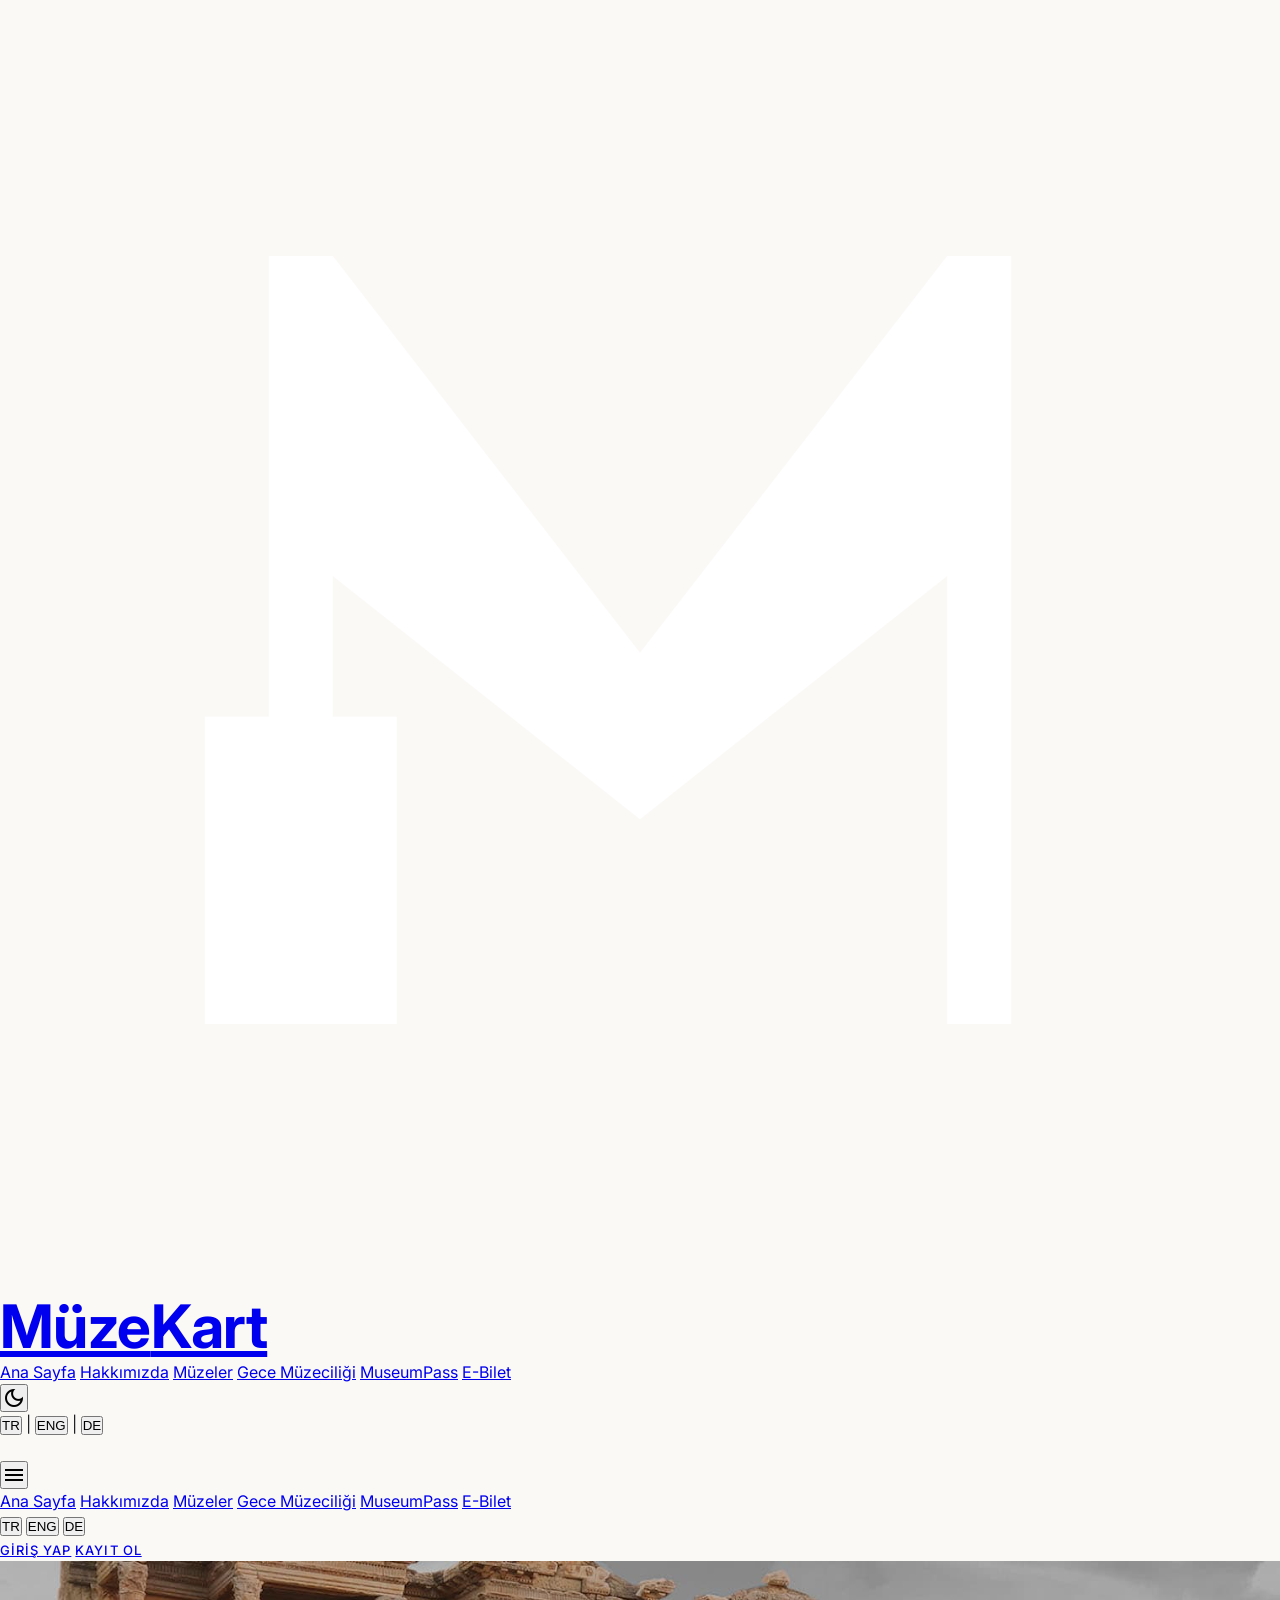
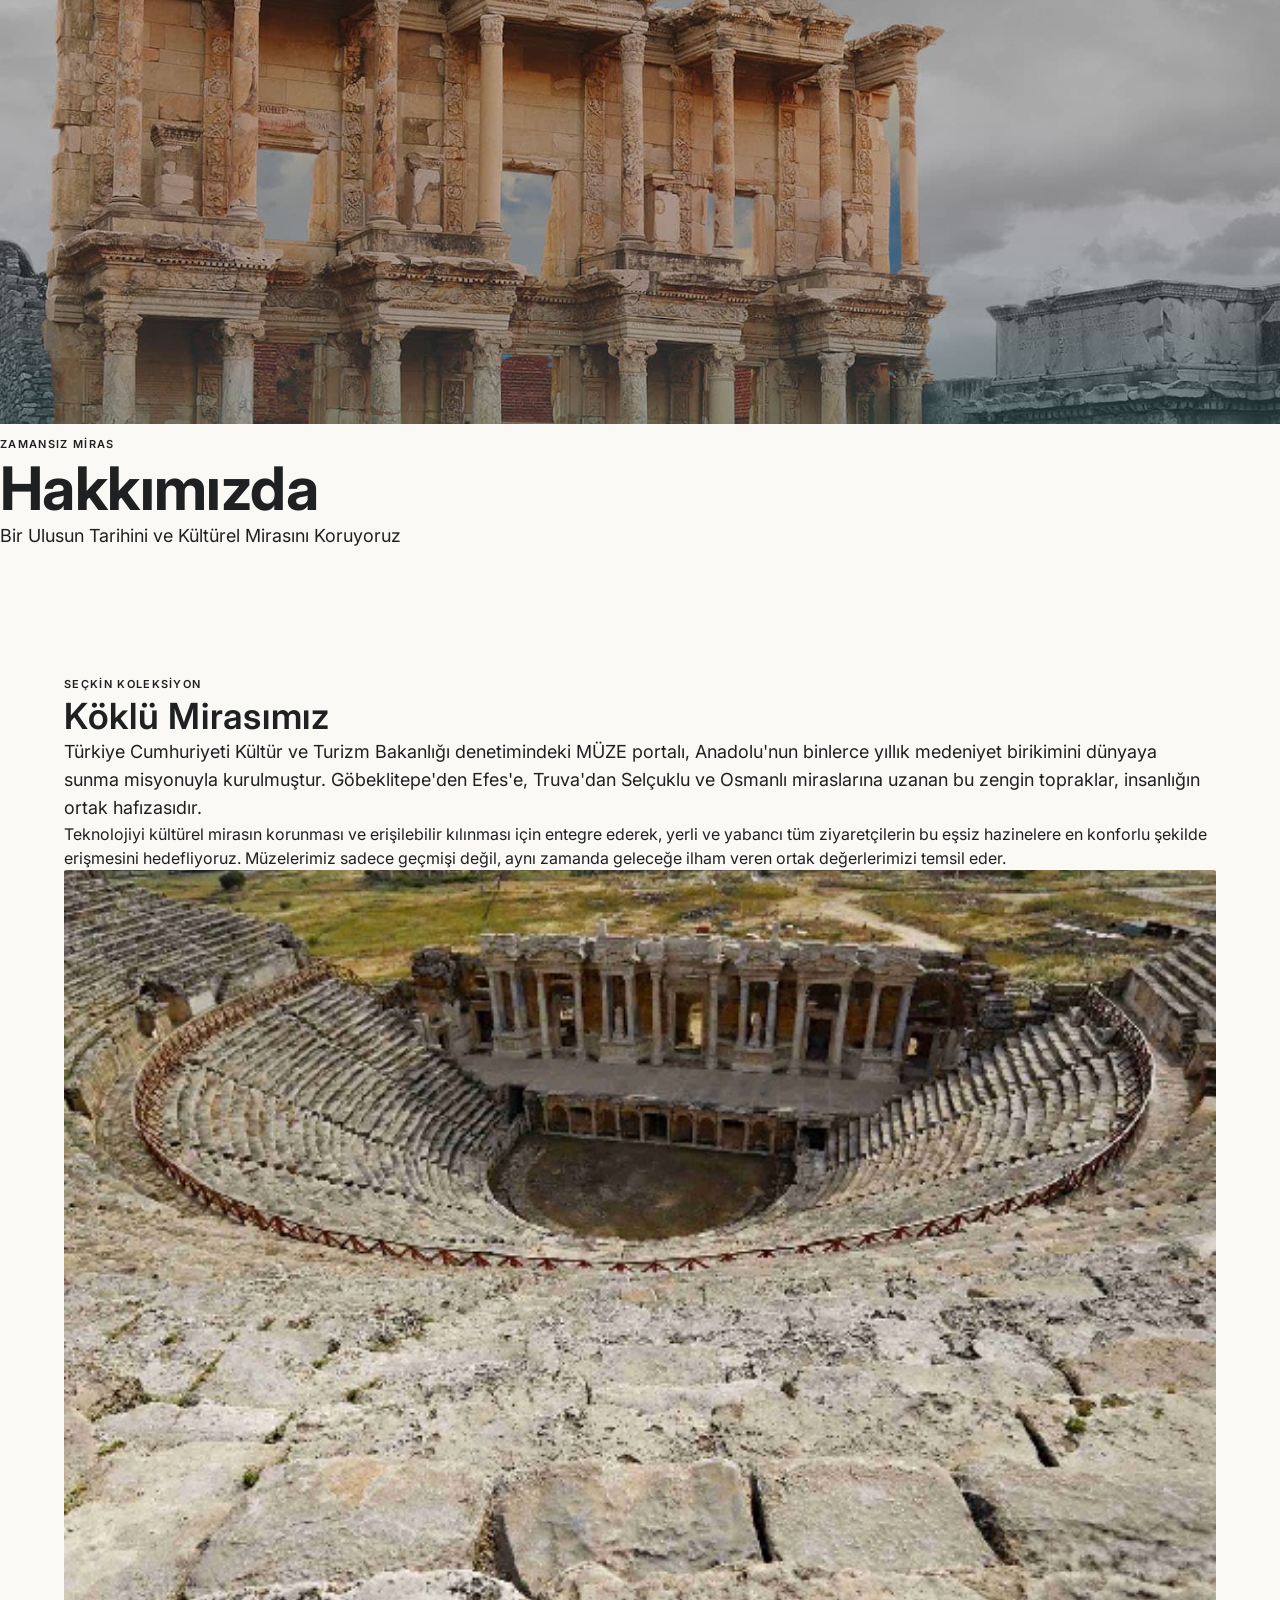
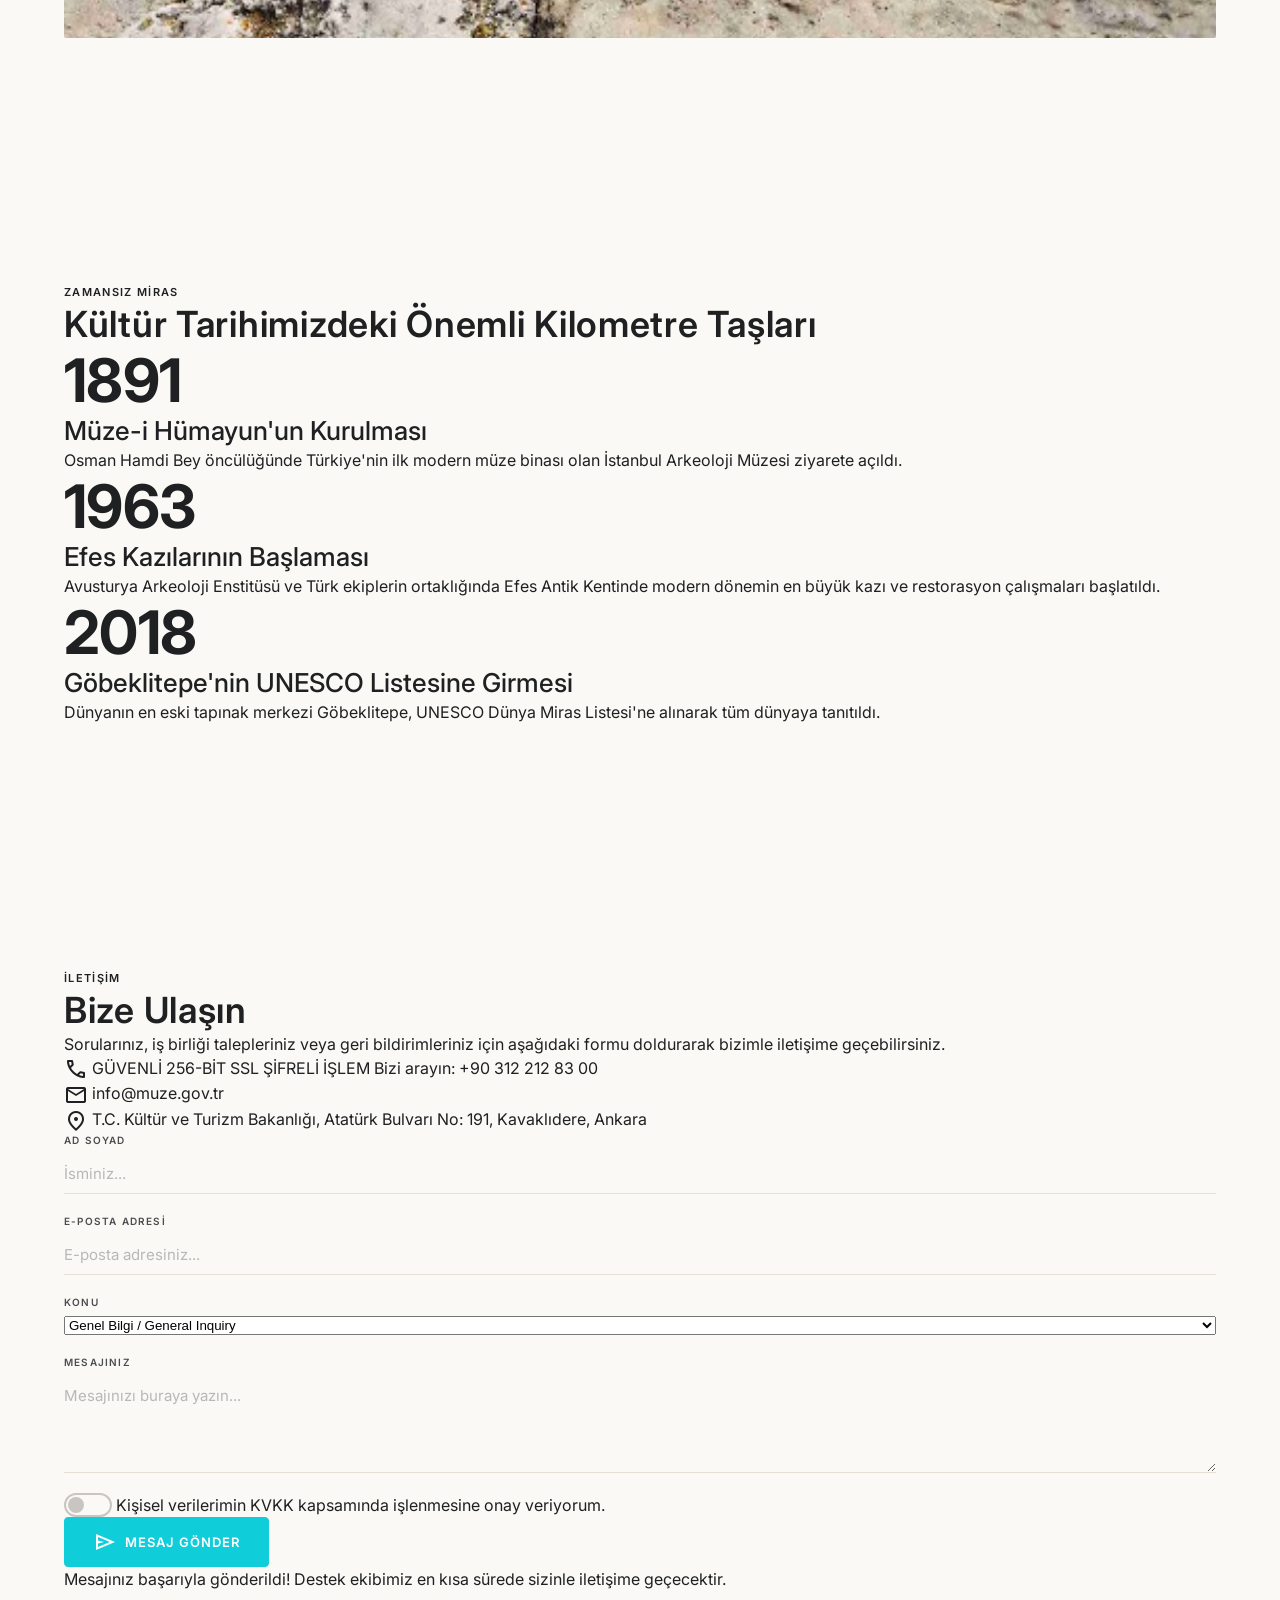
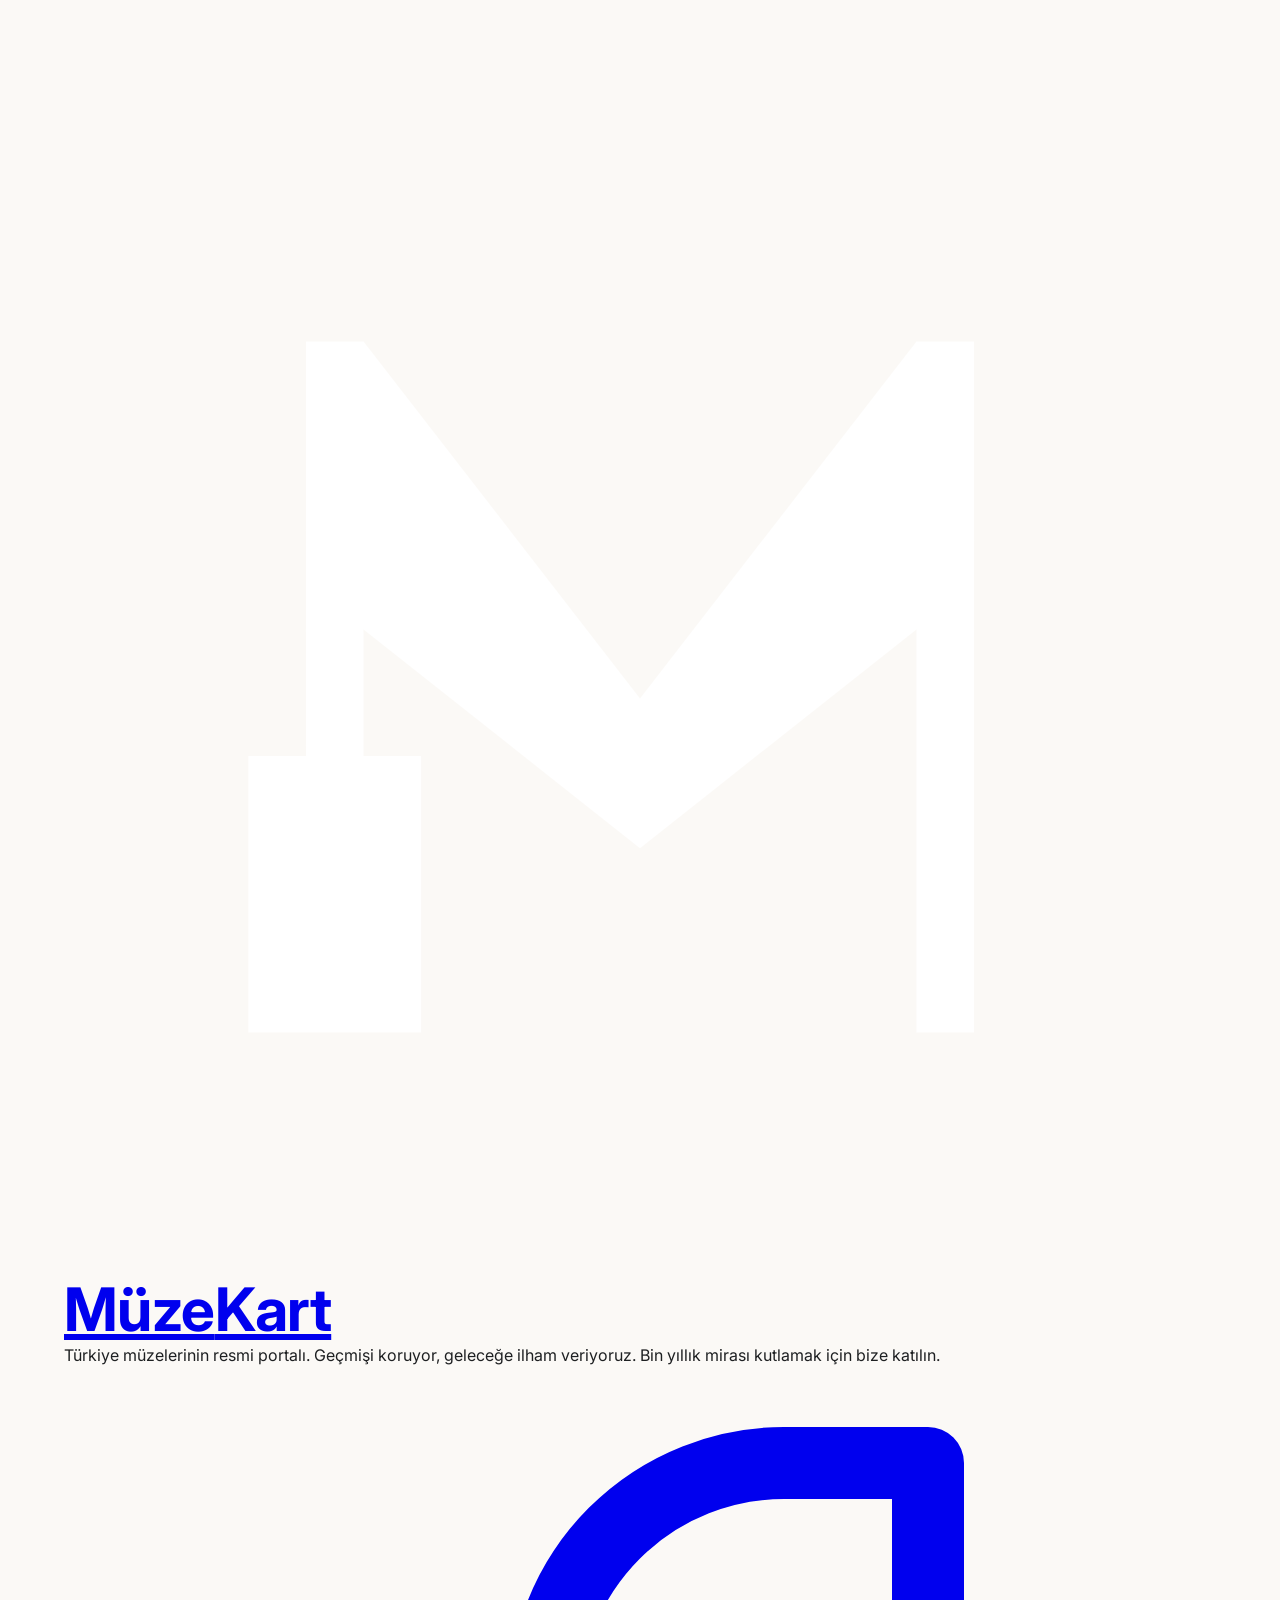
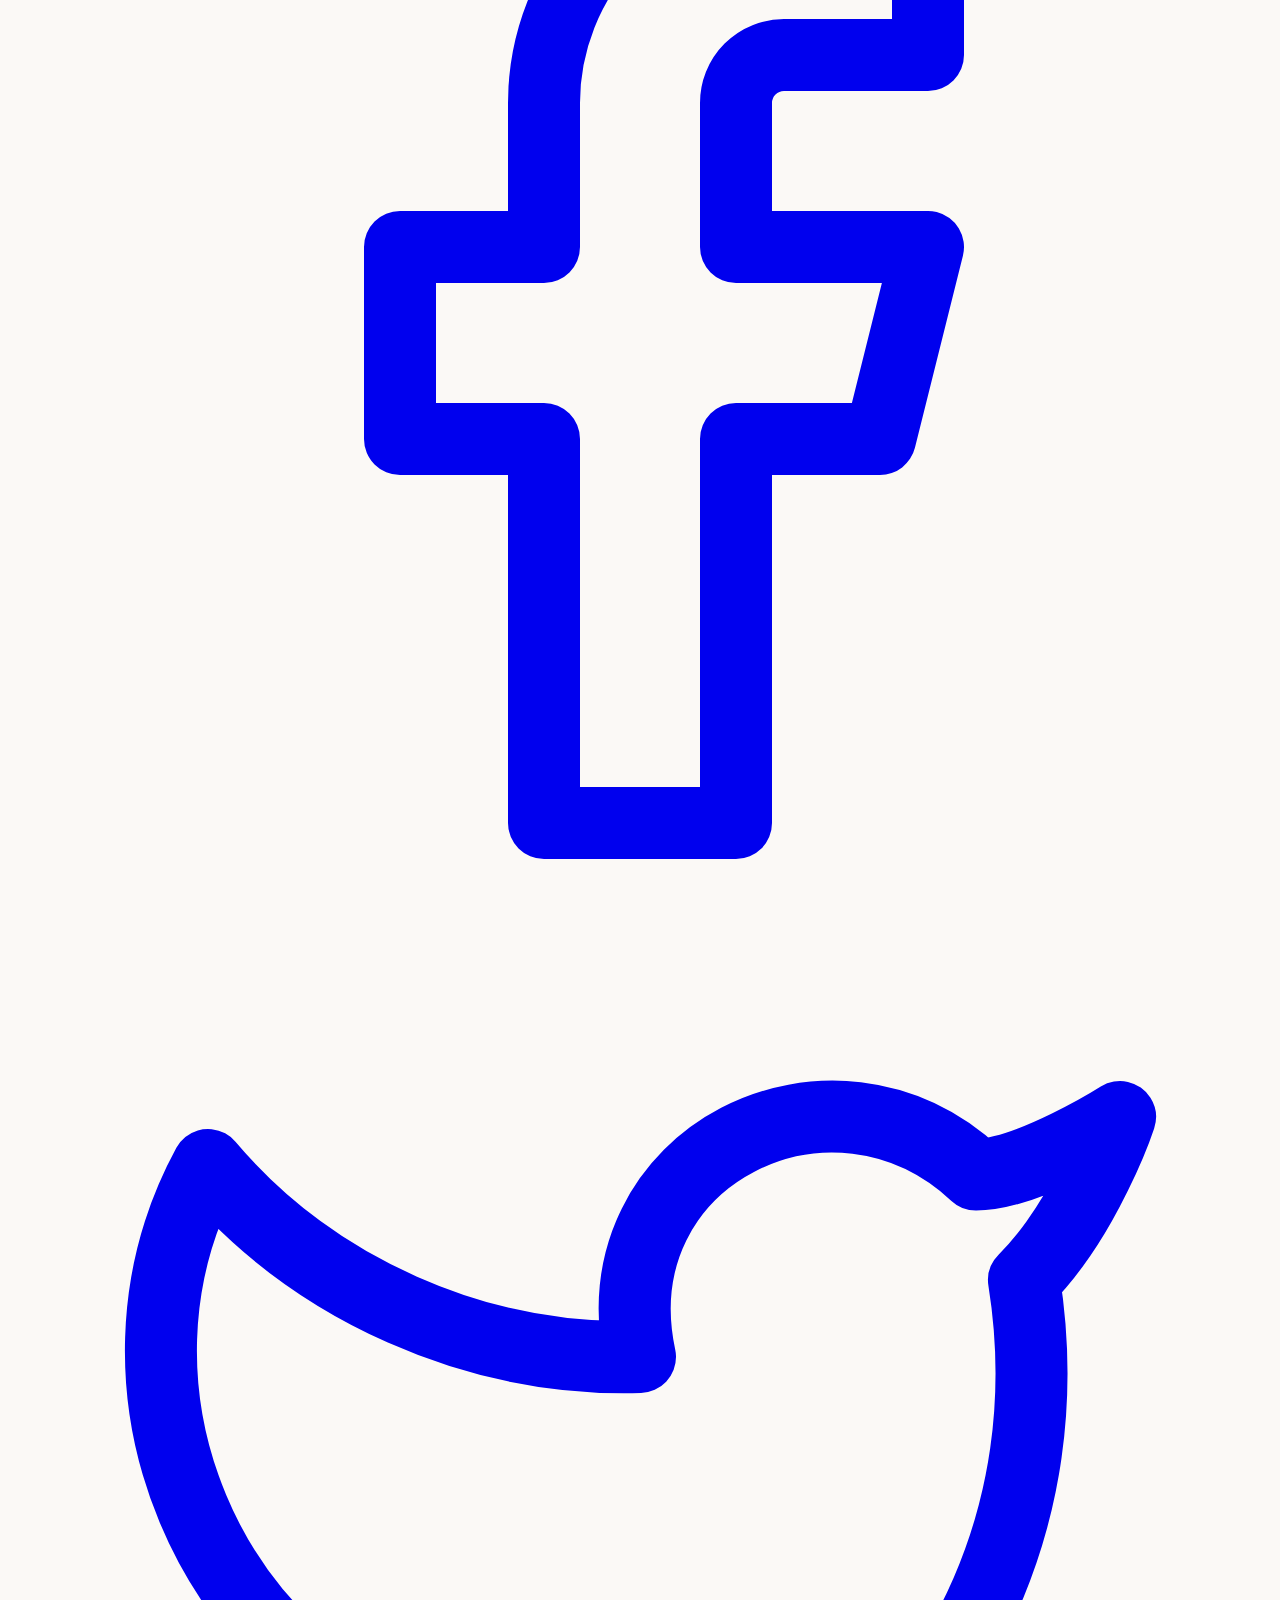
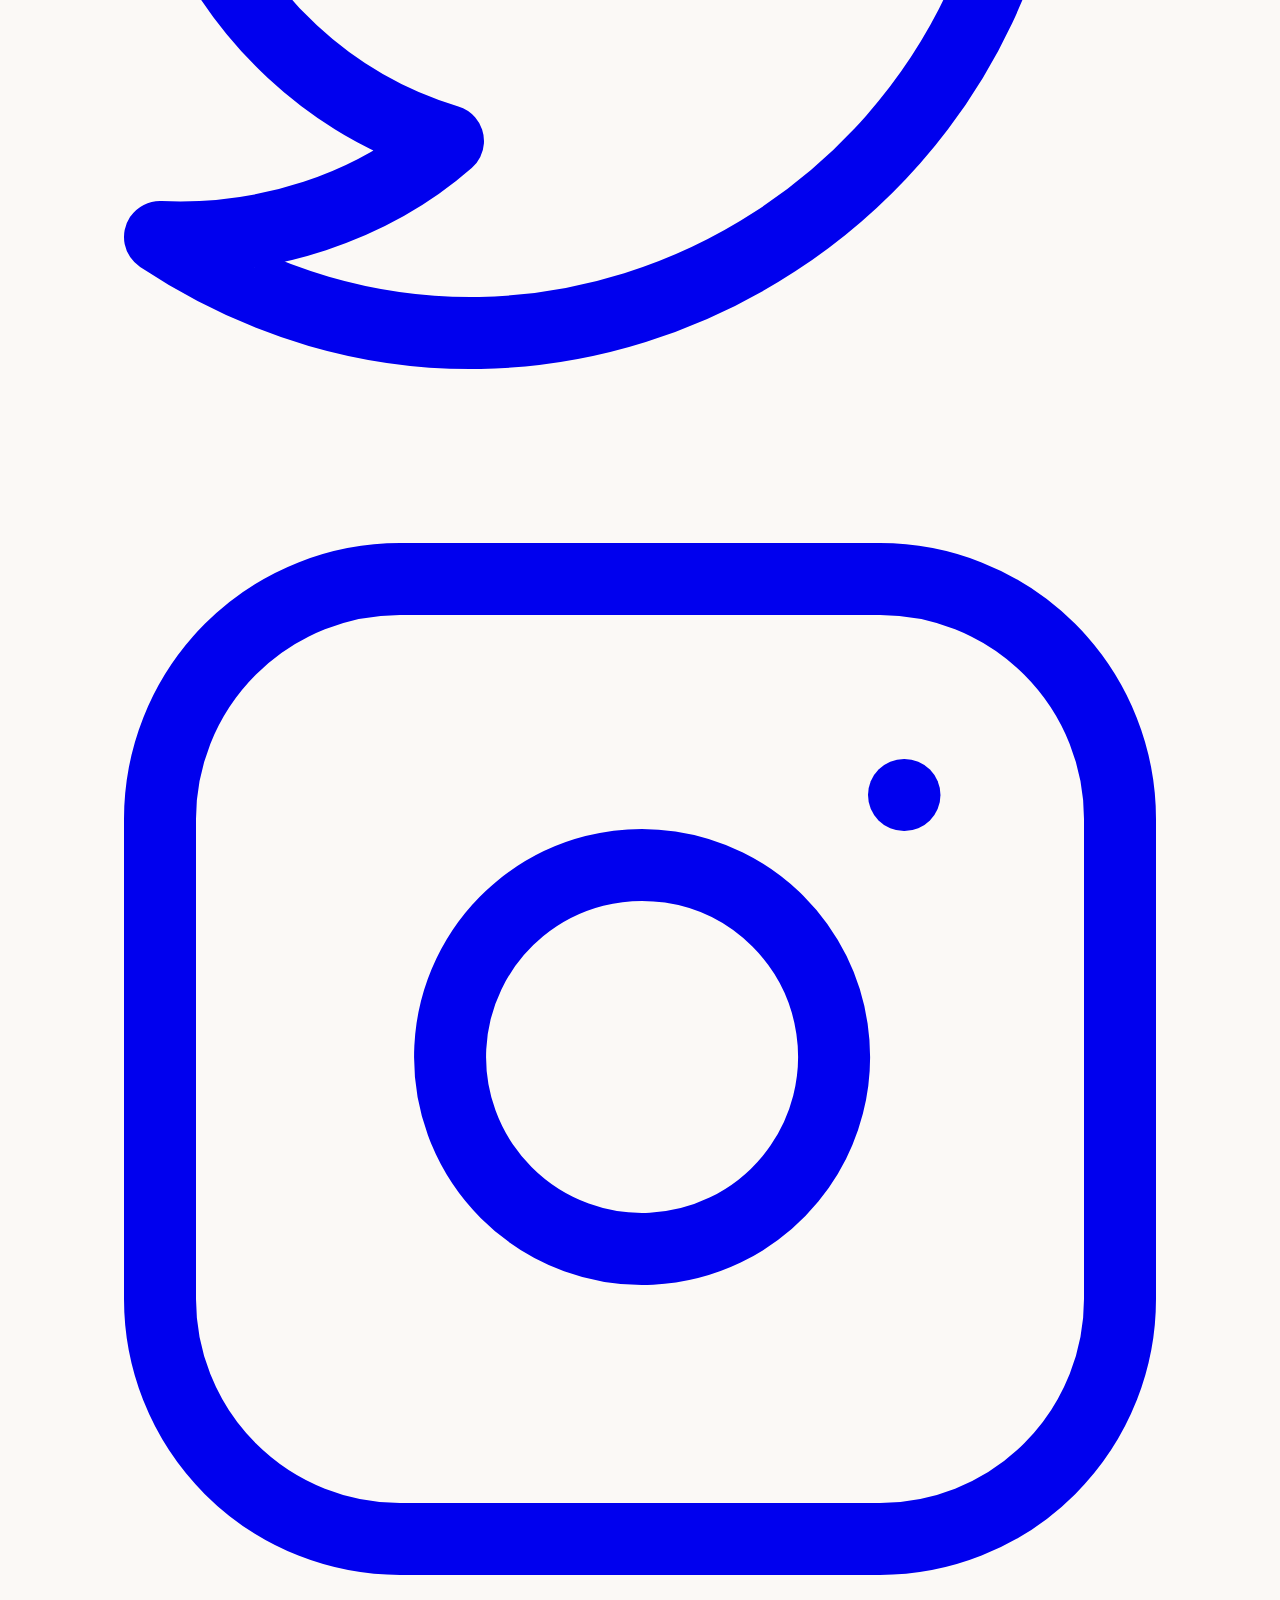
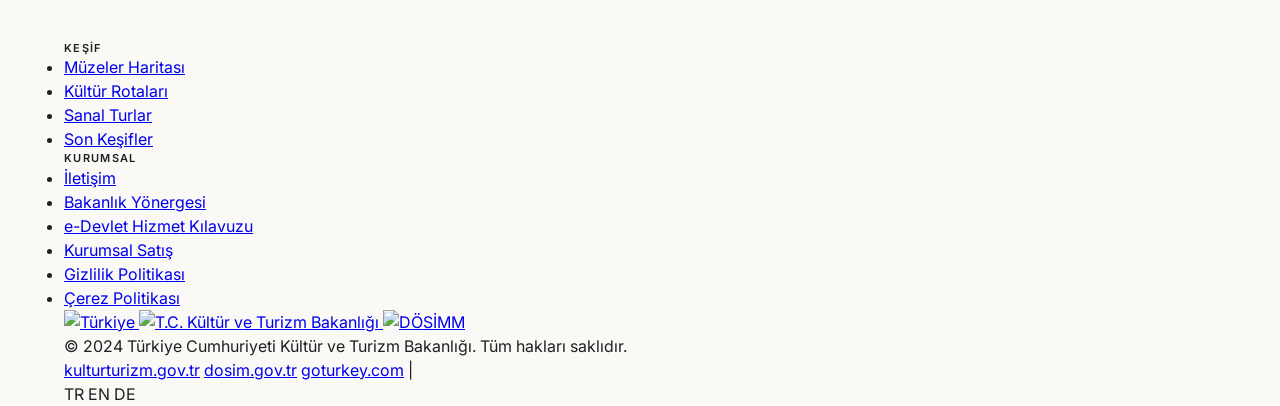
==== about.html @ 88e9988a "Add black logo as favicon to all pages" ====
<!DOCTYPE html>
<html class="scroll-smooth" lang="tr">
<head>
    <link rel="icon" type="image/png" href="assets/images/new_logo.png"/>
    <meta charset="utf-8"/>
    <meta content="width=device-width, initial-scale=1.0" name="viewport"/>
    <title>MUZE | Hakkımızda ve Köklü Tarihimiz</title>
    <script src="theme.js"></script>
    <script src="translations.js"></script>
    <script src="https://cdn.tailwindcss.com?plugins=forms,container-queries"></script>
    <link href="https://fonts.googleapis.com/css2?family=Cinzel:wght@400;500;600;700&family=Inter:wght@300;400;500;600;700&display=swap" rel="stylesheet"/>
    <link href="https://fonts.googleapis.com/css2?family=Material+Symbols+Outlined:wght,FILL@100..700,0..1&display=swap" rel="stylesheet"/>
    <link rel="stylesheet" href="index.css"/>
    <script id="tailwind-config">
      tailwind.config = {
        darkMode: "class",
        theme: {
          extend: {
            "colors": {
                "background": "var(--background-color)",
                "paper-white": "var(--paper-white)",
                "deep-charcoal": "var(--deep-charcoal)",
                "elegant-gold": "var(--elegant-gold)",
                "stone-gray": "var(--stone-gray)",
                "primary": "var(--primary-color)",
                "surface": "var(--background-color)"
            },
            "borderRadius": {
                "DEFAULT": "var(--radius-default)",
                "lg": "var(--radius-lg)",
                "xl": "var(--radius-xl)",
                "full": "9999px"
            },
            "spacing": {
                "margin-mobile": "24px",
                "section-gap": "var(--section-gap)",
                "container-max": "1280px",
                "base": "8px",
                "gutter": "32px",
                "margin-desktop": "var(--margin-desktop)",
                "desktop": "var(--margin-desktop)"
            },
            "fontFamily": {
                "headline-md": ["var(--font-headline)"],
                "headline-lg": ["var(--font-headline)"],
                "body-lg": ["var(--font-body)"],
                "label-caps": ["var(--font-body)"],
                "button": ["var(--font-body)"],
                "body-md": ["var(--font-body)"],
                "display-lg": ["var(--font-headline)"]
            }
          },
        },
      }
    </script>
    <style>
        .material-symbols-outlined {
            font-variation-settings: 'FILL' 0, 'wght' 400, 'GRAD' 0, 'opsz' 24;
            display: inline-block;
            vertical-align: middle;
        }
    </style>
</head>
<body class="bg-background text-on-background font-body-md selection:bg-elegant-gold selection:text-white transition-colors duration-300">

<!-- Header / Navigation -->
<header class="fixed top-0 w-full z-50 bg-paper-white dark:bg-deep-charcoal border-b border-stone-gray dark:border-on-surface-variant transition-all duration-300 h-20">
    <nav class="flex justify-between items-center h-full px-desktop max-w-container-max mx-auto gap-4">
        <div class="flex items-center gap-6 xl:gap-8 flex-shrink-0">
            <a class="font-display-lg text-xl md:text-2xl tracking-tighter flex items-center gap-2 whitespace-nowrap" href="index.html">
                <!-- SVG Logo: Black circle with white 'M' -->
                <svg class="w-8 h-8 flex-shrink-0" viewBox="0 0 100 100" fill="none" xmlns="http://www.w3.org/2000/svg">
                    <circle cx="50" cy="50" r="45" class="fill-black stroke-black dark:fill-none dark:stroke-white transition-all duration-300" stroke-width="6"/>
                    <path d="M16 80V56H21V20H26L50 51L74 20H79V80H74V45L50 64L26 45V56H31V80H16Z" fill="white"/>
                </svg>
                <span><span class="text-primary">Müze</span><span class="text-deep-charcoal dark:text-white">Kart</span></span>
            </a>
            <div class="hidden lg:flex gap-4 xl:gap-5 items-center">
                <a class="text-on-surface-variant dark:text-surface-variant hover:text-elegant-gold transition-colors font-body-md text-sm whitespace-nowrap" href="index.html" data-i18n="nav_home">Home</a>
                <a class="text-on-surface hover:text-elegant-gold transition-colors font-body-md text-sm font-semibold whitespace-nowrap" href="about.html" data-i18n="nav_about">About</a>
                <a class="text-on-surface-variant dark:text-surface-variant hover:text-elegant-gold transition-colors font-body-md text-sm whitespace-nowrap" href="museums.html" data-i18n="nav_museums">Museums</a>
                <a class="text-on-surface-variant dark:text-surface-variant hover:text-elegant-gold transition-colors font-body-md text-sm whitespace-nowrap" href="night-museum.html" data-i18n="nav_night">Night Museum</a>
                <a class="bg-primary text-white hover:bg-elegant-gold transition-colors font-body-md text-xs font-semibold px-3.5 py-1.5 rounded-full whitespace-nowrap ml-1" href="museumpass.html" data-i18n="nav_pass">MuseumPass</a>
                <a class="text-on-surface-variant dark:text-surface-variant hover:text-elegant-gold transition-colors font-body-md text-sm whitespace-nowrap" href="e-ticket.html" data-i18n="nav_ticket">E-Ticket</a>
            </div>
        </div>
        <div class="flex items-center gap-4 xl:gap-6 flex-shrink-0">
            <!-- Theme Toggle Button -->
            <button onclick="V2Theme.toggleMode()" class="text-on-surface-variant dark:text-surface-variant hover:text-elegant-gold p-2 transition-colors flex items-center justify-center" aria-label="Toggle Theme">
                <span class="material-symbols-outlined theme-toggle-icon text-xl">dark_mode</span>
            </button>

            <!-- Language Switcher -->
            <div class="flex items-center gap-2 border-r border-stone-gray dark:border-on-surface-variant pr-4">
                <button onclick="setLanguage('tr')" class="lang-btn text-xs font-semibold transition-colors hover:text-elegant-gold" data-lang="tr">TR</button>
                <span class="text-stone-gray/30 text-xs">|</span>
                <button onclick="setLanguage('en')" class="lang-btn text-xs font-semibold transition-colors hover:text-elegant-gold" data-lang="en">ENG</button>
                <span class="text-stone-gray/30 text-xs">|</span>
                <button onclick="setLanguage('de')" class="lang-btn text-xs font-semibold transition-colors hover:text-elegant-gold" data-lang="de">DE</button>
            </div>
            
            <div class="hidden lg:flex items-center gap-1.5 font-semibold ml-4 xl:ml-6">
                <div class="tooltip-container">
                    <a href="login.html" class="text-elegant-gold hover:text-primary transition-colors p-2 flex items-center justify-center rounded-full hover:bg-stone-gray/10 dark:hover:bg-white/10" aria-label="Login">
                        <!-- Simple Outline Key Icon -->
                        <svg class="w-6 h-6 flex-shrink-0" viewBox="0 0 24 24" fill="none" stroke="currentColor" stroke-width="1.5" stroke-linecap="round" stroke-linejoin="round">
                            <circle cx="12" cy="7" r="4" />
                            <line x1="12" y1="11" x2="12" y2="20" />
                            <path d="M12 15h3" />
                            <path d="M12 18h3" />
                        </svg>
                    </a>
                    <span class="tooltip-text" data-i18n="btn_login">Giriş Yap</span>
                </div>
                <div class="tooltip-container">
                    <a href="register.html" class="text-elegant-gold hover:text-primary transition-colors p-2 flex items-center justify-center rounded-full hover:bg-stone-gray/10 dark:hover:bg-white/10" aria-label="Register">
                        <!-- Simple Outline User + Plus Icon -->
                        <svg class="w-6 h-6 flex-shrink-0" viewBox="0 0 24 24" fill="none" stroke="currentColor" stroke-width="1.5" stroke-linecap="round" stroke-linejoin="round">
                            <circle cx="10" cy="8" r="4" />
                            <path d="M3 20c0-3.5 3-6 7-6s7 2.5 7 6" />
                            <line x1="19" y1="11" x2="19" y2="17" />
                            <line x1="16" y1="14" x2="22" y2="14" />
                        </svg>
                    </a>
                    <span class="tooltip-text" data-i18n="btn_register">Kayıt Ol</span>
                </div>
            </div>

            <!-- Hamburger Menu Button -->
            <button id="mobile-menu-btn" class="lg:hidden text-on-surface-variant dark:text-surface-variant hover:text-elegant-gold focus:outline-none transition-colors p-2">
                <span class="material-symbols-outlined text-[28px] !leading-none block">menu</span>
            </button>
        </div>
    </nav>

    <!-- Mobile Navigation Drawer -->
    <div id="mobile-menu" class="fixed inset-x-0 top-20 bg-paper-white dark:bg-deep-charcoal border-b border-stone-gray dark:border-on-surface-variant shadow-lg transform -translate-y-full opacity-0 pointer-events-none transition-all duration-300 z-40 flex flex-col p-6 gap-4">
        <a class="font-body-md text-body-md text-on-surface-variant py-2 border-b border-stone-gray/10" href="index.html" data-i18n="nav_home">Home</a>
        <a class="font-body-md text-body-md text-on-surface-variant py-2 border-b border-stone-gray/10" href="about.html" data-i18n="nav_about">About</a>
        <a class="font-body-md text-body-md text-on-surface-variant py-2 border-b border-stone-gray/10" href="museums.html" data-i18n="nav_museums">Museums</a>
        <a class="font-body-md text-body-md text-on-surface-variant py-2 border-b border-stone-gray/10" href="night-museum.html" data-i18n="nav_night">Night Museum</a>
        <a class="font-body-md text-body-md text-on-surface-variant py-2 border-b border-stone-gray/10" href="museumpass.html" data-i18n="nav_pass">MuseumPass</a>
        <a class="font-body-md text-body-md text-on-surface-variant py-2 border-b border-stone-gray/10" href="e-ticket.html" data-i18n="nav_ticket">E-Ticket</a>
        
        <!-- Mobile Language Switcher -->
        <div class="flex gap-4 py-2 border-b border-stone-gray/10">
            <button onclick="setLanguage('tr')" class="lang-btn text-sm font-semibold flex-1 text-center py-1 border border-stone-gray/30" data-lang="tr">TR</button>
            <button onclick="setLanguage('en')" class="lang-btn text-sm font-semibold flex-1 text-center py-1 border border-stone-gray/30" data-lang="en">ENG</button>
            <button onclick="setLanguage('de')" class="lang-btn text-sm font-semibold flex-1 text-center py-1 border border-stone-gray/30" data-lang="de">DE</button>
        </div>
        
        <div class="flex gap-4 mt-2">
            <a href="login.html" class="flex-1 text-center py-2.5 border border-stone-gray font-button text-button text-on-surface" data-i18n="btn_login">Login</a>
            <a href="register.html" class="flex-1 text-center bg-deep-charcoal text-white py-2.5 font-button text-button hover:bg-elegant-gold transition-all text-center" data-i18n="btn_register">Register</a>
        </div>
    </div>
</header>

<main class="pt-20">
    <!-- About Page Hero Banner -->
    <section class="relative h-[45vh] w-full overflow-hidden bg-deep-charcoal flex items-center justify-center">
        <img src="assets/images/cover_about_us.jpg" alt="About Us Cover" class="absolute inset-0 w-full h-full object-cover opacity-60">
        <div class="absolute inset-0 bg-gradient-to-t from-background via-background/40 to-transparent z-10"></div>
        <div class="relative z-20 text-center px-4 max-w-4xl mx-auto space-y-4">
            <span class="font-label-caps text-elegant-gold tracking-widest text-sm" data-i18n="hero_tagline">ZAMANSIZ MİRAS</span>
            <h1 class="font-display-lg text-4xl md:text-5xl text-white font-bold uppercase tracking-wider" data-i18n="about_title">Hakkımızda</h1>
            <p class="font-body-lg text-stone-gray text-base md:text-lg max-w-2xl mx-auto" data-i18n="about_subtitle">Bir Ulusun Tarihini ve Kültürel Mirasını Koruyoruz</p>
        </div>
    </section>

    <!-- Asymmetric Content Section -->
    <section class="section container">
        <div class="grid grid-cols-1 lg:grid-cols-12 gap-16 items-center">
            
            <!-- Left Side: Deep Rooted Legacy Details (7 Cols) -->
            <div class="lg:col-span-7 space-y-6">
                <span class="font-label-caps text-elegant-gold tracking-widest block" data-i18n="featured_tag">SEÇKİN KOLEKSİYON</span>
                <h2 class="font-headline-lg text-3xl md:text-4xl text-deep-charcoal dark:text-white font-bold" data-i18n="about_legacy_title">Köklü Mirasımız</h2>
                <div class="w-16 h-[2px] bg-elegant-gold my-4"></div>
                <p class="font-body-lg text-on-surface-variant dark:text-surface-variant leading-relaxed text-justify" data-i18n="about_legacy_text1">
                    Türkiye Cumhuriyeti Kültür ve Turizm Bakanlığı denetimindeki MÜZE portalı, Anadolu'nun binlerce yıllık medeniyet birikimini dünyaya sunma misyonuyla kurulmuştur. Göbeklitepe'den Efes'e, Truva'dan Selçuklu ve Osmanlı miraslarına uzanan bu zengin topraklar, insanlığın ortak hafızasıdır.
                </p>
                <p class="font-body-md text-on-surface-variant/80 dark:text-surface-variant/80 leading-relaxed text-justify" data-i18n="about_legacy_text2">
                    Teknolojiyi kültürel mirasın korunması ve erişilebilir kılınması için entegre ederek, yerli ve yabancı tüm ziyaretçilerin bu eşsiz hazinelere en konforlu şekilde erişmesini hedefliyoruz. Müzelerimiz sadece geçmişi değil, aynı zamanda geleceğe ilham veren ortak değerlerimizi temsil eder.
                </p>
            </div>

            <!-- Right Side: Editorial Image Block (5 Cols) -->
            <div class="lg:col-span-5 relative">
                <!-- Large Image Border Accent -->
                <div class="absolute -inset-4 border border-elegant-gold/20 rounded z-0"></div>
                <!-- Image Wrapper -->
                <div class="relative z-10 card-editorial-image aspect-[4/5] rounded shadow-lg overflow-hidden border border-stone-gray dark:border-on-surface-variant">
                    <img src="assets/images/museum_statue_bust.png" alt="Museum Sculpture Bust" class="w-full h-full object-cover hover:scale-105 transition-transform duration-700">
                </div>
            </div>
        </div>
    </section>

    <!-- Milestones Timeline Section -->
    <section class="section bg-stone-gray/10 dark:bg-stone-gray/5 border-y border-stone-gray dark:border-on-surface-variant">
        <div class="container">
            <div class="text-center mb-16">
                <span class="font-label-caps text-elegant-gold tracking-widest block mb-2" data-i18n="hero_tagline">KRONOLOJİ</span>
                <h2 class="font-headline-lg text-3xl md:text-4xl text-deep-charcoal dark:text-white" data-i18n="about_timeline_title">Kültür Tarihimizdeki Önemli Kilometre Taşları</h2>
                <div class="w-12 h-[2px] bg-elegant-gold mx-auto mt-4"></div>
            </div>

            <!-- Vertical Timeline Layout -->
            <div class="relative border-l-2 border-elegant-gold/30 max-w-4xl mx-auto pl-8 space-y-12">
                <!-- Timeline Item 1 -->
                <div class="relative group">
                    <!-- Dot -->
                    <div class="absolute -left-[41px] top-1.5 w-6 h-6 rounded-full bg-paper-white dark:bg-deep-charcoal border-2 border-elegant-gold flex items-center justify-center transition-all duration-300 group-hover:bg-elegant-gold z-10">
                        <div class="w-2 h-2 rounded-full bg-elegant-gold group-hover:bg-white transition-all"></div>
                    </div>
                    <!-- Card content -->
                    <div class="bg-paper-white dark:bg-deep-charcoal border border-stone-gray dark:border-on-surface-variant p-6 rounded shadow-sm hover:border-elegant-gold transition-all duration-300">
                        <span class="font-display-lg text-2xl text-primary dark:text-elegant-gold font-bold block mb-2" data-i18n="about_find_1_date">1891</span>
                        <h3 class="font-headline-md text-lg text-deep-charcoal dark:text-white mb-2" data-i18n="about_find_1_title">Müze-i Hümayun'un Kurulması</h3>
                        <p class="font-body-md text-sm text-on-surface-variant dark:text-surface-variant" data-i18n="about_find_1_desc">Osman Hamdi Bey öncülüğünde Türkiye'nin ilk modern müze binası olan İstanbul Arkeoloji Müzesi ziyarete açıldı.</p>
                    </div>
                </div>

                <!-- Timeline Item 2 -->
                <div class="relative group">
                    <!-- Dot -->
                    <div class="absolute -left-[41px] top-1.5 w-6 h-6 rounded-full bg-paper-white dark:bg-deep-charcoal border-2 border-elegant-gold flex items-center justify-center transition-all duration-300 group-hover:bg-elegant-gold z-10">
                        <div class="w-2 h-2 rounded-full bg-elegant-gold group-hover:bg-white transition-all"></div>
                    </div>
                    <!-- Card content -->
                    <div class="bg-paper-white dark:bg-deep-charcoal border border-stone-gray dark:border-on-surface-variant p-6 rounded shadow-sm hover:border-elegant-gold transition-all duration-300">
                        <span class="font-display-lg text-2xl text-primary dark:text-elegant-gold font-bold block mb-2" data-i18n="about_find_2_date">1963</span>
                        <h3 class="font-headline-md text-lg text-deep-charcoal dark:text-white mb-2" data-i18n="about_find_2_title">Efes Kazılarının Başlaması</h3>
                        <p class="font-body-md text-sm text-on-surface-variant dark:text-surface-variant" data-i18n="about_find_2_desc">Avusturya Arkeoloji Enstitüsü ve Türk ekiplerin ortaklığında Efes Antik Kentinde modern dönemin en büyük kazı ve restorasyon çalışmaları başlatıldı.</p>
                    </div>
                </div>

                <!-- Timeline Item 3 -->
                <div class="relative group">
                    <!-- Dot -->
                    <div class="absolute -left-[41px] top-1.5 w-6 h-6 rounded-full bg-paper-white dark:bg-deep-charcoal border-2 border-elegant-gold flex items-center justify-center transition-all duration-300 group-hover:bg-elegant-gold z-10">
                        <div class="w-2 h-2 rounded-full bg-elegant-gold group-hover:bg-white transition-all"></div>
                    </div>
                    <!-- Card content -->
                    <div class="bg-paper-white dark:bg-deep-charcoal border border-stone-gray dark:border-on-surface-variant p-6 rounded shadow-sm hover:border-elegant-gold transition-all duration-300">
                        <span class="font-display-lg text-2xl text-primary dark:text-elegant-gold font-bold block mb-2" data-i18n="about_find_3_date">2018</span>
                        <h3 class="font-headline-md text-lg text-deep-charcoal dark:text-white mb-2" data-i18n="about_find_3_title">Göbeklitepe'nin UNESCO Listesine Girmesi</h3>
                        <p class="font-body-md text-sm text-on-surface-variant dark:text-surface-variant" data-i18n="about_find_3_desc">Dünyanın en eski tapınak merkezi Göbeklitepe, UNESCO Dünya Miras Listesi'ne alınarak tüm dünyaya tanıtıldı.</p>
                    </div>
                </div>
            </div>
        </div>
    </section>

    <!-- Contact Form Section -->
    <section id="contact-section" class="section container">
        <div class="max-w-4xl mx-auto grid grid-cols-1 md:grid-cols-12 gap-12">
            
            <!-- Left Grid: Contact info (5 cols) -->
            <div class="md:col-span-5 space-y-6">
                <span class="font-label-caps text-elegant-gold tracking-widest block" data-i18n="footer_contact">İLETİŞİM</span>
                <h2 class="font-headline-lg text-2xl md:text-3xl text-deep-charcoal dark:text-white font-bold" data-i18n="about_contact_title">Bize Ulaşın</h2>
                <p class="font-body-md text-sm text-on-surface-variant dark:text-surface-variant leading-relaxed" data-i18n="about_contact_desc">Sorularınız, iş birliği talepleriniz veya geri bildirimleriniz için yandaki formu doldurarak bizimle iletişime geçebilirsiniz.</p>
                
                <div class="space-y-4 pt-4 text-sm font-body-md text-on-surface-variant dark:text-surface-variant">
                    <div class="flex items-center gap-3">
                        <span class="material-symbols-outlined text-elegant-gold">call</span>
                        <span data-i18n="ticket_secure_note" class="hidden"></span>
                        <span data-i18n="ticket_assistance_phone">Bizi arayın: +90 312 212 83 00</span>
                    </div>
                    <div class="flex items-center gap-3">
                        <span class="material-symbols-outlined text-elegant-gold">mail</span>
                        <span>info@muze.gov.tr</span>
                    </div>
                    <div class="flex items-start gap-3">
                        <span class="material-symbols-outlined text-elegant-gold mt-1">location_on</span>
                        <span>T.C. Kültür ve Turizm Bakanlığı, Atatürk Bulvarı No: 191, Kavaklıdere, Ankara</span>
                    </div>
                </div>
            </div>

            <!-- Right Grid: Contact form (7 cols) -->
            <div class="md:col-span-7 bg-paper-white dark:bg-deep-charcoal border border-stone-gray dark:border-on-surface-variant p-8 rounded shadow-sm">
                <form id="contact-form" onsubmit="handleContactSubmit(event)" class="space-y-6">
                    <div class="input-group">
                        <label class="input-label" data-i18n="ticket_label_name">AD SOYAD</label>
                        <input type="text" required class="form-control focus:ring-0 focus:border-elegant-gold text-sm" placeholder="İsminiz...">
                    </div>
                    
                    <div class="input-group">
                        <label class="input-label" data-i18n="ticket_label_email">E-POSTA ADRESİ</label>
                        <input type="email" required class="form-control focus:ring-0 focus:border-elegant-gold text-sm" placeholder="E-posta adresiniz...">
                    </div>

                    <div class="input-group">
                        <label class="input-label" data-i18n="contact_label_subject">KONU</label>
                        <select required class="bg-transparent border-0 border-b border-stone-gray dark:border-on-surface-variant focus:ring-0 focus:border-elegant-gold text-sm py-2 pl-0 text-on-background w-full">
                            <option value="general">Genel Bilgi / General Inquiry</option>
                            <option value="ticket">E-Bilet / E-Ticket Support</option>
                            <option value="pass">MuseumPass Support</option>
                            <option value="cooperation">İş Birliği / Cooperation</option>
                        </select>
                    </div>

                    <div class="input-group">
                        <label class="input-label" data-i18n="about_label_message">MESAJINIZ</label>
                        <textarea required rows="4" class="form-control focus:ring-0 focus:border-elegant-gold text-sm resize-none" placeholder="Mesajınızı buraya yazın..." data-i18n-placeholder="about_placeholder_message"></textarea>
                    </div>

                    <div class="flex items-center gap-3">
                        <label class="custom-switch">
                            <input type="checkbox" required>
                            <span class="switch-slider">
                                <span class="check-icon material-symbols-outlined text-[10px]">check</span>
                            </span>
                        </label>
                        <span class="text-xs text-on-surface-variant dark:text-surface-variant" data-i18n="contact_label_gdpr">Kişisel verilerimin KVKK kapsamında işlenmesine onay veriyorum.</span>
                    </div>

                    <button type="submit" class="btn btn-primary bg-primary text-white w-full py-3 hover:bg-elegant-gold flex items-center justify-center gap-2">
                        <span class="material-symbols-outlined text-lg">send</span>
                        <span data-i18n="btn_send_message">Mesaj Gönder</span>
                    </button>
                    
                    <p id="contact-success" class="text-sm text-primary dark:text-elegant-gold hidden font-semibold text-center mt-4" data-i18n="about_contact_success">Mesajınız başarıyla gönderildi! Destek ekibimiz en kısa sürede sizinle iletişime geçecektir.</p>
                </form>
            </div>
        </div>
    </section>
</main>

<!-- Footer -->
<footer class="bg-deep-charcoal dark:bg-black border-t border-stone-gray/10 text-white pt-20 pb-12">
    <div class="container space-y-12">
        <div class="grid grid-cols-1 md:grid-cols-3 gap-12 items-start">
            
            <!-- Column 1: Brand Info & Social Media -->
            <div class="space-y-6">
                <a class="font-display-lg text-3xl tracking-tighter flex items-center gap-2" href="index.html">
                    <svg class="w-8 h-8 flex-shrink-0" viewBox="0 0 100 100" fill="none" xmlns="http://www.w3.org/2000/svg">
                        <circle cx="50" cy="50" r="45" class="fill-black stroke-black dark:fill-none dark:stroke-white transition-all duration-300" stroke-width="6"/>
                        <path d="M16 80V56H21V20H26L50 51L74 20H79V80H74V45L50 64L26 45V56H31V80H16Z" fill="white"/>
                    </svg>
                    <span><span class="text-primary">Müze</span><span class="text-white">Kart</span></span>
                </a>
                <p class="font-body-md text-stone-gray max-w-sm text-sm" data-i18n="footer_desc">Türkiye müzelerinin resmi portalı. Geçmişi koruyor, geleceğe ilham veriyoruz. Bin yıllık mirası kutlamak için bize katılın.</p>
                
                <!-- Social Media (3 Icons) -->
                <div class="flex gap-4">
                    <a href="https://www.facebook.com/Muzekart/" target="_blank" rel="noreferrer noopener" class="text-stone-gray hover:text-elegant-gold transition-colors p-2 border border-stone-gray/20 hover:border-elegant-gold/50 rounded-full flex items-center justify-center" aria-label="Facebook">
                        <svg class="w-5 h-5" viewBox="0 0 24 24" fill="none" stroke="currentColor" stroke-width="1.5" stroke-linecap="round" stroke-linejoin="round"><path d="M18 2h-3a5 5 0 0 0-5 5v3H7v4h3v8h4v-8h3l1-4h-4V7a1 1 0 0 1 1-1h3z"/></svg>
                    </a>
                    <a href="https://twitter.com/Muzekart/" target="_blank" rel="noreferrer noopener" class="text-stone-gray hover:text-elegant-gold transition-colors p-2 border border-stone-gray/20 hover:border-elegant-gold/50 rounded-full flex items-center justify-center" aria-label="Twitter">
                        <svg class="w-5 h-5" viewBox="0 0 24 24" fill="none" stroke="currentColor" stroke-width="1.5" stroke-linecap="round" stroke-linejoin="round"><path d="M22 4s-.7 2.1-2 3.4c1.6 10-9.4 17.3-18 11.6 2.2.1 4.4-.6 6-2C3 15.5.5 9.6 3 5c2.2 2.6 5.6 4.1 9 4-.9-4.2 4-6.6 7-3.8 1.1 0 3-1.2 3-1.2z"/></svg>
                    </a>
                    <a href="https://www.instagram.com/Muzekart/" target="_blank" rel="noreferrer noopener" class="text-stone-gray hover:text-elegant-gold transition-colors p-2 border border-stone-gray/20 hover:border-elegant-gold/50 rounded-full flex items-center justify-center" aria-label="Instagram">
                        <svg class="w-5 h-5" viewBox="0 0 24 24" fill="none" stroke="currentColor" stroke-width="1.5" stroke-linecap="round" stroke-linejoin="round"><rect x="2" y="2" width="20" height="20" rx="5" ry="5"/><path d="M16 11.37A4 4 0 1 1 12.63 8 4 4 0 0 1 16 11.37z"/><line x1="17.5" y1="6.5" x2="17.51" y2="6.5"/></svg>
                    </a>
                </div>
            </div>
            
            <!-- Column 2: Discovery -->
            <div>
                <h5 class="text-elegant-gold font-label-caps text-label-caps uppercase mb-8" data-i18n="footer_col_discovery">Discovery</h5>
                <ul class="space-y-4 font-body-md text-stone-gray text-sm">
                    <li><a class="hover:text-white transition-colors" href="museums.html" data-i18n="footer_map">Map of Museums</a></li>
                    <li><a class="hover:text-white transition-colors" href="museums.html" data-i18n="footer_routes">Cultural Routes</a></li>
                    <li><a class="hover:text-white transition-colors" href="night-museum.html" data-i18n="footer_tours">Virtual Tours</a></li>
                    <li><a class="hover:text-white transition-colors" href="about.html" data-i18n="footer_finds">Latest Finds</a></li>
                </ul>
            </div>
            
            <!-- Column 3: Corporate Links from Muze.gov.tr -->
            <div>
                <h5 class="text-elegant-gold font-label-caps text-label-caps uppercase mb-8" data-i18n="footer_col_corporate">Corporate</h5>
                <ul class="space-y-4 font-body-md text-stone-gray text-sm">
                    <li><a class="hover:text-white transition-colors" href="about.html#contact-section" data-i18n="footer_contact">İletişim</a></li>
                    <li><a class="hover:text-white transition-colors" href="https://muze.gov.tr/document/bakanlik_yonergesi_tr.pdf" target="_blank" rel="noreferrer noopener" data-i18n="footer_directive">Bakanlık Yönergesi</a></li>
                    <li>
                        <a class="hover:text-white transition-colors flex items-center gap-1.5" href="https://muze.gov.tr/document/e-devlet_bilgilendirme.pdf" target="_blank" rel="noreferrer noopener">
                            <span data-i18n="footer_edevlet">e-Devlet Hizmet Kılavuzu</span>
                        </a>
                    </li>
                    <li><a class="hover:text-white transition-colors" href="https://acente.muze.gov.tr" target="_blank" rel="noreferrer noopener" data-i18n="footer_b2b">Kurumsal Satış</a></li>
                    <li><a class="hover:text-white transition-colors" href="https://muze.gov.tr/kisisel-verilerin-islenmesi" target="_blank" rel="noreferrer noopener" data-i18n="footer_privacy">Ki̇şi̇sel Veri̇leri̇n İşlenmesi̇</a></li>
                    <li><a class="hover:text-white transition-colors" href="https://muze.gov.tr/cerezpolitikasi" target="_blank" rel="noreferrer noopener" data-i18n="footer_cookies">Çerez Poli̇ti̇kası</a></li>
                </ul>
            </div>

        </div>
        
        <!-- Institutional Partners Row -->
        <div class="flex justify-center sm:justify-start items-center opacity-65 hover:opacity-100 transition-opacity duration-300">
            <div class="flex flex-wrap gap-8 items-center justify-center">
                <a href="https://goturkey.com/" target="_blank" rel="noreferrer noopener" class="transform hover:scale-105 transition-transform duration-300">
                    <img src="https://muze.gov.tr/img/turkiye-logo.png" alt="Türkiye" class="h-8 object-contain brightness-0 invert">
                </a>
                <a href="http://www.kultur.gov.tr/" target="_blank" rel="noreferrer noopener" class="transform hover:scale-105 transition-transform duration-300">
                    <img src="https://muze.gov.tr/img/bakanlik-logo.png" alt="T.C. Kültür ve Turizm Bakanlığı" class="h-12 object-contain brightness-0 invert">
                </a>
                <a href="http://www.dosimm.gov.tr/" target="_blank" rel="noreferrer noopener" class="transform hover:scale-105 transition-transform duration-300">
                    <img src="https://muze.gov.tr/img/dosimm-logo.png" alt="DÖSİMM" class="h-6 object-contain brightness-0 invert">
                </a>
            </div>
        </div>

        <!-- Bottom Row: Copyright & Official Domain Links -->
        <div class="flex flex-col lg:flex-row justify-between items-center gap-6">
            <p class="text-stone-gray/50 font-body-md text-xs text-center lg:text-left" data-i18n="footer_copyright">© 2024 Republic of Türkiye Ministry of Culture and Tourism. All rights reserved.</p>
            <div class="flex flex-wrap items-center justify-center gap-6 text-xs text-stone-gray/40">
                <a href="http://www.kulturturizm.gov.tr" target="_blank" rel="noreferrer noopener" class="hover:text-elegant-gold transition-colors">kulturturizm.gov.tr</a>
                <a href="http://www.dosim.gov.tr" target="_blank" rel="noreferrer noopener" class="hover:text-elegant-gold transition-colors">dosim.gov.tr</a>
                <a href="https://www.goturkey.com" target="_blank" rel="noreferrer noopener" class="hover:text-elegant-gold transition-colors">goturkey.com</a>
                <span class="text-stone-gray/20 hidden sm:inline">|</span>
                <div class="flex gap-4">
                    <span onclick="setLanguage('tr')" class="text-stone-gray/60 cursor-pointer hover:text-white transition-colors">TR</span>
                    <span onclick="setLanguage('en')" class="text-stone-gray/60 cursor-pointer hover:text-white transition-colors">EN</span>
                    <span onclick="setLanguage('de')" class="text-stone-gray/60 cursor-pointer hover:text-white transition-colors">DE</span>
                </div>
            </div>
        </div>
    </div>
</footer>

<script>
    // Header Scroll Effect
    const header = document.querySelector('header');
    window.addEventListener('scroll', () => {
        if (window.scrollY > 50) {
            header.classList.add('shadow-md', 'h-16');
            header.classList.remove('h-20');
        } else {
            header.classList.remove('shadow-md', 'h-16');
            header.classList.add('h-20');
        }
    });

    // Mobile Menu Toggle
    const mobileMenuBtn = document.getElementById('mobile-menu-btn');
    const mobileMenu = document.getElementById('mobile-menu');

    if (mobileMenuBtn && mobileMenu) {
        mobileMenuBtn.addEventListener('click', () => {
            const isHidden = mobileMenu.classList.contains('pointer-events-none');
            if (isHidden) {
                mobileMenu.classList.remove('-translate-y-full', 'opacity-0', 'pointer-events-none');
                mobileMenuBtn.querySelector('span').textContent = 'close';
            } else {
                mobileMenu.classList.add('-translate-y-full', 'opacity-0', 'pointer-events-none');
                mobileMenuBtn.querySelector('span').textContent = 'menu';
            }
        });
    }

    // Contact Form Submission Handler
    function handleContactSubmit(e) {
        e.preventDefault();
        const successEl = document.getElementById('contact-success');
        successEl.classList.remove('hidden');
        e.target.reset();
        setTimeout(() => {
            successEl.classList.add('hidden');
        }, 5000);
    }

    // Sync theme toggle icon
    function updateThemeIcon() {
        const isDark = document.documentElement.classList.contains('dark');
        document.querySelectorAll('.theme-toggle-icon').forEach(icon => {
            icon.textContent = isDark ? 'light_mode' : 'dark_mode';
        });
    }

    document.addEventListener('DOMContentLoaded', () => {
        updateThemeIcon();
        const originalToggle = window.V2Theme.toggleMode;
        window.V2Theme.toggleMode = function() {
            originalToggle();
            updateThemeIcon();
        }
    });
</script>
</body>
</html>
---- index.css ----
/* 
 * V2 Design System - Müzekart Web Portal
 * Theme: Modern Heritage (Classic Editorial & Premium Minimalist)
 */

:root {
  /* Colors - Light Theme (Default: Kum Beji Background) */
  --surface: #FBF9F6;                 /* Kum Beji */
  --surface-dim: #E6DFD5;             /* Warm Stone Gray */
  --surface-bright: #FBF9F6;
  --surface-container-lowest: #FFFFFF; /* Temiz Beyaz */
  --surface-container-low: #F7F4EF;
  --surface-container: #F0EAE1;
  --surface-container-high: #E8E0D5;
  --surface-container-highest: #DFD6C9;
  --on-surface: #1E2022;              /* Derin Kömür */
  --on-surface-variant: #4A4D50;
  --inverse-surface: #FBF9F6;
  --inverse-on-surface: #1E2022;
  --outline: #8A8D90;
  --outline-variant: #C9C6C1;
  --surface-tint: #9C3D2D;

  /* Brand core colors */
  --primary-color: #9C3D2D;           /* Anatolian Terracotta Red */
  --on-primary: #FFFFFF;
  --primary-container: #F7EAE8;
  --on-primary-container: #5C1D13;

  --elegant-gold: #00adc6;            /* Heritage Accent Blue (Onaylanan Mavi) */
  --on-secondary: #FFFFFF;
  --secondary-container: #FAF2E8;
  --on-secondary-container: #755B37;

  --tertiary: #00A4C3;                /* Heritage Accent Blue */
  --on-tertiary: #FFFFFF;
  
  --error: #BA1A1A;
  --on-error: #FFFFFF;
  --error-container: #FFDAD6;
  --on-error-container: #93000A;

  /* Specific Design Palette Tokens */
  --deep-charcoal: #1E2022;
  --stone-gray: #E6DFD5;
  --paper-white: #FFFFFF;
  --heritage-blue: #00A4C3;
  --background-color: #FBF9F6;

  /* Compatibility bindings */
  --primary: var(--primary-color);
  --secondary: var(--elegant-gold);
  --background: var(--background-color);
  --on-background: var(--on-surface);

  /* Typography Families */
  --font-headline: 'Cinzel', Georgia, serif;
  --font-body: 'Inter', system-ui, -apple-system, sans-serif;

  /* Spacing */
  --spacing-base: 8px;
  --container-max: 1280px;
  --gutter: 32px;
  --margin-desktop: 64px;
  --margin-mobile: 24px;
  --section-gap: 120px;

  /* Border Radii */
  --radius-sm: 0.125rem;     /* 2px */
  --radius-default: 0.25rem; /* 4px */
  --radius-md: 0.375rem;      /* 6px */
  --radius-lg: 0.5rem;       /* 8px */
  --radius-xl: 0.75rem;      /* 12px */
  --radius-full: 9999px;

  /* Transition timings */
  --transition-smooth: all 0.3s cubic-bezier(0.4, 0, 0.2, 1);
  --transition-premium: all 0.5s cubic-bezier(0.165, 0.84, 0.44, 1);
}

/* Dark Theme Variables Mapping */
.dark {
  --surface: #1E2022;                 /* Derin Kömür */
  --surface-dim: #151718;
  --surface-bright: #2C2F32;
  --surface-container-lowest: #0F1011;
  --surface-container-low: #232628;
  --surface-container: #292C2E;
  --surface-container-high: #303336;
  --surface-container-highest: #3C3F43;
  --on-surface: #FBF9F6;
  --on-surface-variant: #C9C6C1;
  --inverse-surface: #FBF9F6;
  --inverse-on-surface: #1E2022;
  --outline: #8A8D90;
  --outline-variant: #4A4D50;

  --stone-gray: #292C2E;
  --paper-white: #232628;
  --background-color: #1E2022;
  --background: #1E2022;
  --on-background: #FBF9F6;
}

/* Reset & Base Styles */
* {
  box-sizing: border-box;
  margin: 0;
  padding: 0;
}

html {
  font-size: 16px;
  scroll-behavior: smooth;
}

body {
  font-family: var(--font-body);
  background-color: var(--background);
  color: var(--on-background);
  line-height: 1.5;
  -webkit-font-smoothing: antialiased;
  -moz-osx-font-smoothing: grayscale;
  transition: background-color 0.3s, color 0.3s;
}

/* Typography Scales */
.font-display-lg {
  font-family: var(--font-headline);
  font-size: 40px; /* Base size for mobile */
  font-weight: 700;
  line-height: 1.15;
  letter-spacing: -0.01em;
}

.font-headline-lg {
  font-family: var(--font-headline);
  font-size: 32px; /* Base size for mobile */
  font-weight: 600;
  line-height: 1.25;
  letter-spacing: 0.02em;
}

.font-headline-md {
  font-family: var(--font-headline);
  font-size: 22px;
  font-weight: 500;
  line-height: 1.3;
}

.font-body-lg {
  font-family: var(--font-body);
  font-size: 18px;
  font-weight: 400;
  line-height: 1.55;
}

.font-body-md {
  font-family: var(--font-body);
  font-size: 16px;
  font-weight: 400;
  line-height: 1.5;
}

.font-label-caps {
  font-family: var(--font-body);
  font-size: 11px;
  font-weight: 600;
  line-height: 1.33;
  letter-spacing: 0.12em;
  text-transform: uppercase;
}

.font-button {
  font-family: var(--font-body);
  font-size: 13px;
  font-weight: 500;
  line-height: 1.43;
  letter-spacing: 0.08em;
  text-transform: uppercase;
}

/* Media Queries for Typography Scale Up (Desktop) */
@media (min-width: 768px) {
  .font-display-lg {
    font-size: 60px;
    line-height: 68px;
  }
  .font-headline-lg {
    font-size: 36px;
    line-height: 44px;
  }
  .font-headline-md {
    font-size: 26px;
    line-height: 34px;
  }
}

/* Layout & Containers */
.container {
  width: 100%;
  max-width: var(--container-max);
  margin-left: auto;
  margin-right: auto;
  padding-left: var(--margin-mobile);
  padding-right: var(--margin-mobile);
}

@media (min-width: 768px) {
  .container {
    padding-left: var(--margin-desktop);
    padding-right: var(--margin-desktop);
  }
}

.section {
  padding-top: calc(var(--section-gap) / 2);
  padding-bottom: calc(var(--section-gap) / 2);
}

@media (min-width: 768px) {
  .section {
    padding-top: var(--section-gap);
    padding-bottom: var(--section-gap);
  }
}

/* Buttons */
.btn {
  display: inline-flex;
  align-items: center;
  justify-content: center;
  font-family: var(--font-body);
  font-size: 13px;
  font-weight: 600;
  letter-spacing: 0.08em;
  text-transform: uppercase;
  padding: 12px 28px;
  border-radius: var(--radius-default);
  cursor: pointer;
  transition: var(--transition-smooth);
  text-decoration: none;
  border: 1px solid transparent;
  outline: none;
  gap: 8px;
}

/* Terracotta Red Base -> Gold Hover */
.btn-primary {
  background-color: var(--primary-color);
  color: #FFFFFF;
  border-color: var(--primary-color);
}

.btn-primary:hover {
  background-color: var(--elegant-gold);
  border-color: var(--elegant-gold);
  color: #FFFFFF;
}

/* Transparent Base -> Gold Border & Text -> Gold Fill on Hover */
.btn-secondary {
  background-color: transparent;
  color: var(--elegant-gold);
  border-color: var(--elegant-gold);
}

.btn-secondary:hover {
  background-color: var(--elegant-gold);
  color: #FFFFFF;
}

/* Thin border, transparent base -> charcoal outline */
.btn-outline {
  background-color: transparent;
  color: var(--on-background);
  border-color: var(--outline-variant);
}

.btn-outline:hover {
  border-color: var(--on-background);
  background-color: var(--surface-container-low);
}

.btn-ghost {
  background-color: transparent;
  color: var(--on-background);
  padding-left: 8px;
  padding-right: 8px;
}

.btn-ghost:hover {
  text-decoration: underline;
  color: var(--primary-color);
}

/* Cards & Containers with Elevation/Depth rules */
.card {
  background-color: var(--surface-container-lowest);
  border: 1px solid var(--stone-gray);
  border-radius: var(--radius-default);
  overflow: hidden;
  display: flex;
  flex-direction: column;
  transition: var(--transition-premium);
}

.card-hover-effect:hover {
  transform: translateY(-8px);
  box-shadow: 0 12px 28px rgba(156, 61, 45, 0.06); /* Soft Terracotta shadow */
  border-color: var(--elegant-gold);
}

.dark .card-hover-effect:hover {
  box-shadow: 0 12px 28px rgba(0, 0, 0, 0.35);
}

/* Variant 1: Editorial Luxury (Minimalist, structured, asymmetrical link) */
.card-editorial {
  background-color: var(--surface-container-lowest);
  border: 1px solid var(--stone-gray);
  border-radius: var(--radius-sm);
  padding: 18px;
  display: flex;
  flex-direction: column;
  gap: 16px;
  transition: var(--transition-premium);
}
.card-editorial:hover {
  border-color: var(--elegant-gold);
  transform: translateY(-6px);
}
.card-editorial-image {
  aspect-ratio: 3/2;
  overflow: hidden;
  border-radius: var(--radius-sm);
  background-color: var(--surface-container);
}
.card-editorial-image img {
  width: 100%;
  height: 100%;
  object-fit: cover;
  transition: var(--transition-premium);
}
.card-editorial:hover .card-editorial-image img {
  transform: scale(1.04);
}
.card-editorial-link {
  display: inline-flex;
  align-items: center;
  gap: 8px;
  font-family: var(--font-body);
  font-size: 12px;
  font-weight: 600;
  color: var(--elegant-gold);
  text-decoration: none;
  text-transform: uppercase;
  margin-top: auto;
  align-self: flex-start;
  transition: var(--transition-smooth);
}
.card-editorial:hover .card-editorial-link {
  color: var(--primary-color);
}

/* Variant 2: Glassmorphic Overlay (Interactive cover photo with expand-on-hover drawer) */
.card-overlay-glass {
  position: relative;
  height: 380px;
  border-radius: var(--radius-lg);
  overflow: hidden;
  display: flex;
  flex-direction: column;
  justify-content: flex-end;
  border: 1px solid var(--stone-gray);
  transition: var(--transition-premium);
}
.card-overlay-glass-img {
  position: absolute;
  top: 0;
  left: 0;
  width: 100%;
  height: 100%;
  object-fit: cover;
  transition: var(--transition-premium);
  z-index: 1;
}
.card-overlay-glass:hover .card-overlay-glass-img {
  transform: scale(1.08);
}
.card-overlay-glass-drawer {
  position: relative;
  z-index: 2;
  background: rgba(251, 249, 246, 0.82); /* Kum Beji overlay */
  backdrop-filter: blur(20px);
  -webkit-backdrop-filter: blur(20px);
  border-top: 1px solid rgba(255, 255, 255, 0.25);
  padding: 24px;
  margin: 12px;
  border-radius: var(--radius-md);
  max-height: 120px;
  transition: var(--transition-premium);
  overflow: hidden;
  display: flex;
  flex-direction: column;
  gap: 12px;
}
.dark .card-overlay-glass-drawer {
  background: rgba(30, 32, 34, 0.82); /* Kömür overlay */
  border-top: 1px solid rgba(255, 255, 255, 0.05);
}
.card-overlay-glass:hover .card-overlay-glass-drawer {
  max-height: 280px;
  background: rgba(251, 249, 246, 0.92);
}
.dark .card-overlay-glass:hover .card-overlay-glass-drawer {
  background: rgba(30, 32, 34, 0.95);
}
.card-overlay-glass-hidden {
  opacity: 0;
  transform: translateY(10px);
  transition: var(--transition-smooth);
  margin-top: 4px;
}
.card-overlay-glass:hover .card-overlay-glass-hidden {
  opacity: 1;
  transform: translateY(0);
}

/* Variant 3: Horizontal Catalogue (Landscape view for lists/directories) */
.card-horizontal {
  display: grid;
  grid-template-columns: 1fr;
  border: 1px solid var(--stone-gray);
  background-color: var(--surface-container-lowest);
  border-radius: var(--radius-md);
  overflow: hidden;
  transition: var(--transition-premium);
}
@media (min-width: 640px) {
  .card-horizontal {
    grid-template-columns: 240px 1fr;
  }
}
.card-horizontal:hover {
  border-color: var(--elegant-gold);
  box-shadow: 0 10px 24px rgba(156, 61, 45, 0.03);
}
.card-horizontal-img {
  width: 100%;
  height: 200px;
  object-fit: cover;
  transition: var(--transition-premium);
}
@media (min-width: 640px) {
  .card-horizontal-img {
    height: 100%;
  }
}
.card-horizontal:hover .card-horizontal-img {
  transform: scale(1.03);
}
.card-horizontal-content {
  padding: 24px;
  display: flex;
  flex-direction: column;
  justify-content: center;
  gap: 12px;
}

/* Variant 4: Holographic Membership Pass (Tactile render with chip and gold sheens) */
.card-holographic-pass {
  position: relative;
  width: 100%;
  max-width: 380px;
  height: 220px;
  border-radius: var(--radius-xl);
  background: linear-gradient(135deg, #1E2022 0%, #35383B 50%, #151617 100%);
  border: 1px solid rgba(197, 168, 128, 0.35); /* Elegant gold transparent border */
  padding: 24px;
  color: #FFFFFF;
  overflow: hidden;
  box-shadow: 0 15px 35px rgba(0, 0, 0, 0.28);
  display: flex;
  flex-direction: column;
  justify-content: space-between;
  transition: var(--transition-premium);
}
.card-holographic-pass:hover {
  transform: translateY(-8px) rotate(1deg);
  box-shadow: 0 20px 40px rgba(197, 168, 128, 0.18);
  border-color: var(--elegant-gold);
}
/* Foil sheen effect overlay */
.card-holographic-pass::after {
  content: '';
  position: absolute;
  top: -150%;
  left: -150%;
  width: 300%;
  height: 300%;
  background: linear-gradient(
    45deg,
    transparent 45%,
    rgba(255, 255, 255, 0.1) 48%,
    rgba(197, 168, 128, 0.25) 50%,
    rgba(255, 255, 255, 0.1) 52%,
    transparent 55%
  );
  transform: rotate(-10deg);
  transition: all 0.6s ease;
  z-index: 1;
}
.card-holographic-pass:hover::after {
  top: 100%;
  left: 100%;
}
.card-holographic-pass-header {
  display: flex;
  justify-content: space-between;
  align-items: flex-start;
  z-index: 2;
}
.card-holographic-pass-chip {
  width: 36px;
  height: 26px;
  background: linear-gradient(135deg, #FFD700 0%, var(--elegant-gold) 100%);
  border-radius: 4px;
  position: relative;
  overflow: hidden;
}
.card-holographic-pass-chip::before {
  content: '';
  position: absolute;
  top: 0;
  left: 50%;
  width: 1px;
  height: 100%;
  background-color: rgba(0,0,0,0.15);
}
.card-holographic-pass-chip::after {
  content: '';
  position: absolute;
  left: 0;
  top: 50%;
  width: 100%;
  height: 1px;
  background-color: rgba(0,0,0,0.15);
}
.card-holographic-pass-body {
  z-index: 2;
}
.card-holographic-pass-serial {
  font-family: monospace;
  font-size: 16px;
  letter-spacing: 0.15em;
  color: #E6DFD5;
  text-shadow: 1px 1px 2px rgba(0,0,0,0.8);
  margin-bottom: 8px;
}
.card-holographic-pass-footer {
  display: flex;
  justify-content: space-between;
  align-items: flex-end;
  z-index: 2;
}

/* Chips / Tags */
.chip {
  display: inline-flex;
  align-items: center;
  padding: 4px 12px;
  border-radius: var(--radius-full);
  background-color: var(--surface-container);
  color: var(--on-surface-variant);
  font-size: 11px;
  font-weight: 600;
  letter-spacing: 0.05em;
  text-transform: uppercase;
}

/* Input Fields */
.input-group {
  margin-bottom: 20px;
  display: flex;
  flex-direction: column;
  gap: 6px;
}

.input-label {
  font-family: var(--font-body);
  font-size: 10px;
  font-weight: 600;
  letter-spacing: 0.12em;
  text-transform: uppercase;
  color: var(--on-surface-variant);
}

.form-control {
  width: 100%;
  padding: 10px 0;
  background-color: transparent;
  border: none;
  border-bottom: 1px solid var(--stone-gray);
  color: var(--on-background);
  font-family: var(--font-body);
  font-size: 15px;
  outline: none;
  transition: var(--transition-smooth);
}

.form-control:focus {
  border-bottom-color: var(--elegant-gold);
}

.form-control::placeholder {
  color: var(--outline);
  opacity: 0.6;
}

/* Glassmorphism utility for elegant nav/overlays */
.glassmorphism {
  background-color: rgba(251, 249, 246, 0.85); /* Kum Beji overlay */
  backdrop-filter: blur(16px);
  -webkit-backdrop-filter: blur(16px);
  border-bottom: 1px solid var(--stone-gray);
}

.dark .glassmorphism {
  background-color: rgba(30, 32, 34, 0.85); /* Kömür overlay */
  border-bottom: 1px solid rgba(255, 255, 255, 0.05);
}

/* Premium Animations */
@keyframes fadeIn {
  from { opacity: 0; }
  to { opacity: 1; }
}

@keyframes slideUp {
  from {
    opacity: 0;
    transform: translateY(20px);
  }
  to {
    opacity: 1;
    transform: translateY(0);
  }
}

.animate-fade-in {
  animation: fadeIn 0.8s cubic-bezier(0.165, 0.84, 0.44, 1) forwards;
}

.animate-slide-up {
  animation: slideUp 0.8s cubic-bezier(0.165, 0.84, 0.44, 1) forwards;
}

/* Delay Utilities for staggered entrance */
.delay-100 { animation-delay: 100ms; }
.delay-200 { animation-delay: 200ms; }
.delay-300 { animation-delay: 300ms; }

/* Custom Switch component */
.custom-switch {
  position: relative;
  display: inline-block;
  width: 48px;
  height: 24px;
}

.custom-switch input {
  opacity: 0;
  width: 0;
  height: 0;
}

.switch-slider {
  position: absolute;
  cursor: pointer;
  top: 0; left: 0; right: 0; bottom: 0;
  background-color: transparent;
  border: 2px solid var(--outline-variant);
  border-radius: 24px;
  transition: var(--transition-smooth);
}

.switch-slider::before {
  content: '';
  position: absolute;
  height: 16px;
  width: 16px;
  left: 2px;
  bottom: 2px;
  background-color: var(--outline-variant);
  border-radius: 50%;
  transition: var(--transition-smooth);
}

/* Check icon shown inside the switch when checked */
.switch-slider .check-icon {
  position: absolute;
  left: 4px;
  top: 3px;
  font-size: 13px;
  font-weight: bold;
  color: var(--elegant-gold);
  opacity: 0;
  transition: var(--transition-smooth);
  pointer-events: none;
}

/* Checked state transitions */
.custom-switch input:checked + .switch-slider {
  border-color: var(--elegant-gold);
}

.custom-switch input:checked + .switch-slider::before {
  transform: translateX(24px);
  background-color: var(--elegant-gold);
}

.custom-switch input:checked + .switch-slider .check-icon {
  opacity: 1;
}

/* Tooltip styling for language buttons */
.tooltip-container {
  position: relative;
  display: inline-block;
}

.tooltip-text {
  visibility: hidden;
  opacity: 0;
  position: absolute;
  bottom: -32px;
  left: 50%;
  transform: translateX(-50%);
  background-color: var(--deep-charcoal);
  color: #FFFFFF;
  text-align: center;
  padding: 3px 8px;
  border-radius: var(--radius-sm);
  font-family: var(--font-body);
  font-size: 10px;
  font-weight: 600;
  letter-spacing: 0.05em;
  white-space: nowrap;
  box-shadow: 0 2px 8px rgba(0, 0, 0, 0.15);
  border: 1px solid var(--stone-gray);
  transition: opacity 0.2s ease, transform 0.2s ease;
  pointer-events: none;
  z-index: 100;
}

.dark .tooltip-text {
  background-color: #FFFFFF;
  color: var(--deep-charcoal);
  border-color: var(--outline-variant);
}

.tooltip-container:hover .tooltip-text {
  visibility: visible;
  opacity: 1;
  transform: translateX(-50%) translateY(2px);
}

/* Hero Overlay Gradients for clean readability without boxed cards */
.hero-gradient-overlay {
  background: linear-gradient(to right, var(--background-color) 0%, var(--background-color) 35%, rgba(251, 249, 246, 0.7) 55%, transparent 100%);
}
.dark .hero-gradient-overlay {
  background: linear-gradient(to right, var(--background-color) 0%, var(--background-color) 35%, rgba(30, 32, 34, 0.7) 55%, transparent 100%);
}
.hero-right-overlay {
  background: linear-gradient(to left, rgba(0, 0, 0, 0.6) 0%, rgba(0, 0, 0, 0.3) 40%, transparent 100%);
}

/* 3D Floating and Rotating Cards */
.animated-3d-card {
  transform-style: preserve-3d;
  animation: floatAndRotate 6s ease-in-out infinite;
  transition: box-shadow 0.3s ease, border-color 0.3s ease, transform 0.3s ease;
}

.animated-3d-card-delayed {
  transform-style: preserve-3d;
  animation: floatAndRotate 6s ease-in-out infinite;
  animation-delay: -3s;
  transition: box-shadow 0.3s ease, border-color 0.3s ease, transform 0.3s ease;
}

@keyframes floatAndRotate {
  0% { transform: translateY(0px) rotateY(-4deg) rotateX(4deg); }
  50% { transform: translateY(-8px) rotateY(4deg) rotateX(-4deg); }
  100% { transform: translateY(0px) rotateY(-4deg) rotateX(4deg); }
}

/* Custom interactive shadows for premium glow */
.hover\:shadow-cyan-glow:hover {
  box-shadow: 0 20px 40px rgba(0, 173, 198, 0.25);
  border-color: var(--elegant-gold) !important;
  transform: translateY(-4px) scale(1.02);
}

.hover\:shadow-gold-glow:hover {
  box-shadow: 0 20px 40px rgba(0, 173, 198, 0.25);
  border-color: var(--elegant-gold) !important;
  transform: translateY(-4px) scale(1.02);
}

/* --- CUSTOM THEME OVERRIDES --- */
:root {
  --primary-color: #10cdda;
  --elegant-gold: #FF9377;
  --tertiary: #00539C;
  --font-headline: 'Inter';
  --font-body: 'Inter';
  --surface: #FBF9F6;
  --background-color: #FBF9F6;
  --surface-dim: #E6DFD5;
  --stone-gray: #E6DFD5;
  --surface-container-lowest: #FFFFFF;
  --paper-white: #FFFFFF;
  --surface-container-low: #ffffff;
  --surface-container: #f1efec;
  --surface-container-high: #e7e5e2;
  --surface-container-highest: #dcdad7;
  --on-surface: #1E2022;
  --background: #FBF9F6;
  --on-background: #1E2022;
}

.dark {
  --surface: #1E2022;
  --background-color: #1E2022;
  --background: #1E2022;
  --surface-dim: #151718;
  --stone-gray: #151718;
  --surface-container-lowest: #0F1011;
  --paper-white: #0F1011;
  --surface-container-low: #323436;
  --surface-container: #47494b;
  --surface-container-high: #5b5d5f;
  --surface-container-highest: #707274;
  --on-surface: #FBF9F6;
  --on-background: #FBF9F6;
}
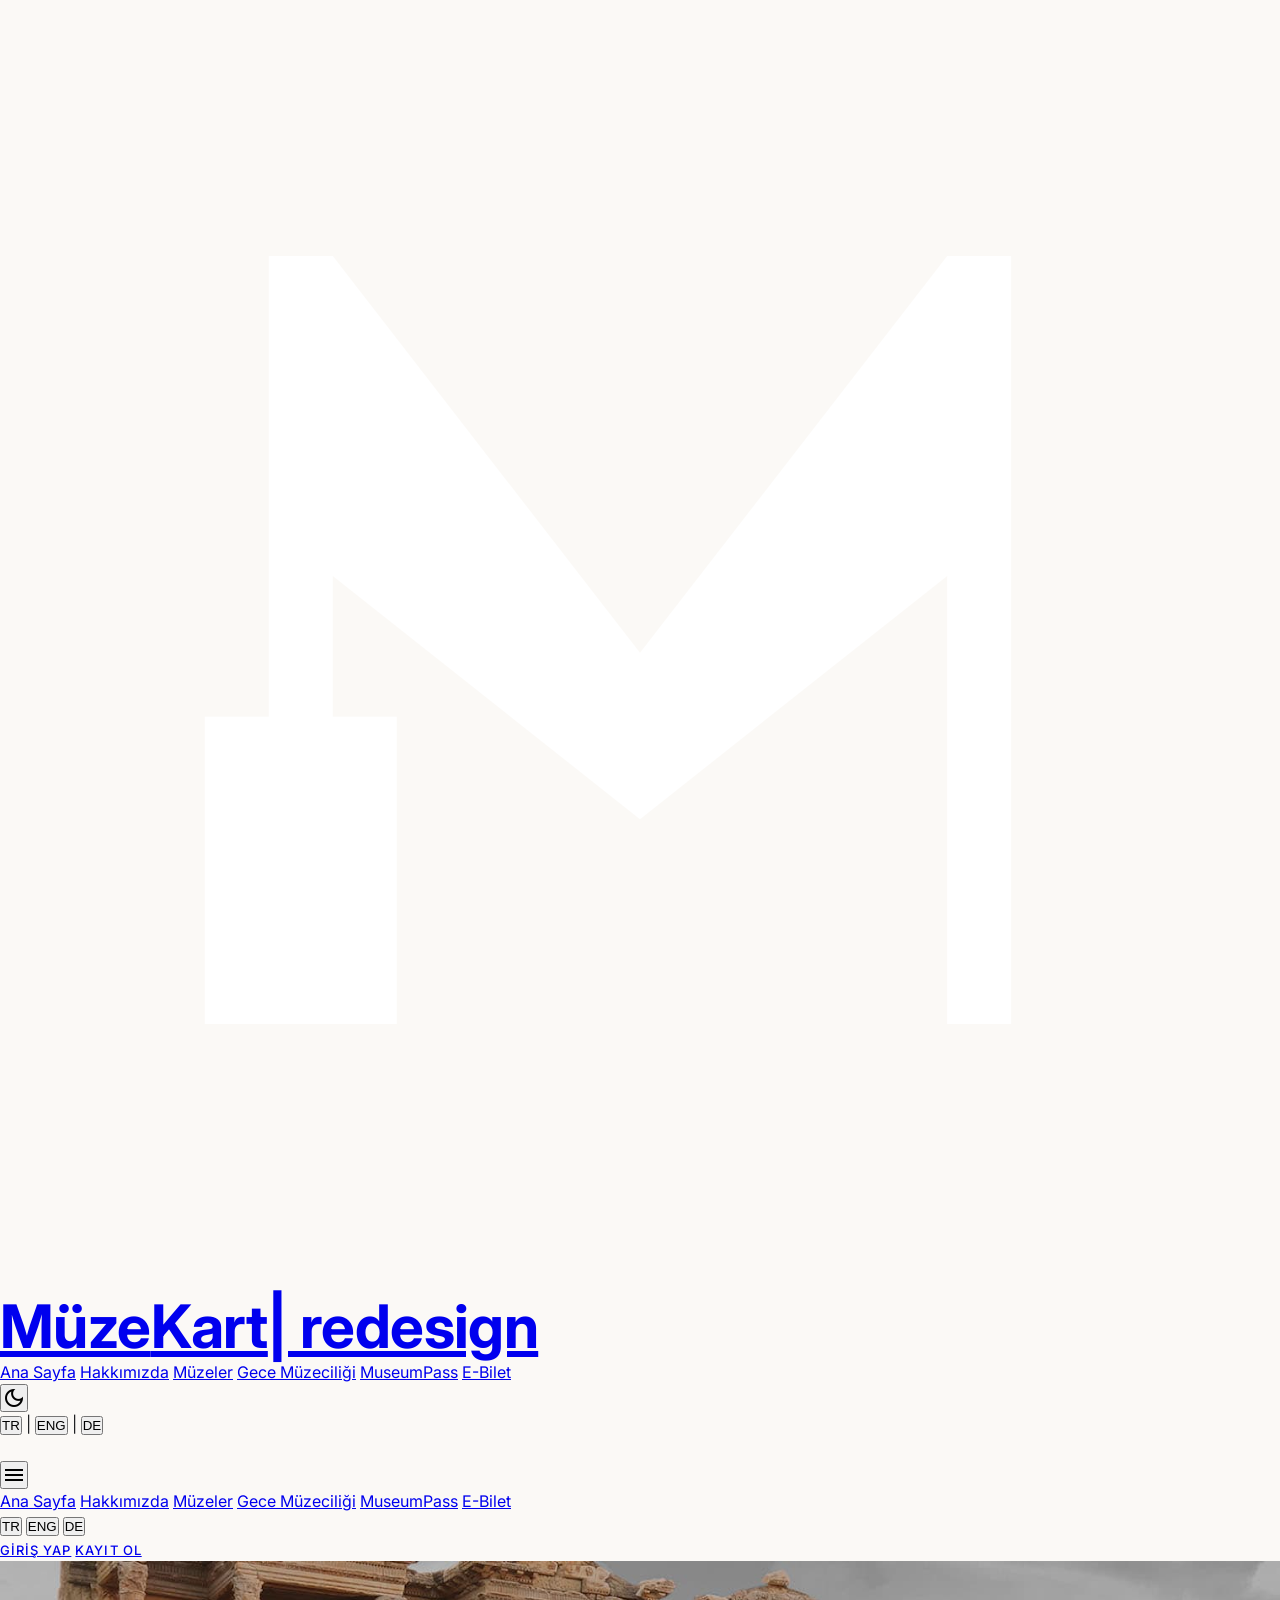
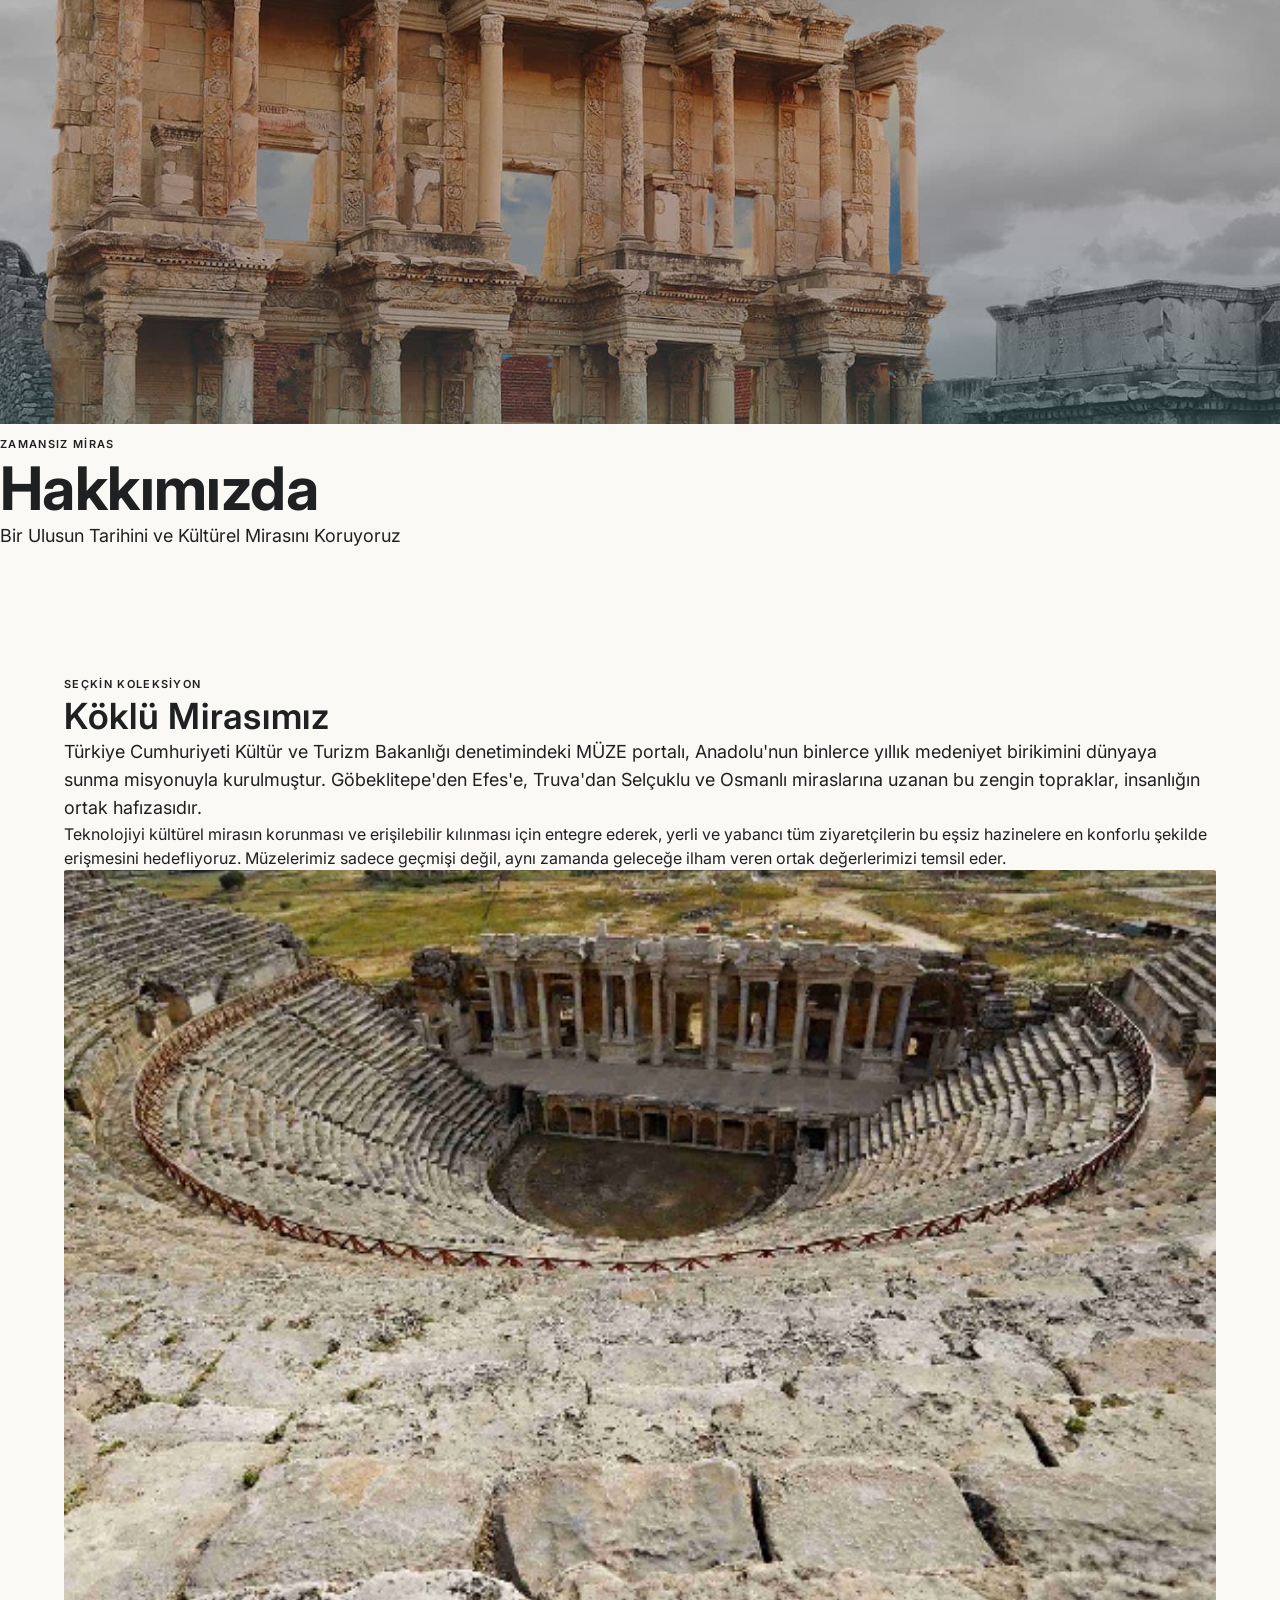
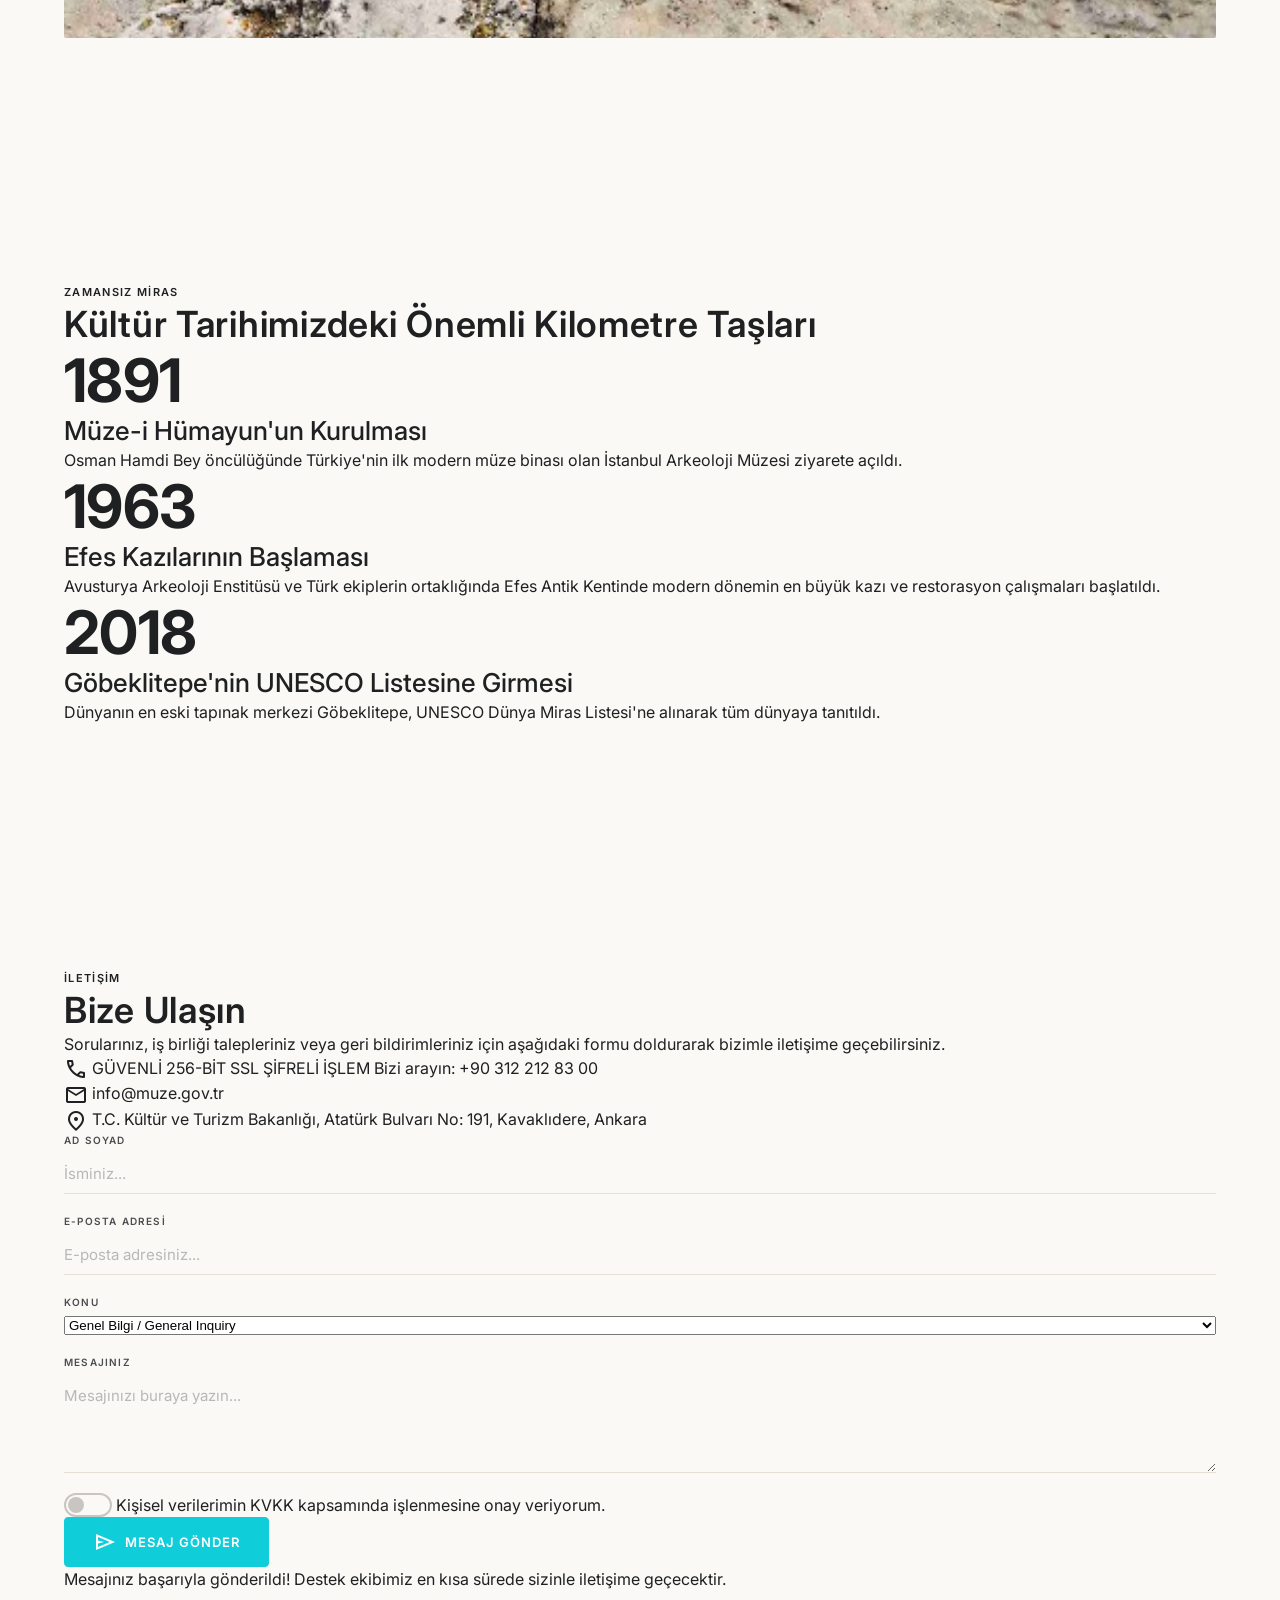
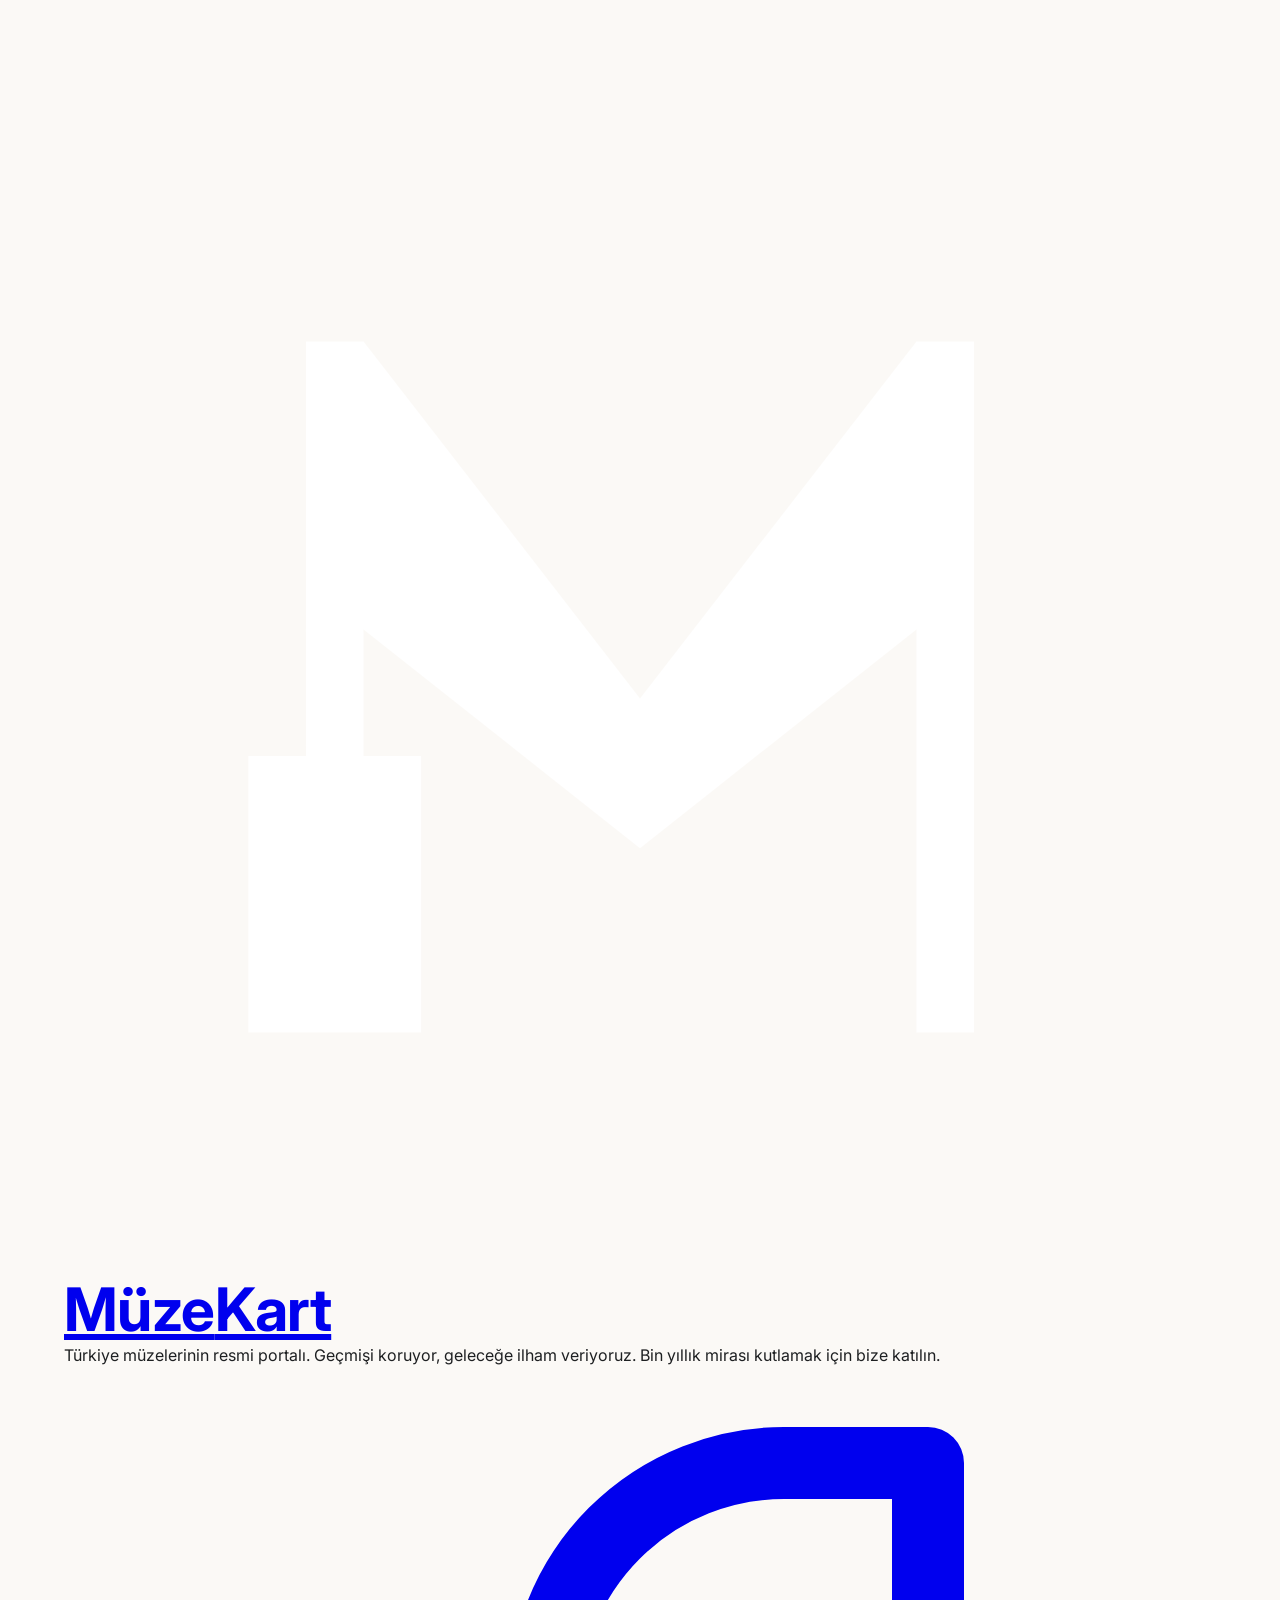
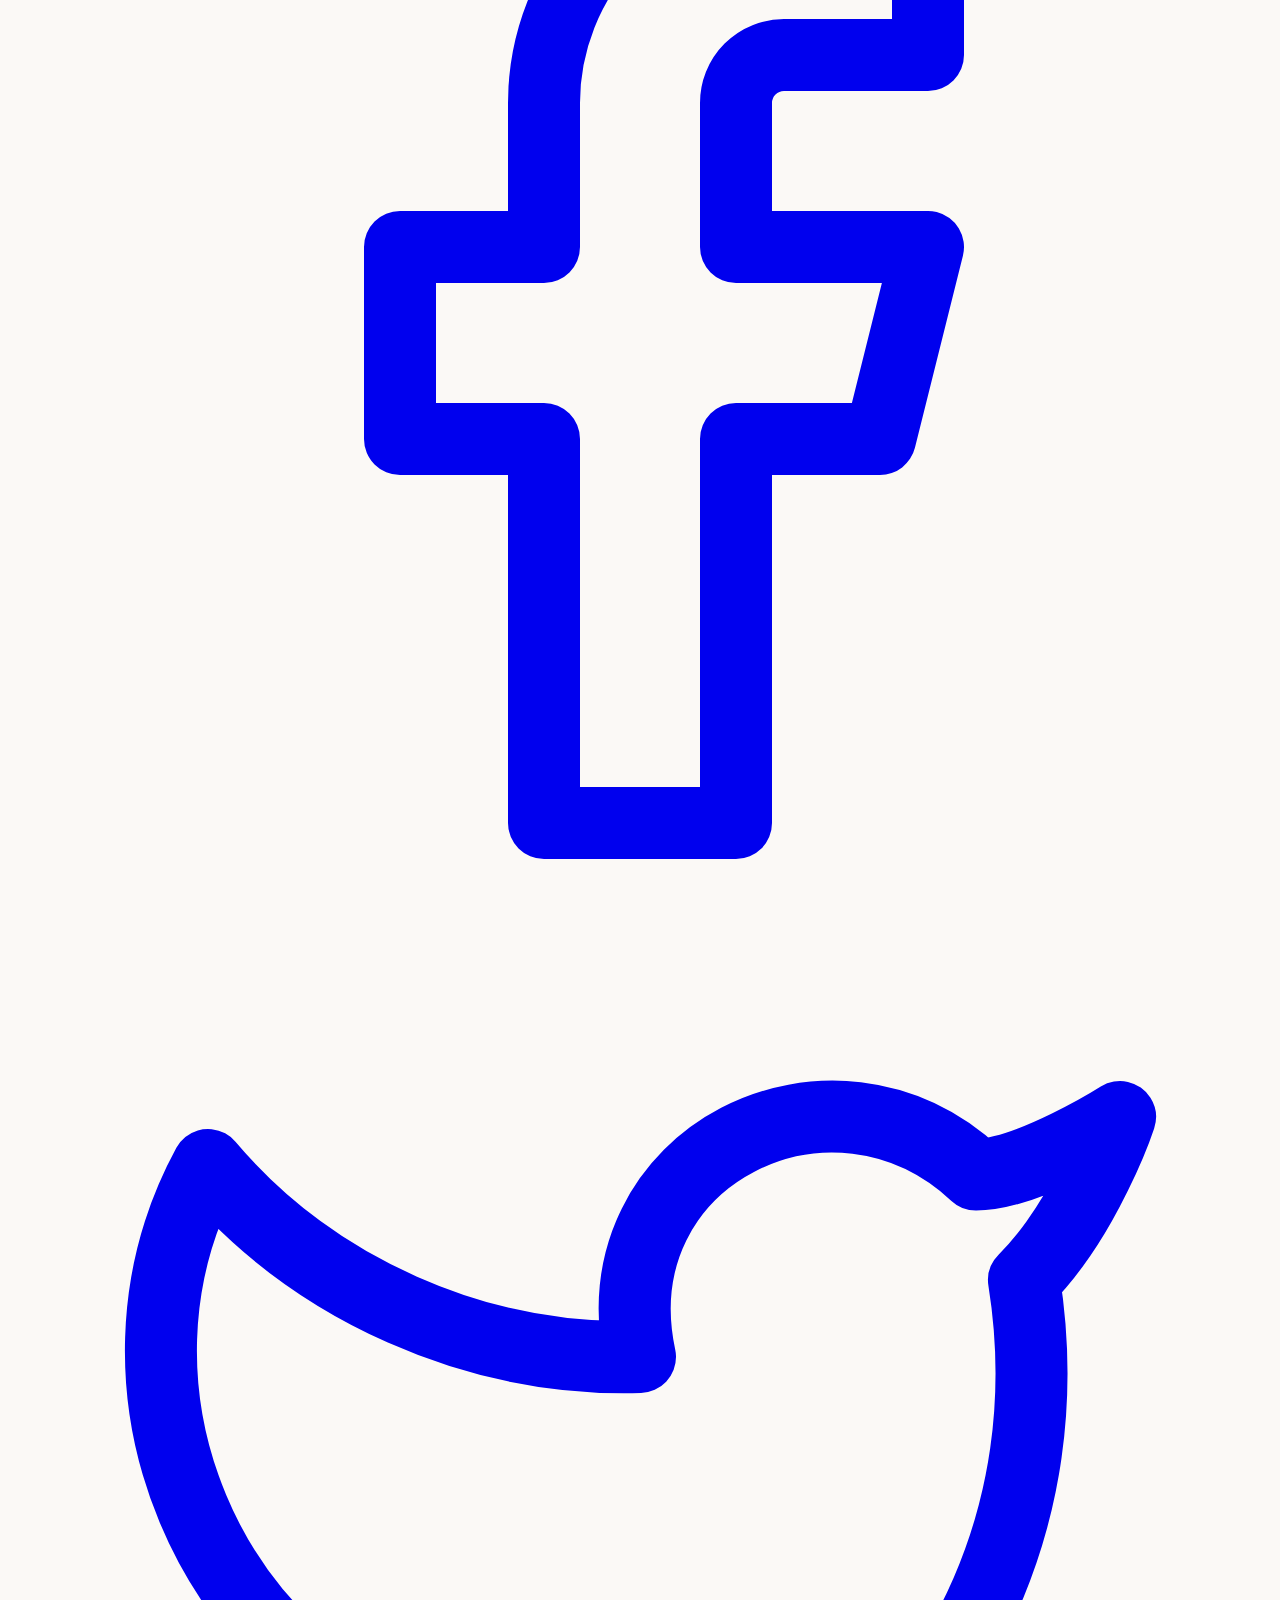
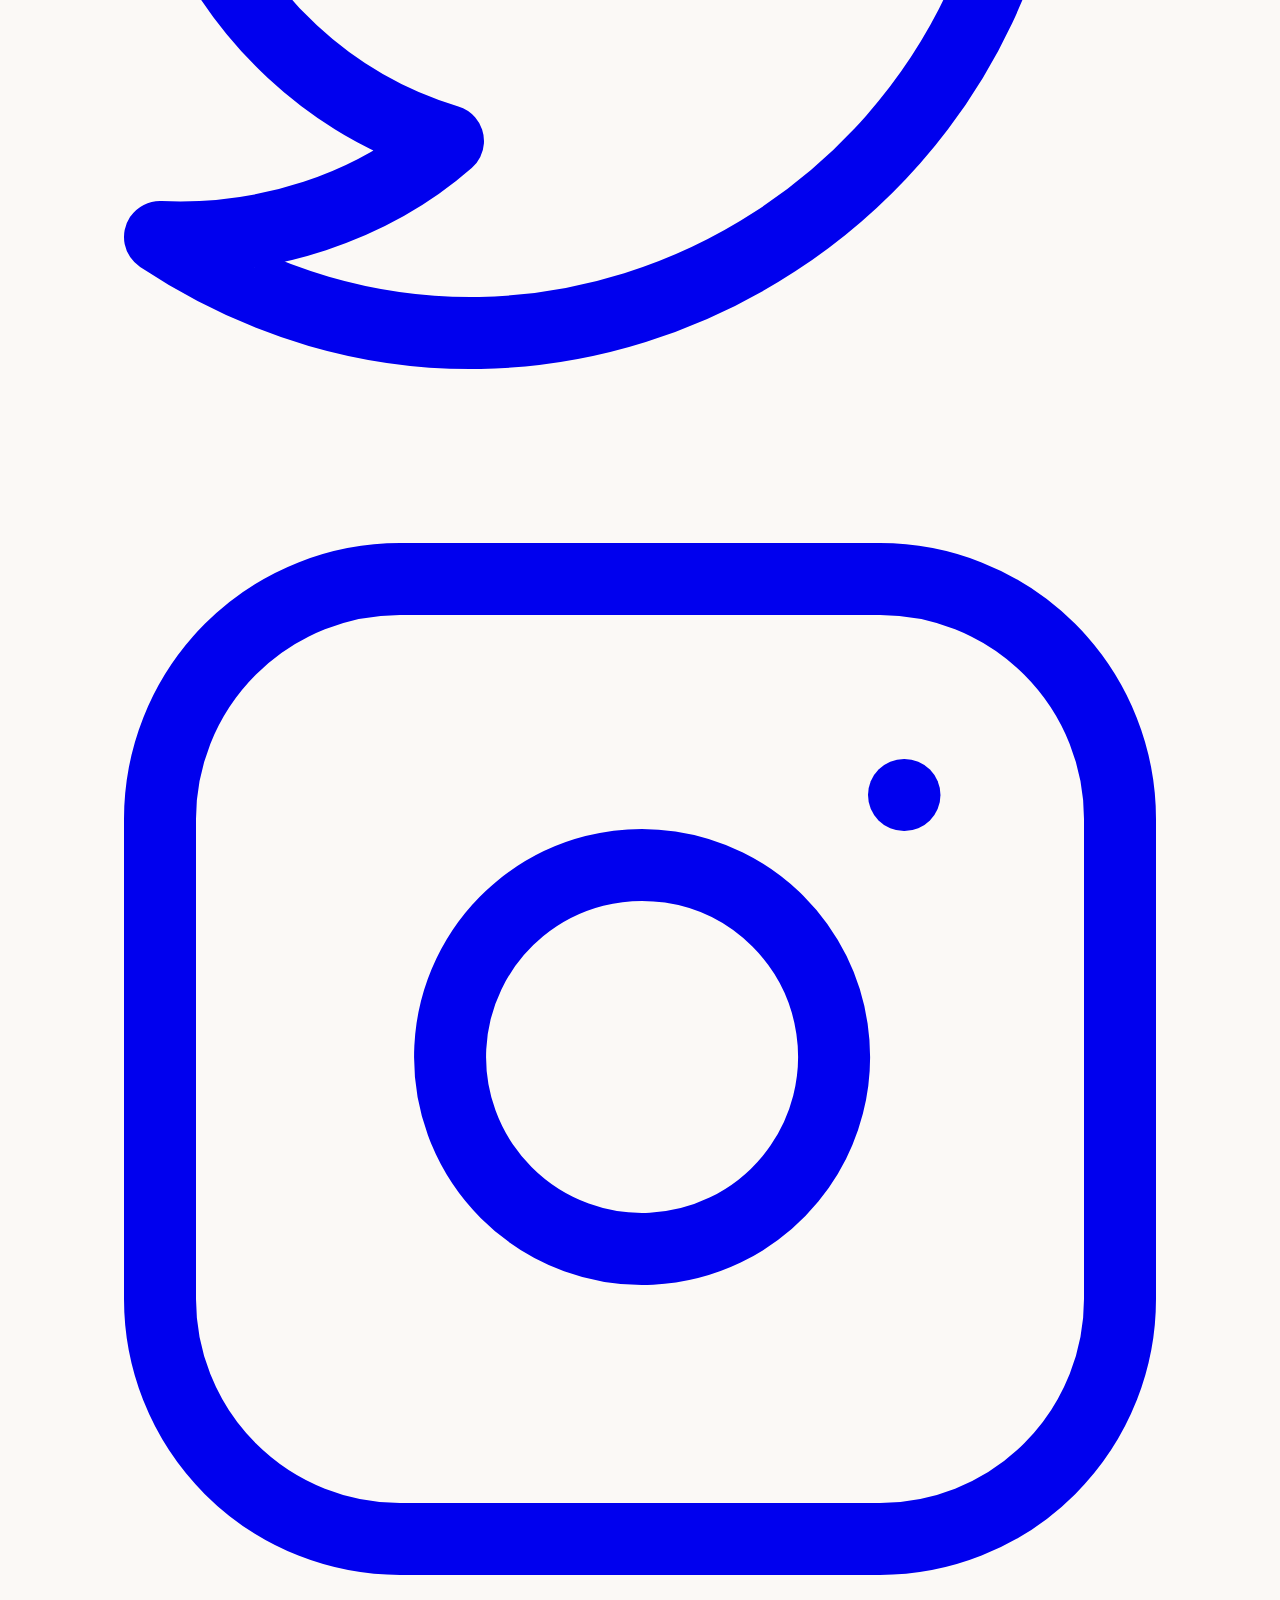
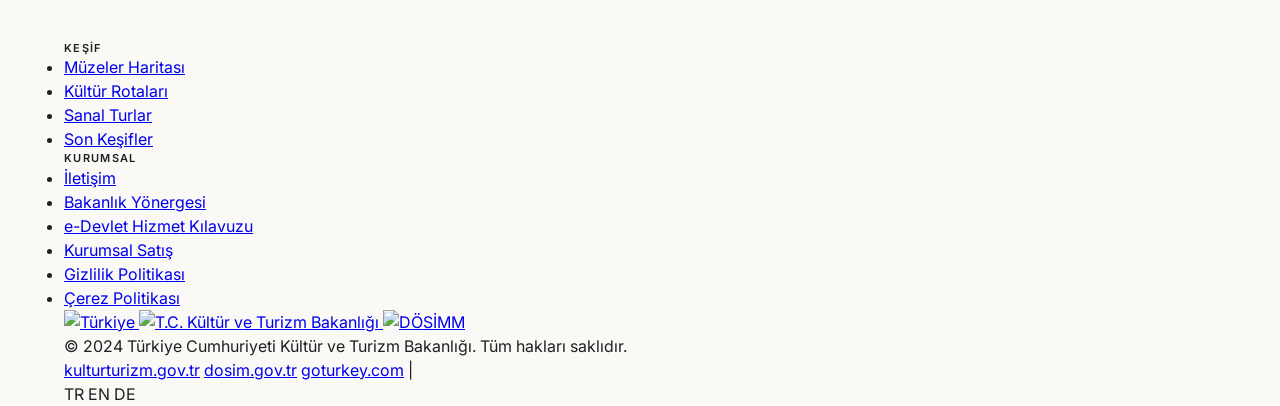
==== commit 82f75876: "Change header logo name to MüzeKart | redesign" ====
--- a/about.html
+++ b/about.html
@@ -73,7 +73,7 @@
                     <circle cx="50" cy="50" r="45" class="fill-black stroke-black dark:fill-none dark:stroke-white transition-all duration-300" stroke-width="6"/>
                     <path d="M16 80V56H21V20H26L50 51L74 20H79V80H74V45L50 64L26 45V56H31V80H16Z" fill="white"/>
                 </svg>
-                <span><span class="text-primary">Müze</span><span class="text-deep-charcoal dark:text-white">Kart</span></span>
+                <span><span class="text-primary">Müze</span><span class="text-deep-charcoal dark:text-white">Kart</span><span class="text-xs md:text-sm text-stone-gray dark:text-stone-gray/60 font-light tracking-normal ml-1.5">| redesign</span></span>
             </a>
             <div class="hidden lg:flex gap-4 xl:gap-5 items-center">
                 <a class="text-on-surface-variant dark:text-surface-variant hover:text-elegant-gold transition-colors font-body-md text-sm whitespace-nowrap" href="index.html" data-i18n="nav_home">Home</a>
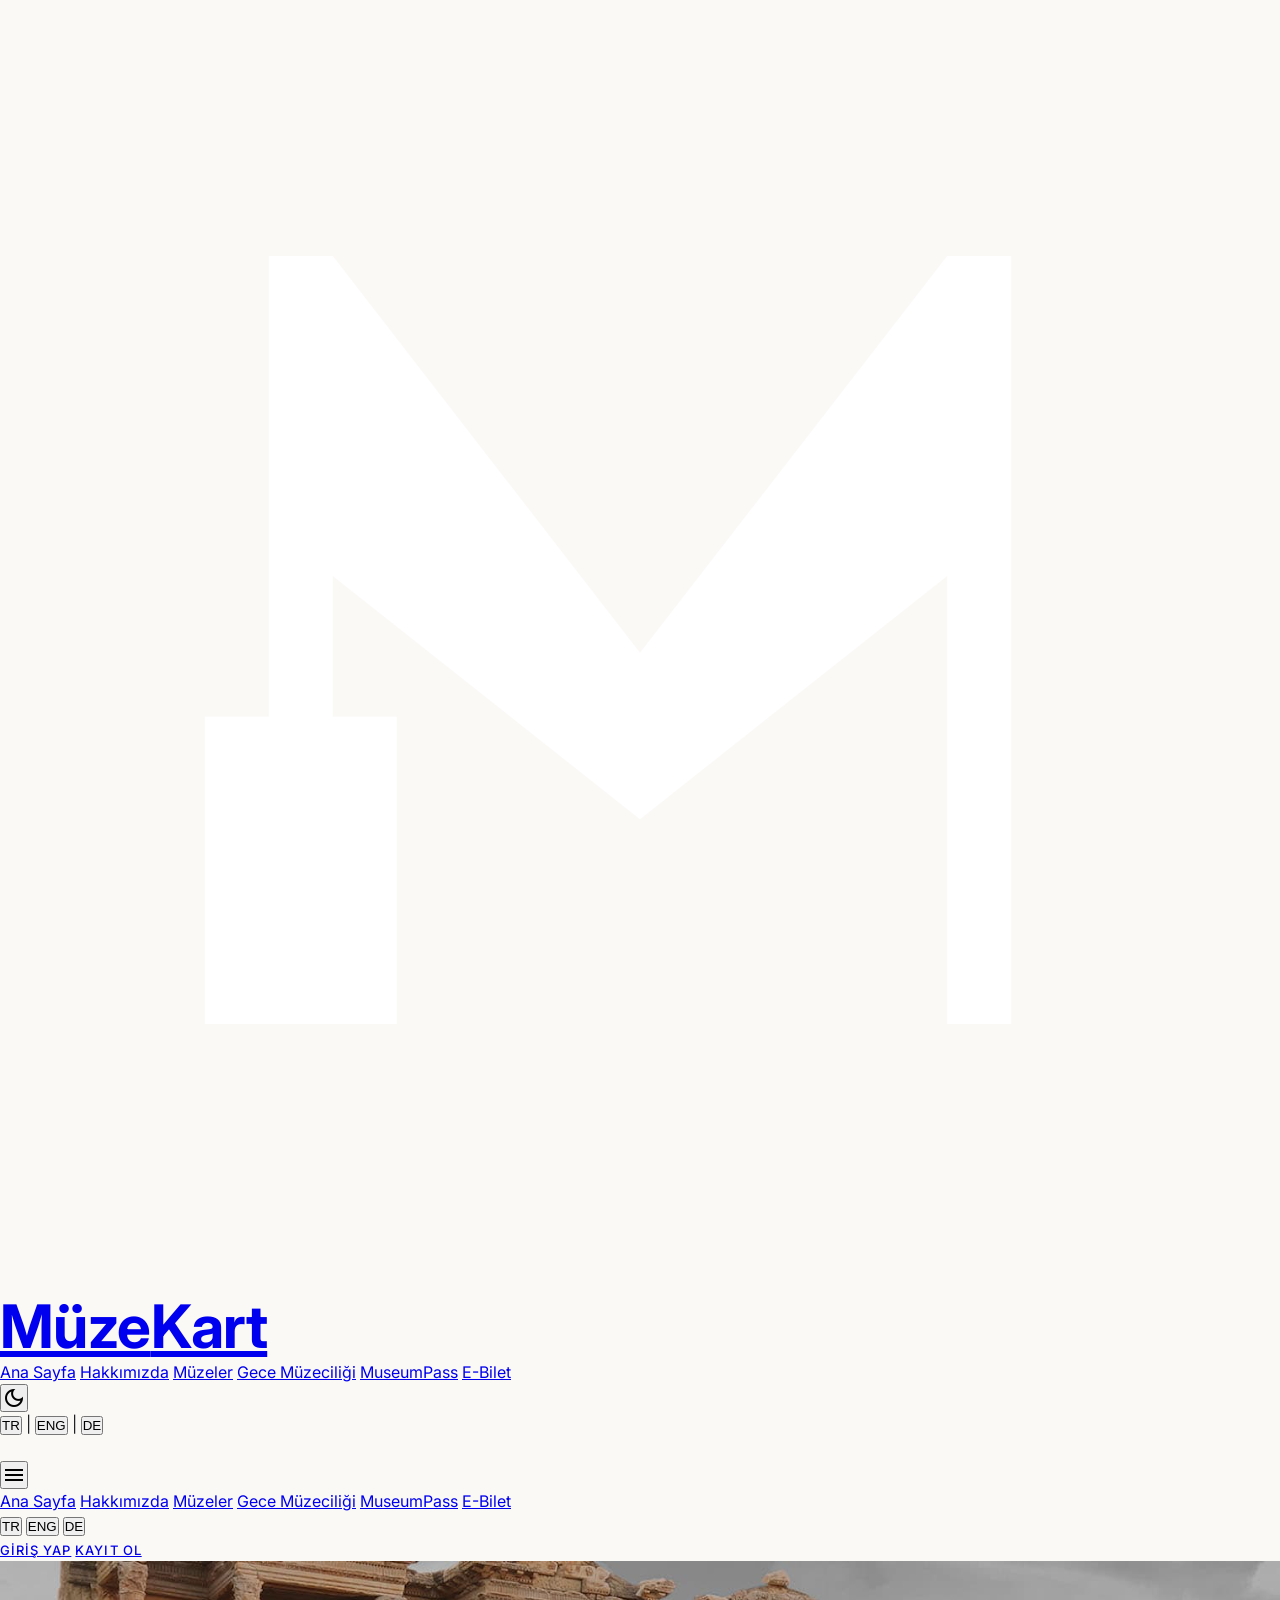
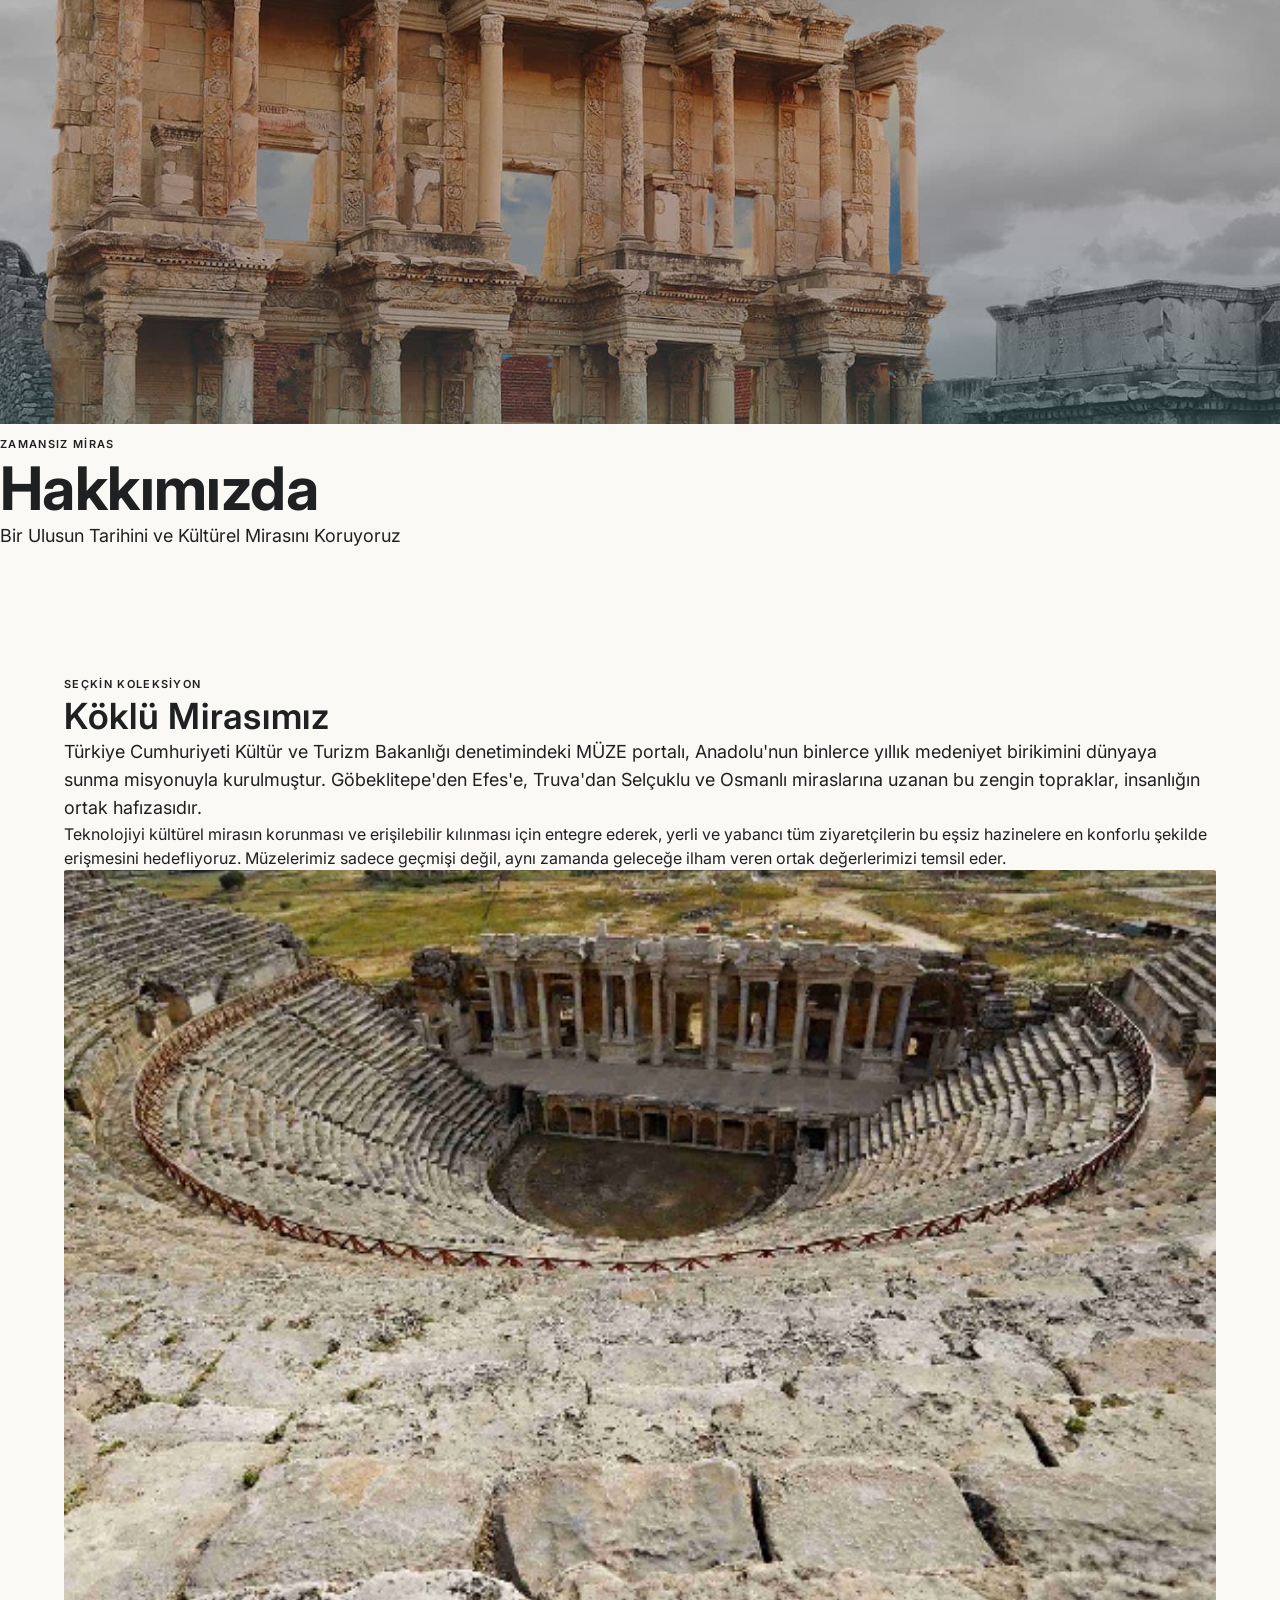
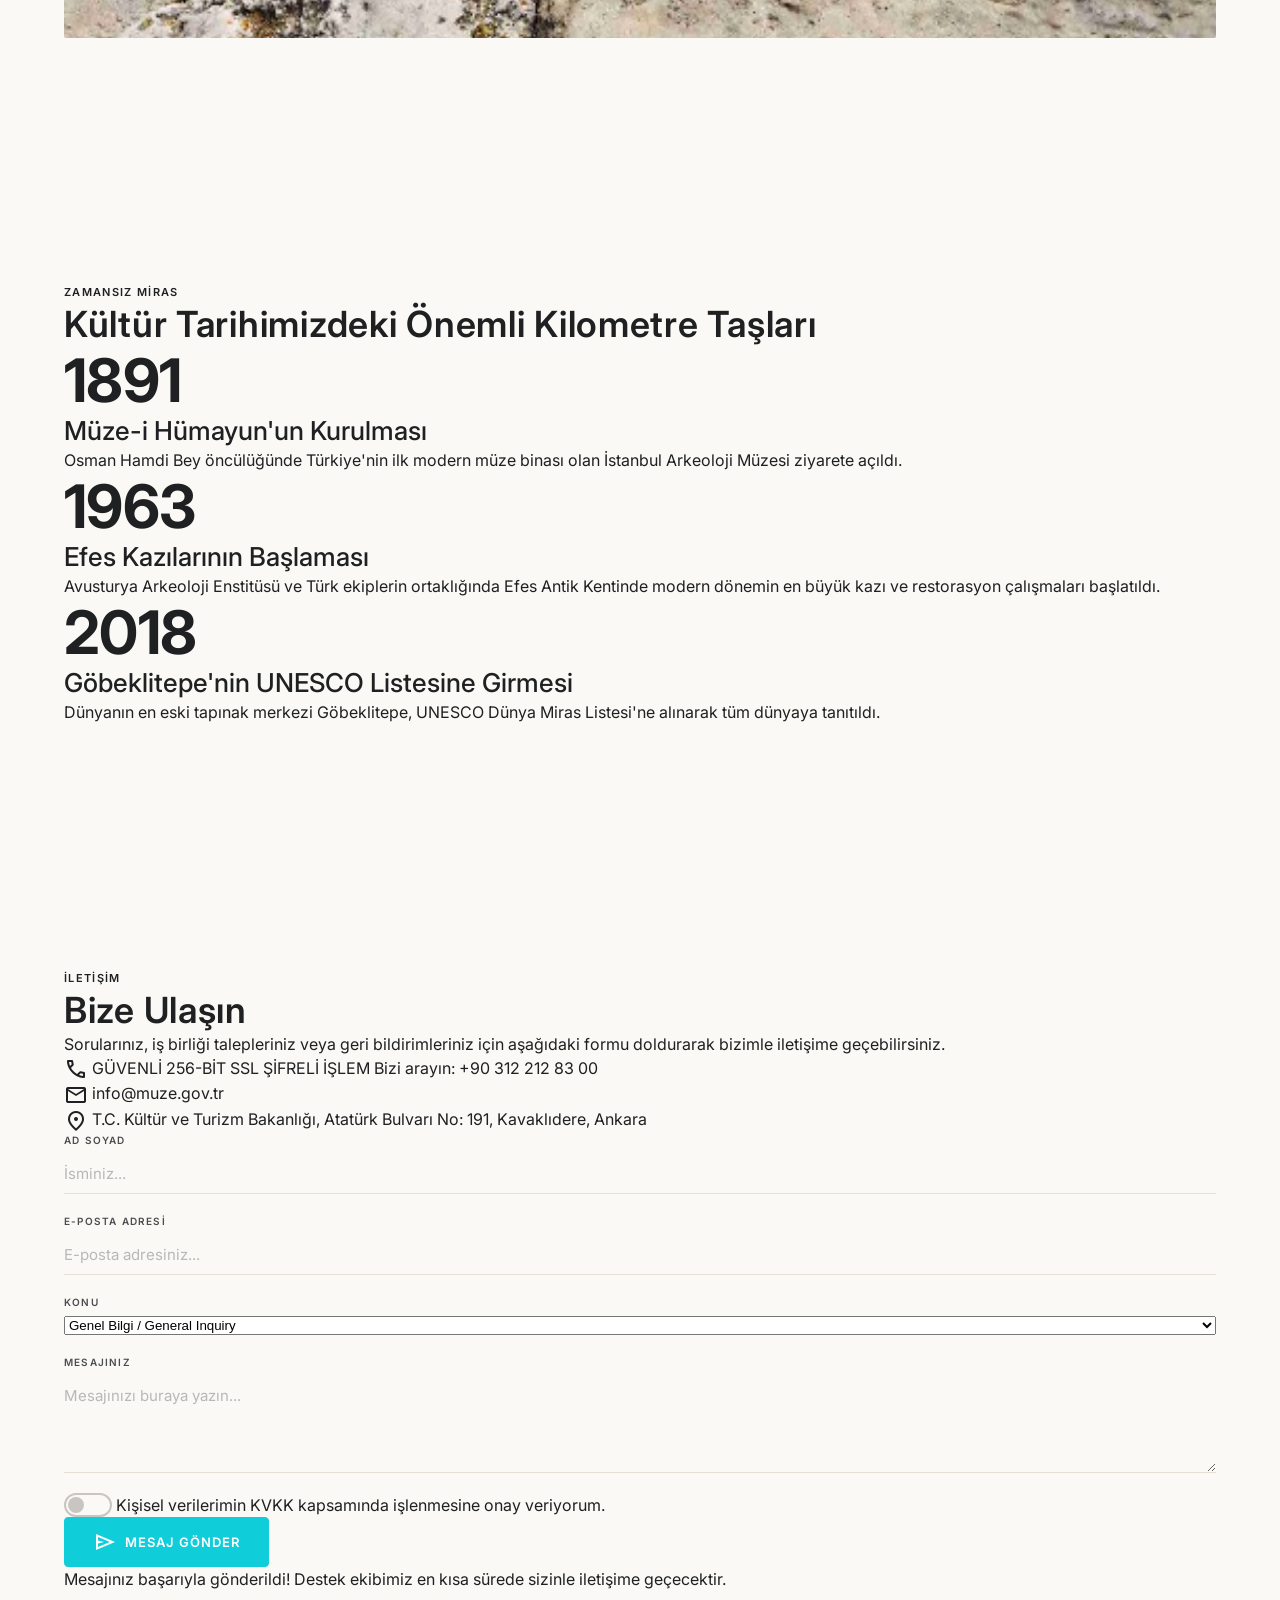
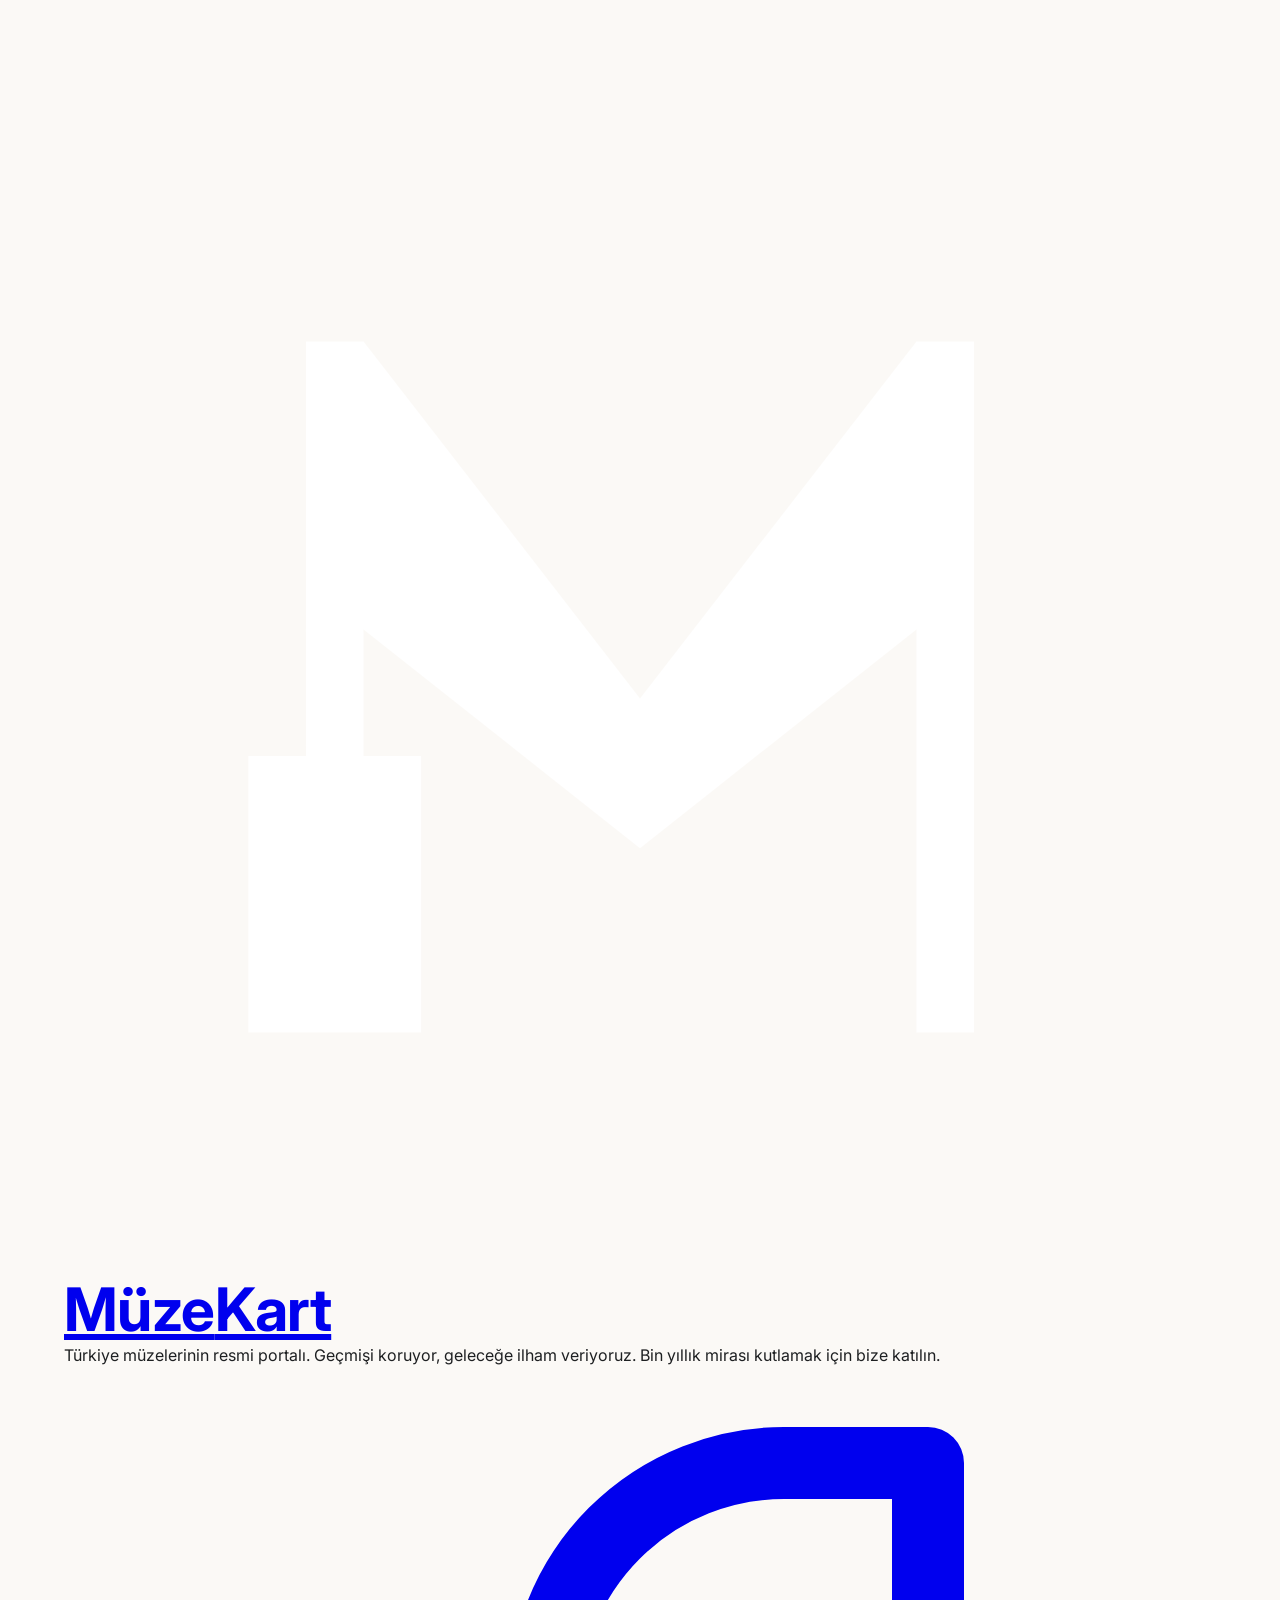
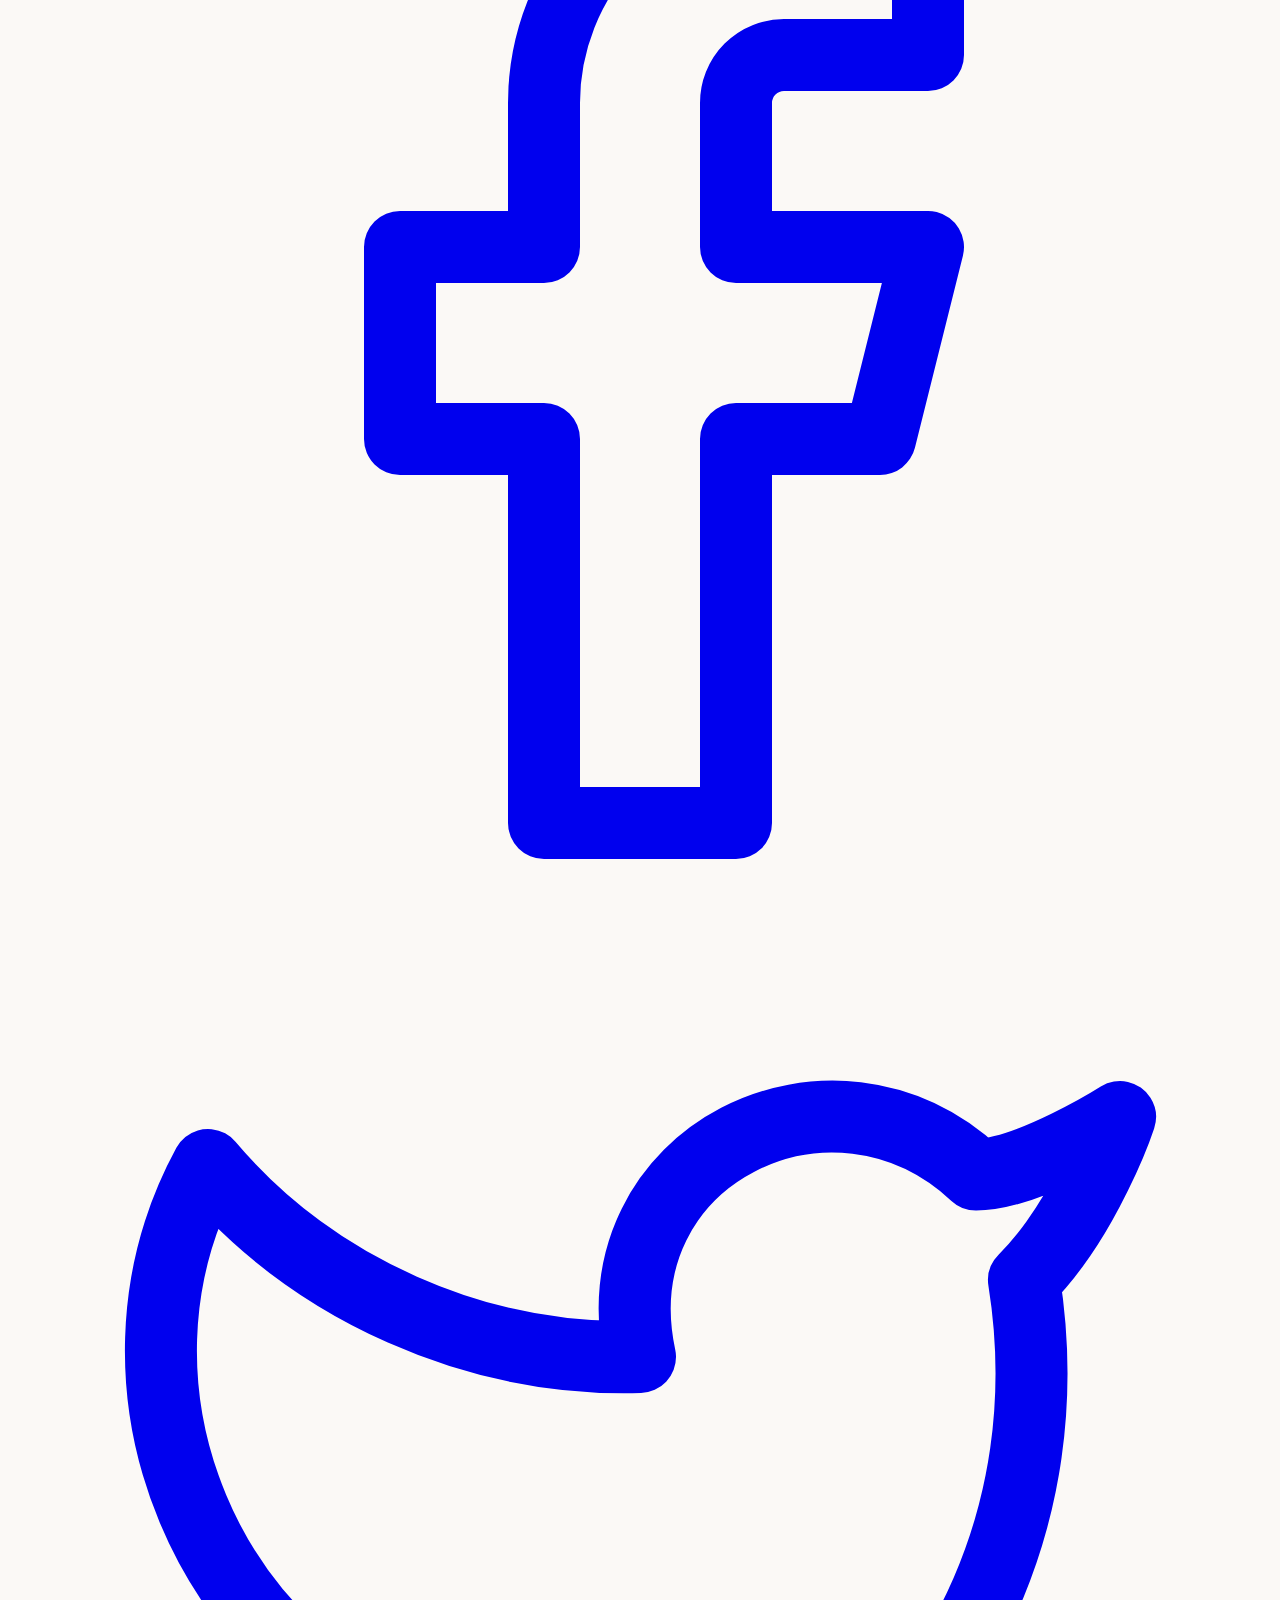
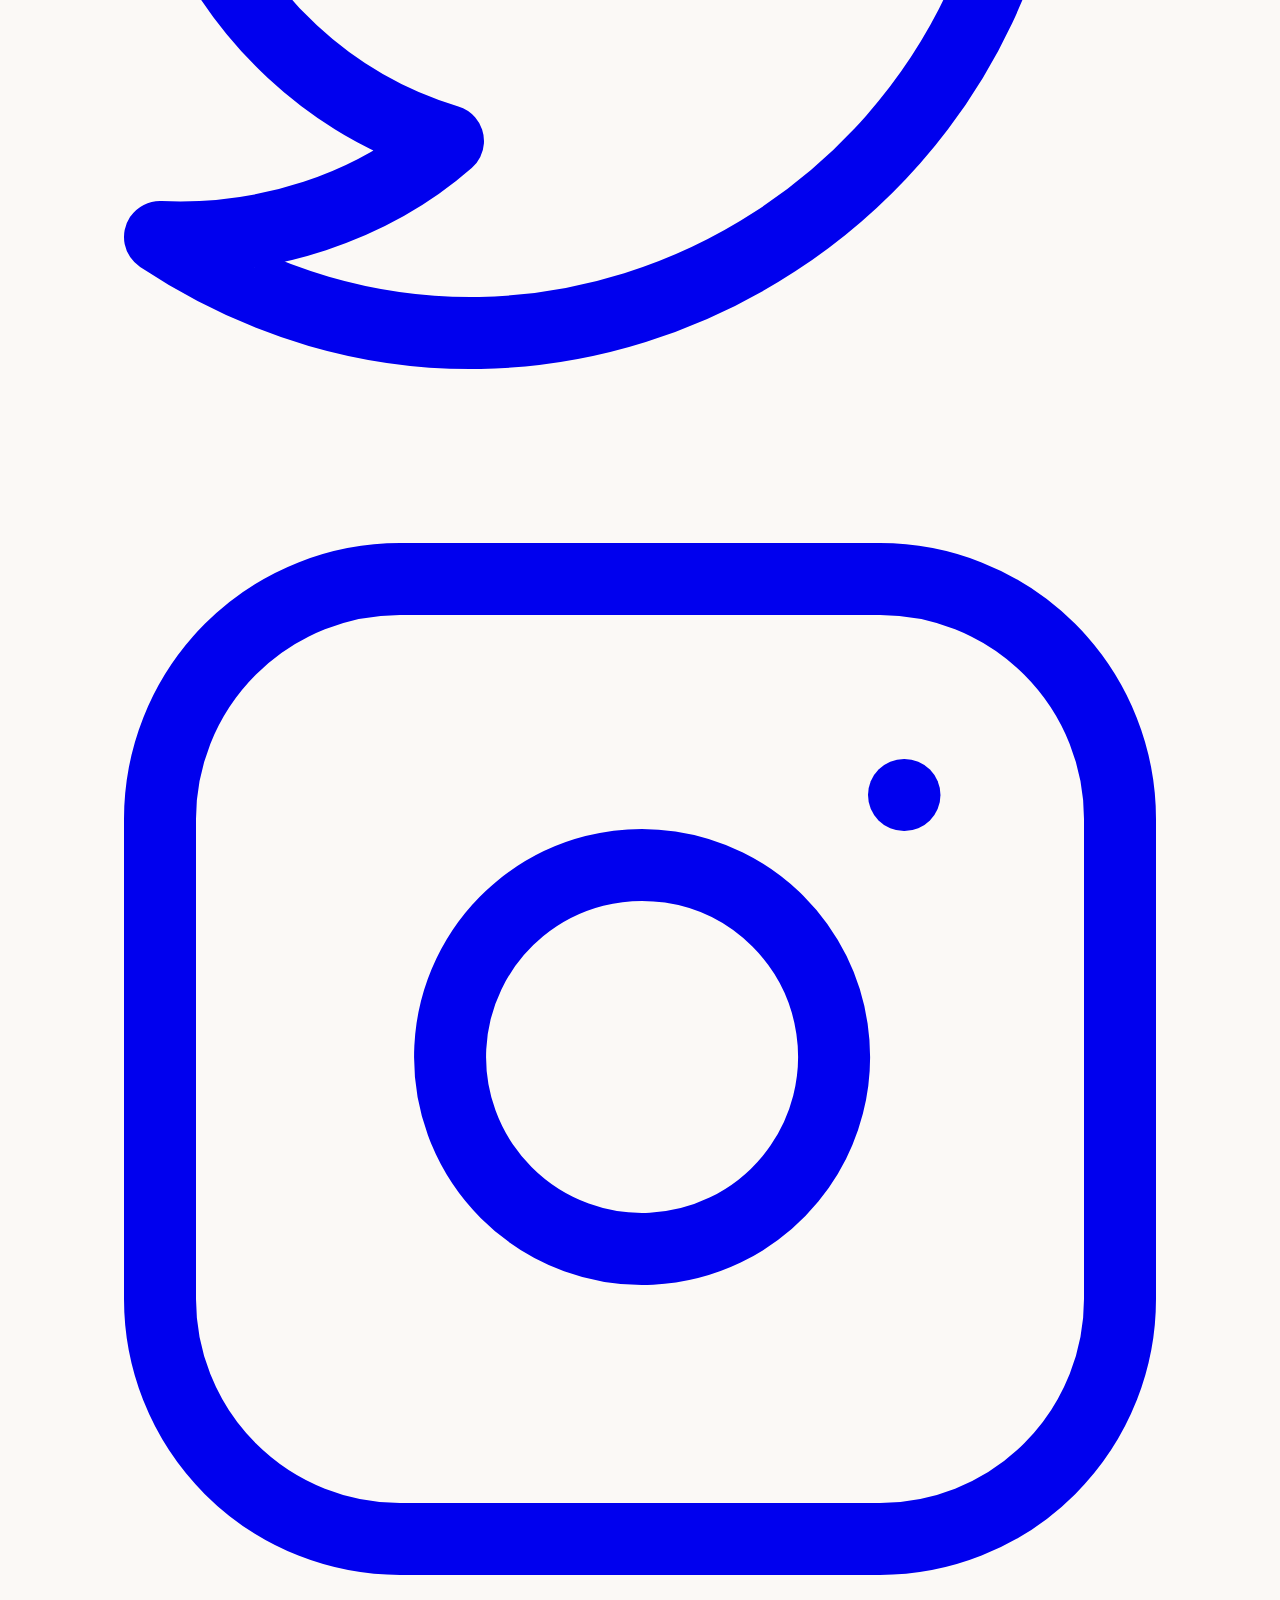
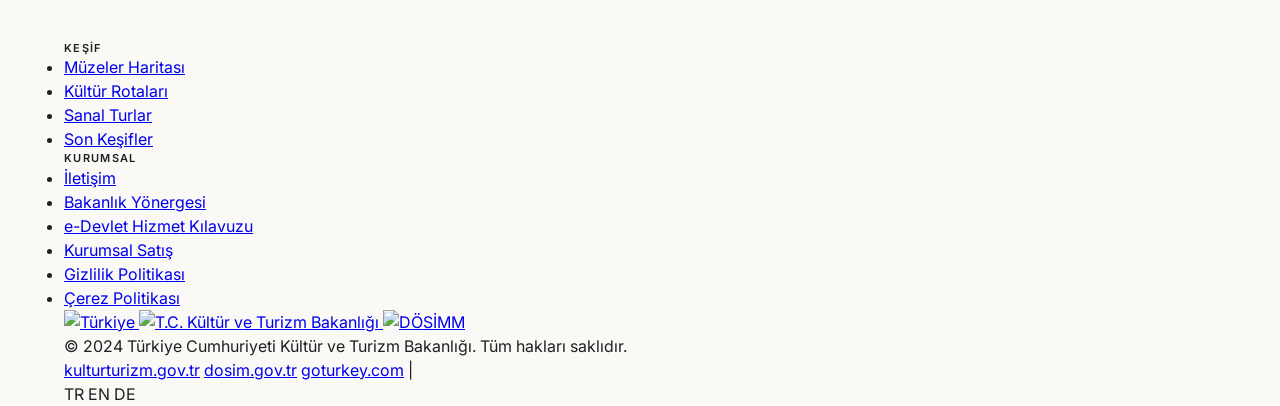
==== commit cafbe9f4: "Update browser tab titles to MüzeKart | redesign and revert header text changes" ====
--- a/about.html
+++ b/about.html
@@ -4,7 +4,7 @@
     <link rel="icon" type="image/png" href="assets/images/new_logo.png"/>
     <meta charset="utf-8"/>
     <meta content="width=device-width, initial-scale=1.0" name="viewport"/>
-    <title>MUZE | Hakkımızda ve Köklü Tarihimiz</title>
+    <title>MüzeKart | redesign - Hakkımızda</title>
     <script src="theme.js"></script>
     <script src="translations.js"></script>
     <script src="https://cdn.tailwindcss.com?plugins=forms,container-queries"></script>
@@ -73,7 +73,7 @@
                     <circle cx="50" cy="50" r="45" class="fill-black stroke-black dark:fill-none dark:stroke-white transition-all duration-300" stroke-width="6"/>
                     <path d="M16 80V56H21V20H26L50 51L74 20H79V80H74V45L50 64L26 45V56H31V80H16Z" fill="white"/>
                 </svg>
-                <span><span class="text-primary">Müze</span><span class="text-deep-charcoal dark:text-white">Kart</span><span class="text-xs md:text-sm text-stone-gray dark:text-stone-gray/60 font-light tracking-normal ml-1.5">| redesign</span></span>
+                <span><span class="text-primary">Müze</span><span class="text-deep-charcoal dark:text-white">Kart</span></span>
             </a>
             <div class="hidden lg:flex gap-4 xl:gap-5 items-center">
                 <a class="text-on-surface-variant dark:text-surface-variant hover:text-elegant-gold transition-colors font-body-md text-sm whitespace-nowrap" href="index.html" data-i18n="nav_home">Home</a>
--- a/index.css
+++ b/index.css
@@ -780,21 +780,12 @@
 /* 3D Floating and Rotating Cards */
 .animated-3d-card {
   transform-style: preserve-3d;
-  animation: floatAndRotate 6s ease-in-out infinite;
-  transition: box-shadow 0.3s ease, border-color 0.3s ease, transform 0.3s ease;
-}
-
-.animated-3d-card-delayed {
-  transform-style: preserve-3d;
-  animation: floatAndRotate 6s ease-in-out infinite;
-  animation-delay: -3s;
-  transition: box-shadow 0.3s ease, border-color 0.3s ease, transform 0.3s ease;
-}
-
-@keyframes floatAndRotate {
-  0% { transform: translateY(0px) rotateY(-4deg) rotateX(4deg); }
-  50% { transform: translateY(-8px) rotateY(4deg) rotateX(-4deg); }
-  100% { transform: translateY(0px) rotateY(-4deg) rotateX(4deg); }
+  transition: var(--transition-premium);
+  transform: translateY(0px) rotateY(-2deg) rotateX(2deg);
+}
+
+.animated-3d-card:hover {
+  transform: translateY(-12px) rotateY(6deg) rotateX(-4deg);
 }
 
 /* Custom interactive shadows for premium glow */
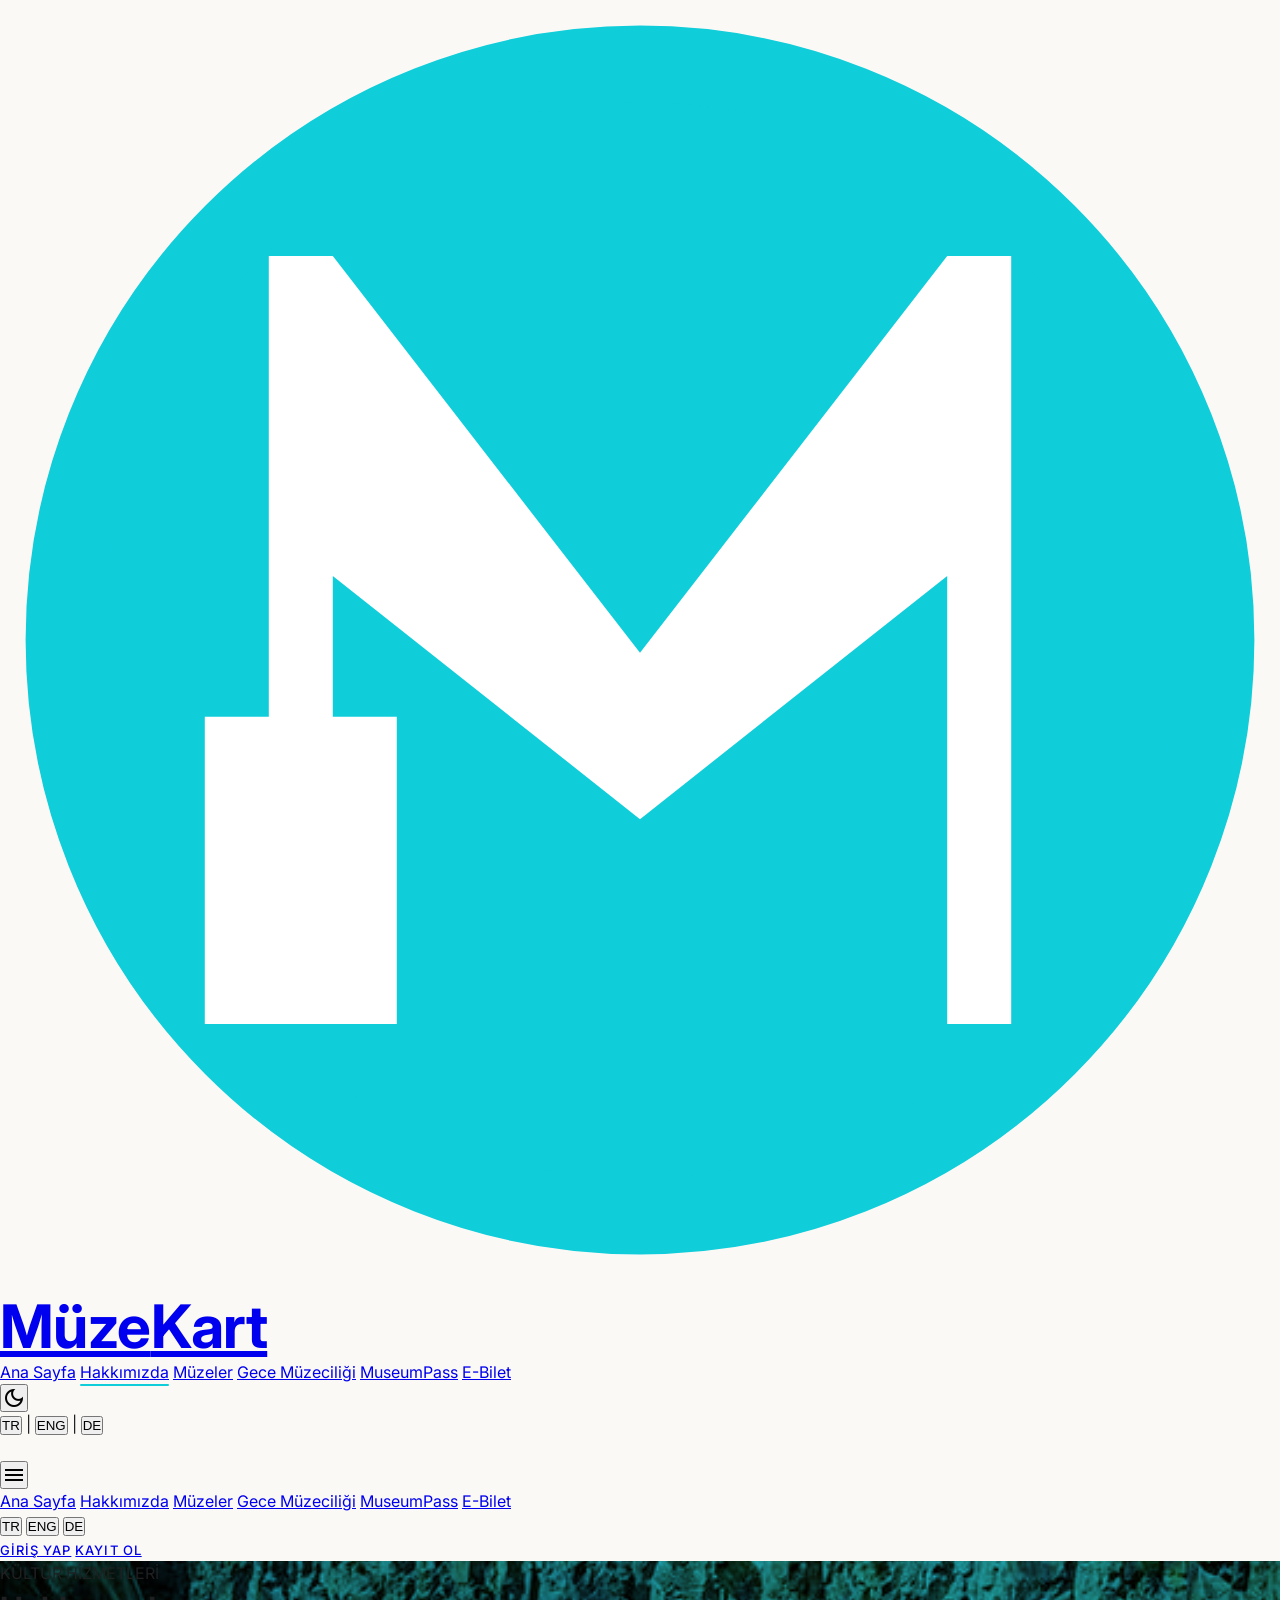
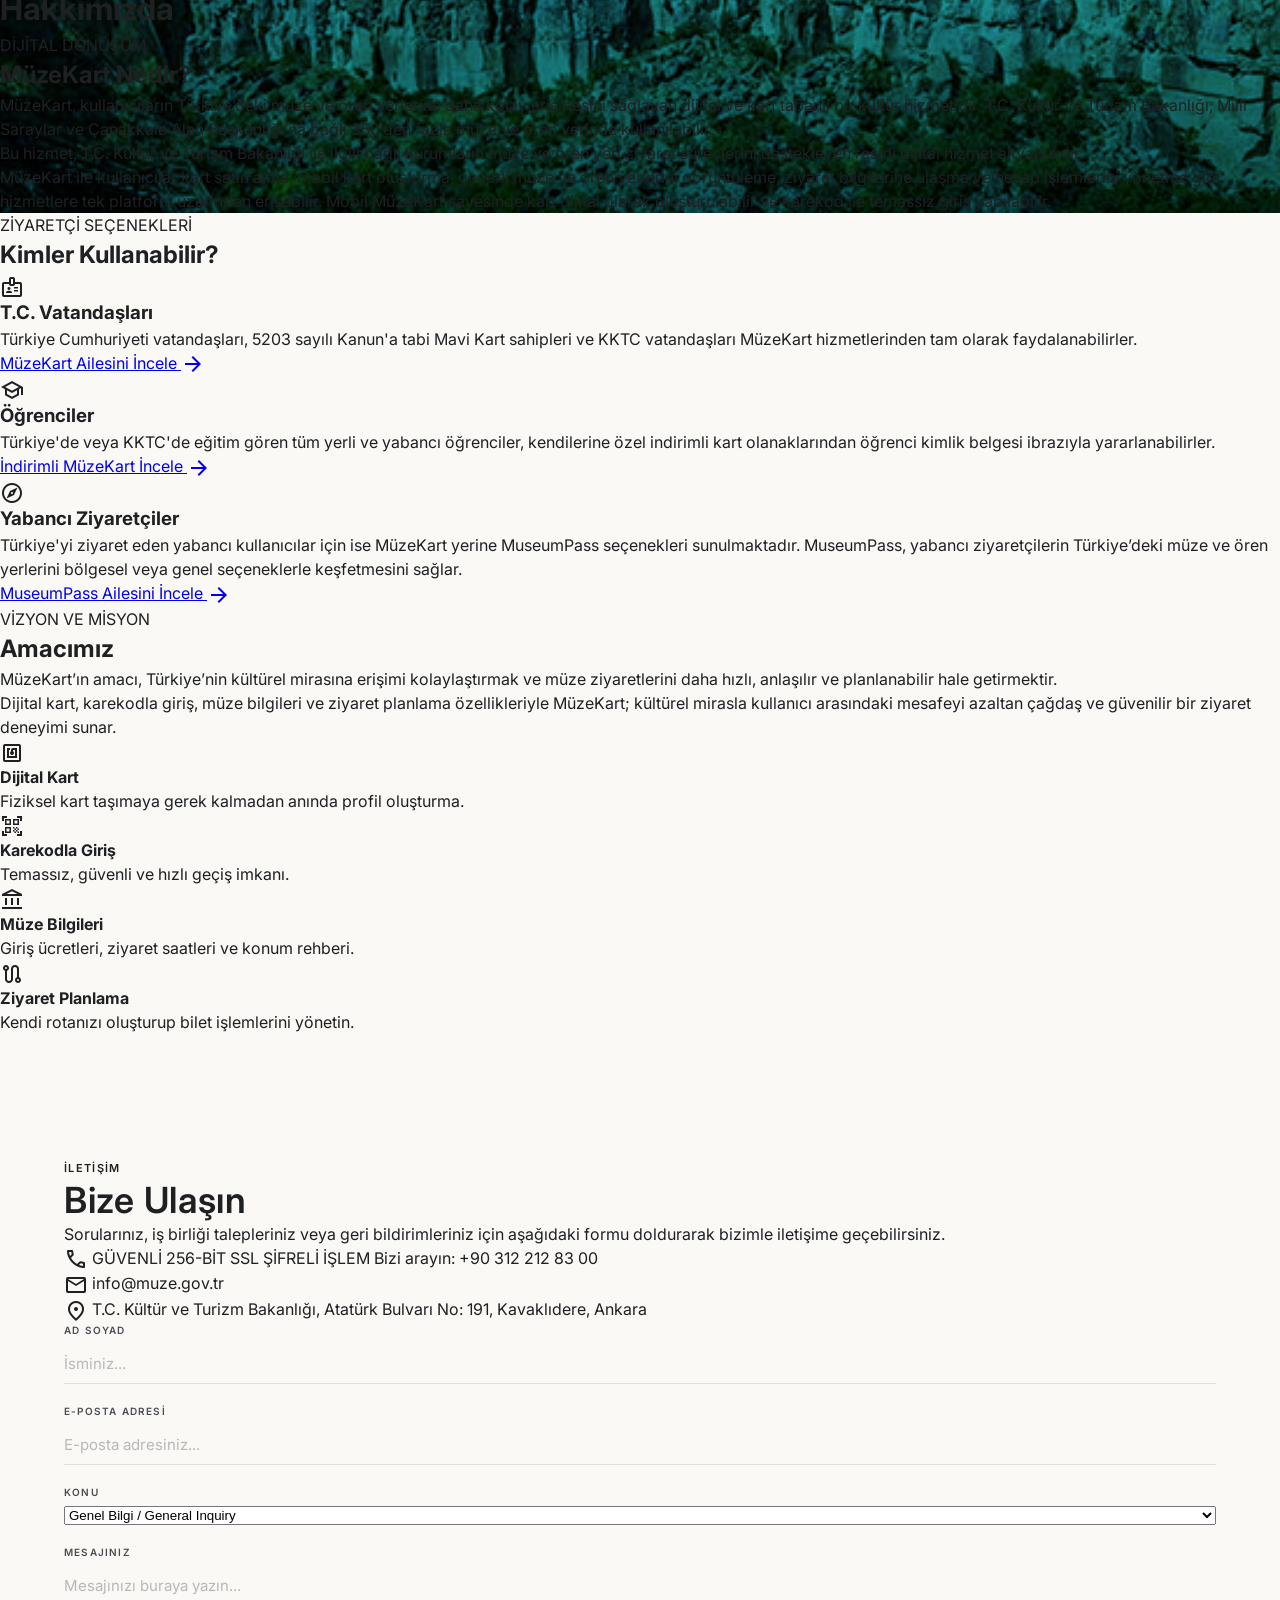
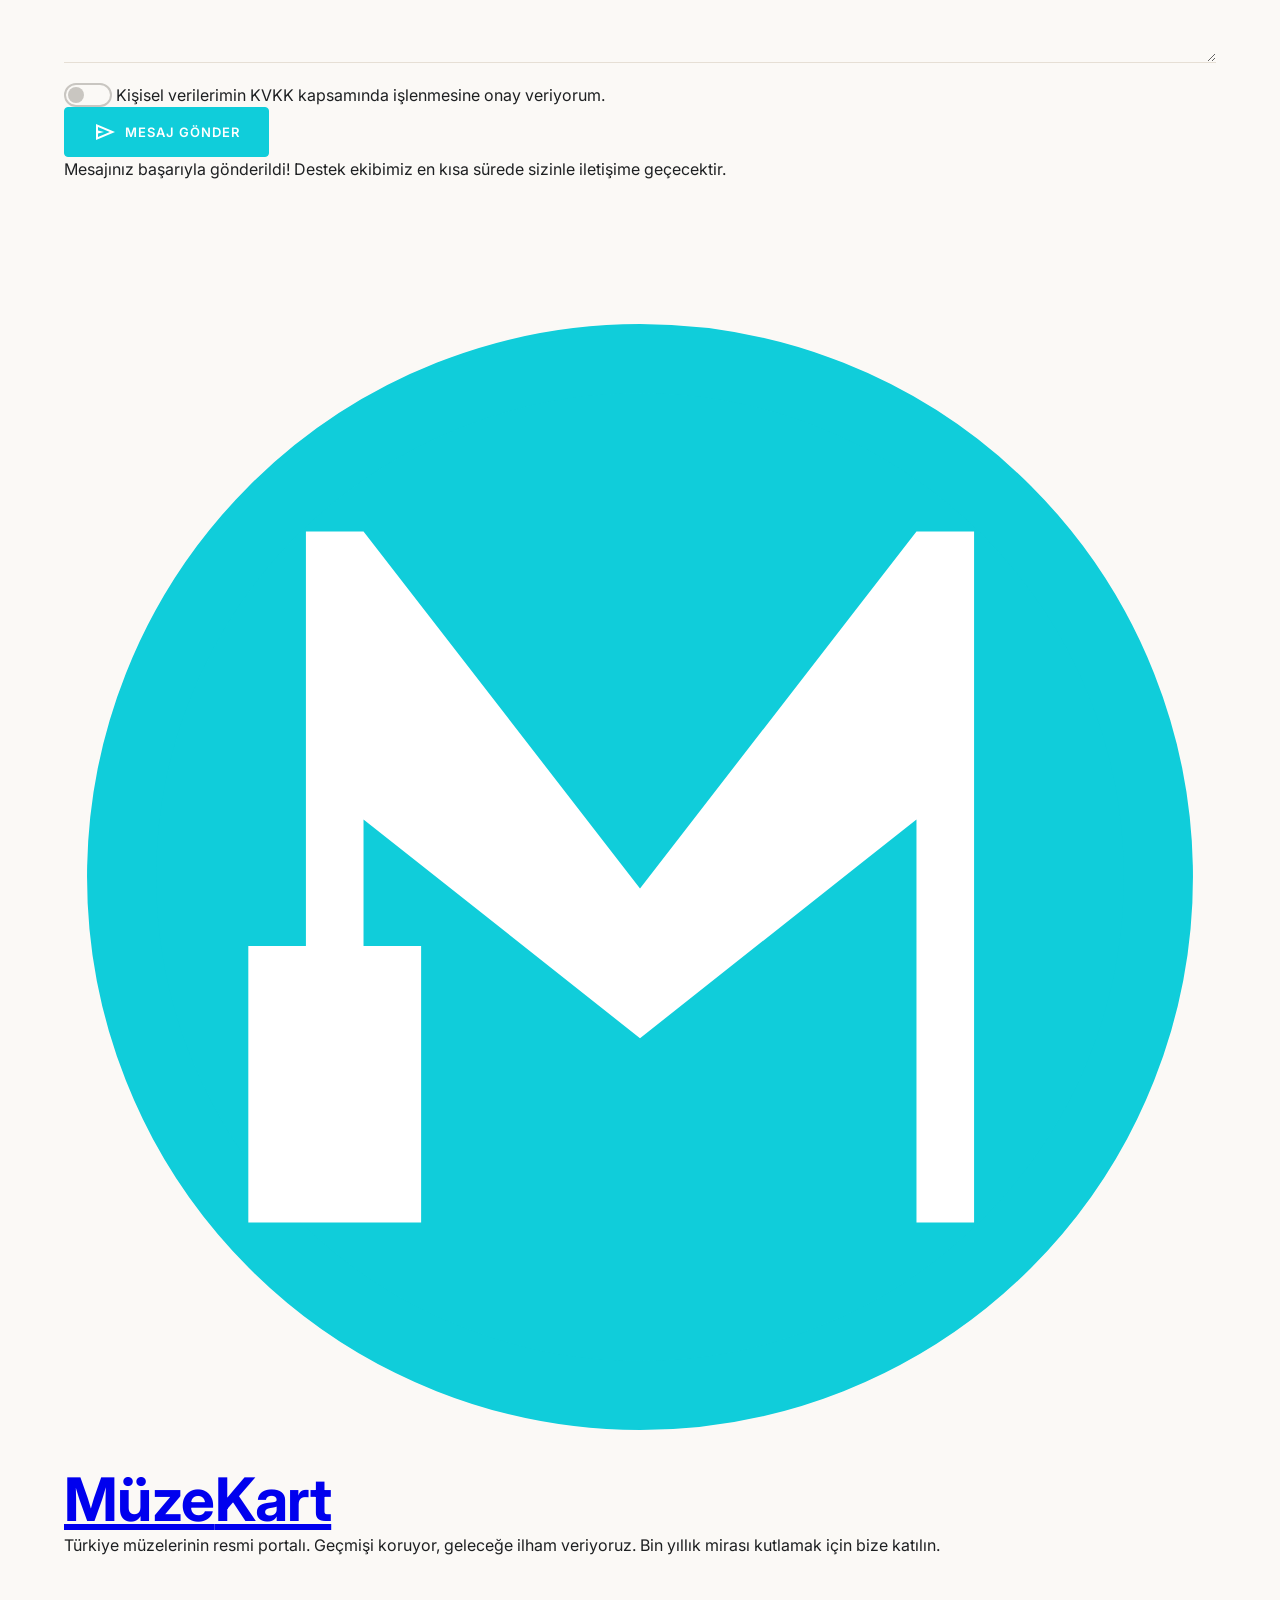
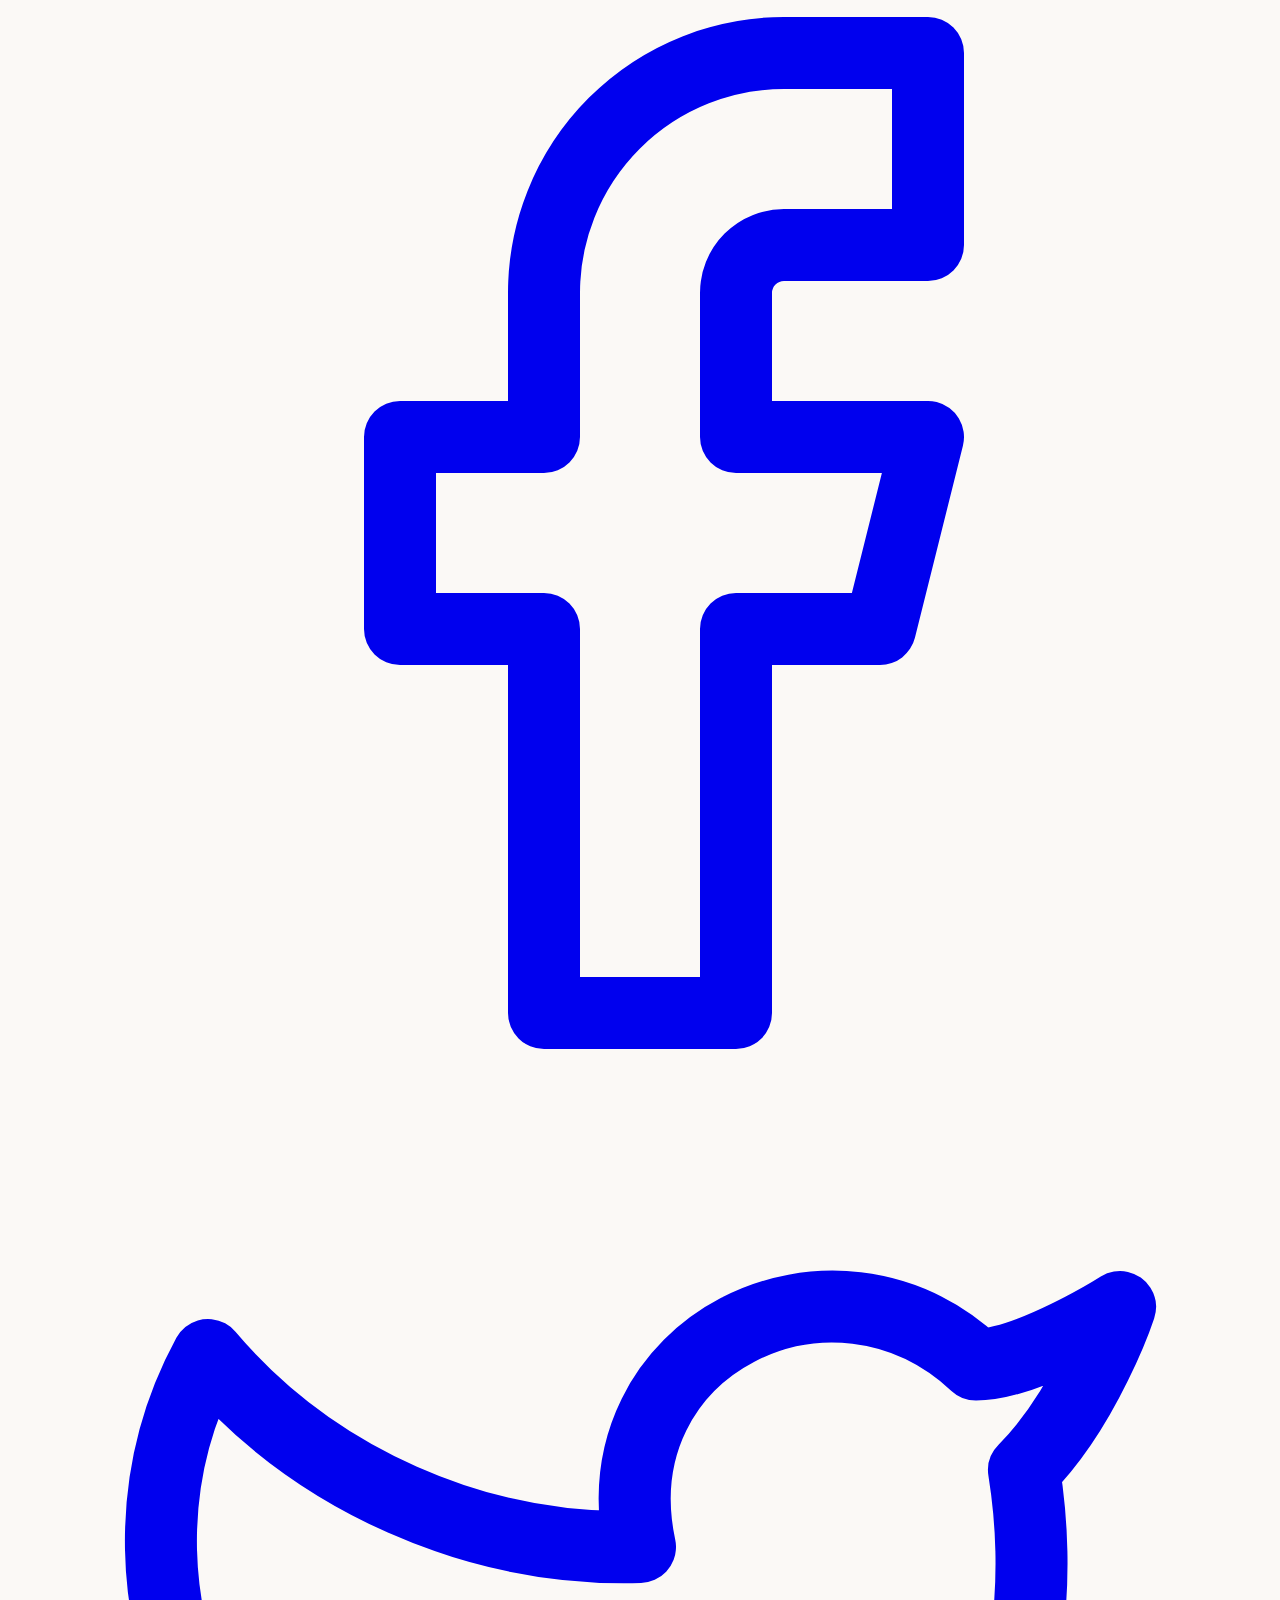
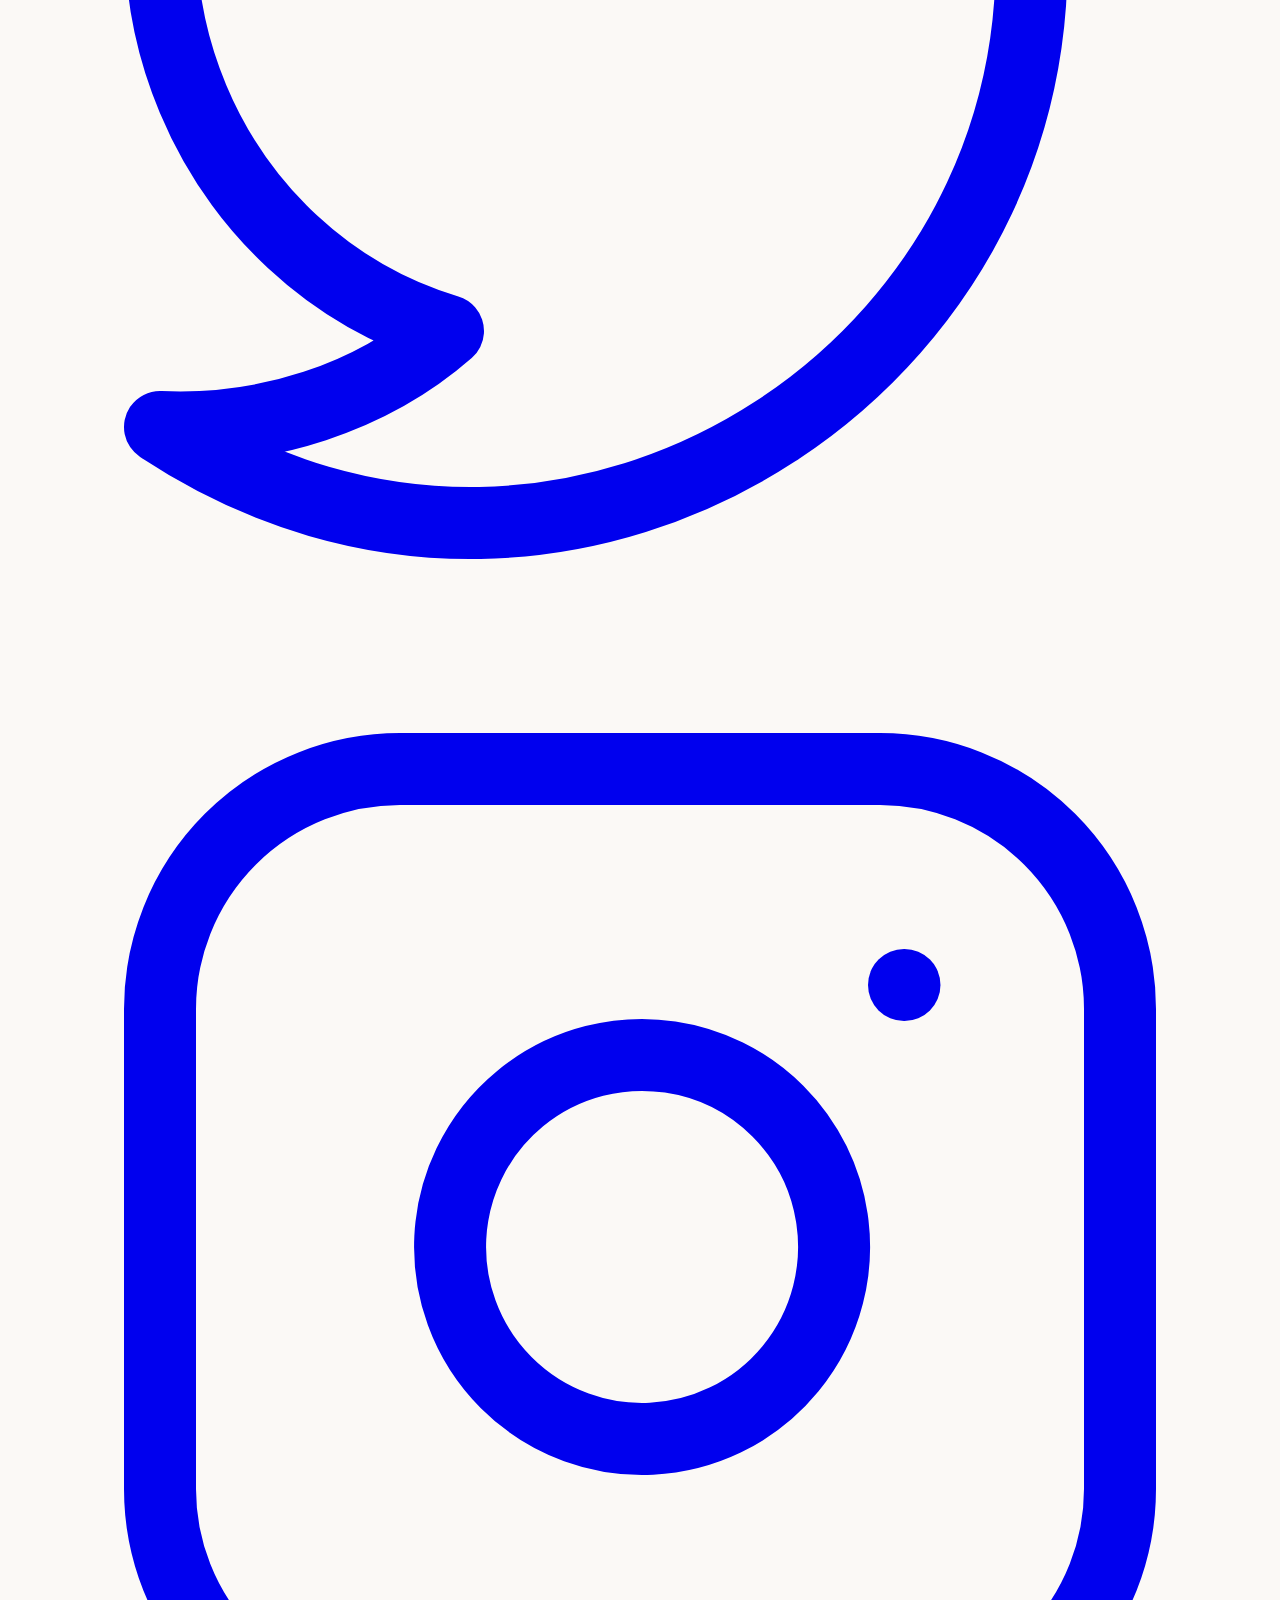
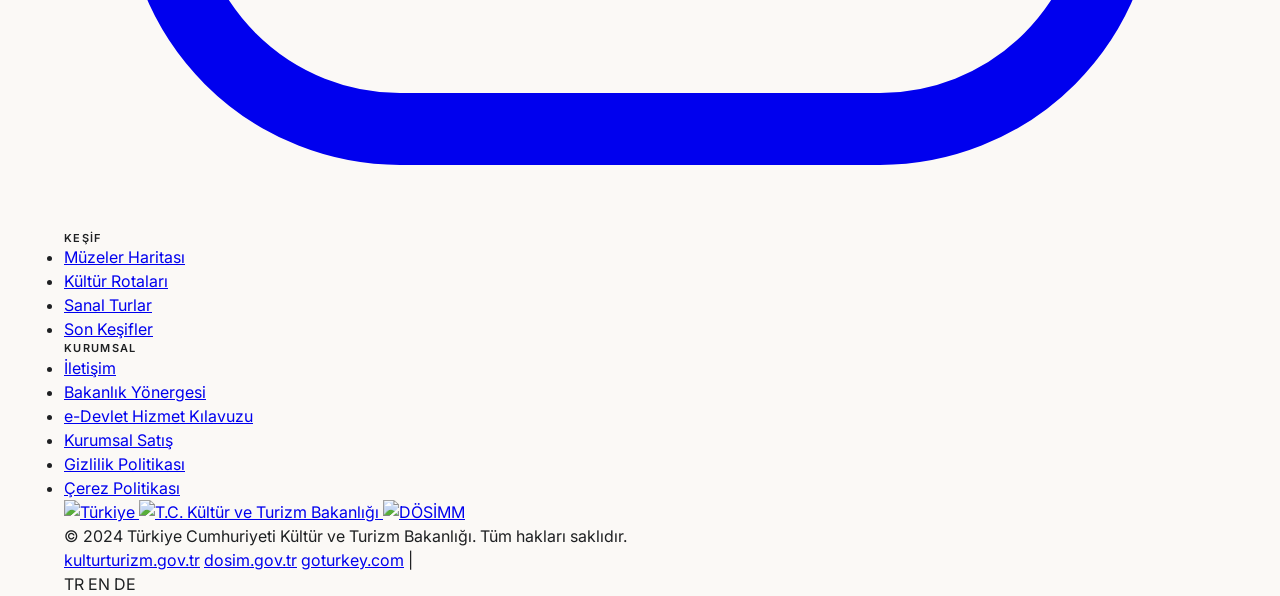
==== commit dfb62926: "style: redesign Hakkimizda page layout with Ephesus background, vertical title indicators, fluid hei" ====
--- a/about.html
+++ b/about.html
@@ -59,6 +59,20 @@
             display: inline-block;
             vertical-align: middle;
         }
+        @keyframes float-slow {
+            0%, 100% { transform: translateY(0) rotate(0deg); }
+            50% { transform: translateY(-15px) rotate(4deg); }
+        }
+        @keyframes float-reverse {
+            0%, 100% { transform: translateY(0) rotate(0deg); }
+            50% { transform: translateY(15px) rotate(-4deg); }
+        }
+        .animate-float-slow {
+            animation: float-slow 16s ease-in-out infinite;
+        }
+        .animate-float-reverse {
+            animation: float-reverse 20s ease-in-out infinite;
+        }
     </style>
 </head>
 <body class="bg-background text-on-background font-body-md selection:bg-elegant-gold selection:text-white transition-colors duration-300">
@@ -70,14 +84,14 @@
             <a class="font-display-lg text-xl md:text-2xl tracking-tighter flex items-center gap-2 whitespace-nowrap" href="index.html">
                 <!-- SVG Logo: Black circle with white 'M' -->
                 <svg class="w-8 h-8 flex-shrink-0" viewBox="0 0 100 100" fill="none" xmlns="http://www.w3.org/2000/svg">
-                    <circle cx="50" cy="50" r="45" class="fill-black stroke-black dark:fill-none dark:stroke-white transition-all duration-300" stroke-width="6"/>
+                    <circle cx="50" cy="50" r="45" class="logo-circle transition-all duration-300" stroke-width="6"/>
                     <path d="M16 80V56H21V20H26L50 51L74 20H79V80H74V45L50 64L26 45V56H31V80H16Z" fill="white"/>
                 </svg>
                 <span><span class="text-primary">Müze</span><span class="text-deep-charcoal dark:text-white">Kart</span></span>
             </a>
             <div class="hidden lg:flex gap-4 xl:gap-5 items-center">
                 <a class="text-on-surface-variant dark:text-surface-variant hover:text-elegant-gold transition-colors font-body-md text-sm whitespace-nowrap" href="index.html" data-i18n="nav_home">Home</a>
-                <a class="text-on-surface hover:text-elegant-gold transition-colors font-body-md text-sm font-semibold whitespace-nowrap" href="about.html" data-i18n="nav_about">About</a>
+                <a class="text-on-surface hover:text-elegant-gold transition-colors font-body-md text-sm font-semibold whitespace-nowrap nav-link-active" href="about.html" data-i18n="nav_about">About</a>
                 <a class="text-on-surface-variant dark:text-surface-variant hover:text-elegant-gold transition-colors font-body-md text-sm whitespace-nowrap" href="museums.html" data-i18n="nav_museums">Museums</a>
                 <a class="text-on-surface-variant dark:text-surface-variant hover:text-elegant-gold transition-colors font-body-md text-sm whitespace-nowrap" href="night-museum.html" data-i18n="nav_night">Night Museum</a>
                 <a class="bg-primary text-white hover:bg-elegant-gold transition-colors font-body-md text-xs font-semibold px-3.5 py-1.5 rounded-full whitespace-nowrap ml-1" href="museumpass.html" data-i18n="nav_pass">MuseumPass</a>
@@ -156,102 +170,150 @@
     </div>
 </header>
 
-<main class="pt-20">
-    <!-- About Page Hero Banner -->
-    <section class="relative h-[45vh] w-full overflow-hidden bg-deep-charcoal flex items-center justify-center">
-        <img src="assets/images/cover_about_us.jpg" alt="About Us Cover" class="absolute inset-0 w-full h-full object-cover opacity-60">
-        <div class="absolute inset-0 bg-gradient-to-t from-background via-background/40 to-transparent z-10"></div>
-        <div class="relative z-20 text-center px-4 max-w-4xl mx-auto space-y-4">
-            <span class="font-label-caps text-elegant-gold tracking-widest text-sm" data-i18n="hero_tagline">ZAMANSIZ MİRAS</span>
-            <h1 class="font-display-lg text-4xl md:text-5xl text-white font-bold uppercase tracking-wider" data-i18n="about_title">Hakkımızda</h1>
-            <p class="font-body-lg text-stone-gray text-base md:text-lg max-w-2xl mx-auto" data-i18n="about_subtitle">Bir Ulusun Tarihini ve Kültürel Mirasını Koruyoruz</p>
-        </div>
-    </section>
-
-    <!-- Asymmetric Content Section -->
-    <section class="section container">
-        <div class="grid grid-cols-1 lg:grid-cols-12 gap-16 items-center">
+<main class="pt-20 bg-background text-on-background transition-colors duration-    <!-- Blue Heritage Wrapper containing all main sections -->
+    <div class="relative w-full bg-gradient-to-br from-[#00A4C3] to-[#005f73] text-white overflow-hidden transition-all duration-300">
+        
+        <!-- Ephesus Background Hero Section (Takes up the entire first fold to avoid peaking other sections) -->
+        <div class="relative w-full min-h-[calc(100vh-5rem)] flex flex-col justify-center py-16 md:py-24"
+             style="background: linear-gradient(to bottom, rgba(0, 164, 195, 0.88), rgba(0, 95, 115, 0.95)), url('assets/images/ephesus.png') center/cover no-repeat; background-blend-mode: multiply;">
             
-            <!-- Left Side: Deep Rooted Legacy Details (7 Cols) -->
-            <div class="lg:col-span-7 space-y-6">
-                <span class="font-label-caps text-elegant-gold tracking-widest block" data-i18n="featured_tag">SEÇKİN KOLEKSİYON</span>
-                <h2 class="font-headline-lg text-3xl md:text-4xl text-deep-charcoal dark:text-white font-bold" data-i18n="about_legacy_title">Köklü Mirasımız</h2>
-                <div class="w-16 h-[2px] bg-elegant-gold my-4"></div>
-                <p class="font-body-lg text-on-surface-variant dark:text-surface-variant leading-relaxed text-justify" data-i18n="about_legacy_text1">
-                    Türkiye Cumhuriyeti Kültür ve Turizm Bakanlığı denetimindeki MÜZE portalı, Anadolu'nun binlerce yıllık medeniyet birikimini dünyaya sunma misyonuyla kurulmuştur. Göbeklitepe'den Efes'e, Truva'dan Selçuklu ve Osmanlı miraslarına uzanan bu zengin topraklar, insanlığın ortak hafızasıdır.
-                </p>
-                <p class="font-body-md text-on-surface-variant/80 dark:text-surface-variant/80 leading-relaxed text-justify" data-i18n="about_legacy_text2">
-                    Teknolojiyi kültürel mirasın korunması ve erişilebilir kılınması için entegre ederek, yerli ve yabancı tüm ziyaretçilerin bu eşsiz hazinelere en konforlu şekilde erişmesini hedefliyoruz. Müzelerimiz sadece geçmişi değil, aynı zamanda geleceğe ilham veren ortak değerlerimizi temsil eder.
-                </p>
-            </div>
-
-            <!-- Right Side: Editorial Image Block (5 Cols) -->
-            <div class="lg:col-span-5 relative">
-                <!-- Large Image Border Accent -->
-                <div class="absolute -inset-4 border border-elegant-gold/20 rounded z-0"></div>
-                <!-- Image Wrapper -->
-                <div class="relative z-10 card-editorial-image aspect-[4/5] rounded shadow-lg overflow-hidden border border-stone-gray dark:border-on-surface-variant">
-                    <img src="assets/images/museum_statue_bust.png" alt="Museum Sculpture Bust" class="w-full h-full object-cover hover:scale-105 transition-transform duration-700">
-                </div>
-            </div>
-        </div>
-    </section>
-
-    <!-- Milestones Timeline Section -->
-    <section class="section bg-stone-gray/10 dark:bg-stone-gray/5 border-y border-stone-gray dark:border-on-surface-variant">
-        <div class="container">
-            <div class="text-center mb-16">
-                <span class="font-label-caps text-elegant-gold tracking-widest block mb-2" data-i18n="hero_tagline">KRONOLOJİ</span>
-                <h2 class="font-headline-lg text-3xl md:text-4xl text-deep-charcoal dark:text-white" data-i18n="about_timeline_title">Kültür Tarihimizdeki Önemli Kilometre Taşları</h2>
-                <div class="w-12 h-[2px] bg-elegant-gold mx-auto mt-4"></div>
-            </div>
-
-            <!-- Vertical Timeline Layout -->
-            <div class="relative border-l-2 border-elegant-gold/30 max-w-4xl mx-auto pl-8 space-y-12">
-                <!-- Timeline Item 1 -->
-                <div class="relative group">
-                    <!-- Dot -->
-                    <div class="absolute -left-[41px] top-1.5 w-6 h-6 rounded-full bg-paper-white dark:bg-deep-charcoal border-2 border-elegant-gold flex items-center justify-center transition-all duration-300 group-hover:bg-elegant-gold z-10">
-                        <div class="w-2 h-2 rounded-full bg-elegant-gold group-hover:bg-white transition-all"></div>
-                    </div>
-                    <!-- Card content -->
-                    <div class="bg-paper-white dark:bg-deep-charcoal border border-stone-gray dark:border-on-surface-variant p-6 rounded shadow-sm hover:border-elegant-gold transition-all duration-300">
-                        <span class="font-display-lg text-2xl text-primary dark:text-elegant-gold font-bold block mb-2" data-i18n="about_find_1_date">1891</span>
-                        <h3 class="font-headline-md text-lg text-deep-charcoal dark:text-white mb-2" data-i18n="about_find_1_title">Müze-i Hümayun'un Kurulması</h3>
-                        <p class="font-body-md text-sm text-on-surface-variant dark:text-surface-variant" data-i18n="about_find_1_desc">Osman Hamdi Bey öncülüğünde Türkiye'nin ilk modern müze binası olan İstanbul Arkeoloji Müzesi ziyarete açıldı.</p>
-                    </div>
-                </div>
-
-                <!-- Timeline Item 2 -->
-                <div class="relative group">
-                    <!-- Dot -->
-                    <div class="absolute -left-[41px] top-1.5 w-6 h-6 rounded-full bg-paper-white dark:bg-deep-charcoal border-2 border-elegant-gold flex items-center justify-center transition-all duration-300 group-hover:bg-elegant-gold z-10">
-                        <div class="w-2 h-2 rounded-full bg-elegant-gold group-hover:bg-white transition-all"></div>
-                    </div>
-                    <!-- Card content -->
-                    <div class="bg-paper-white dark:bg-deep-charcoal border border-stone-gray dark:border-on-surface-variant p-6 rounded shadow-sm hover:border-elegant-gold transition-all duration-300">
-                        <span class="font-display-lg text-2xl text-primary dark:text-elegant-gold font-bold block mb-2" data-i18n="about_find_2_date">1963</span>
-                        <h3 class="font-headline-md text-lg text-deep-charcoal dark:text-white mb-2" data-i18n="about_find_2_title">Efes Kazılarının Başlaması</h3>
-                        <p class="font-body-md text-sm text-on-surface-variant dark:text-surface-variant" data-i18n="about_find_2_desc">Avusturya Arkeoloji Enstitüsü ve Türk ekiplerin ortaklığında Efes Antik Kentinde modern dönemin en büyük kazı ve restorasyon çalışmaları başlatıldı.</p>
-                    </div>
-                </div>
-
-                <!-- Timeline Item 3 -->
-                <div class="relative group">
-                    <!-- Dot -->
-                    <div class="absolute -left-[41px] top-1.5 w-6 h-6 rounded-full bg-paper-white dark:bg-deep-charcoal border-2 border-elegant-gold flex items-center justify-center transition-all duration-300 group-hover:bg-elegant-gold z-10">
-                        <div class="w-2 h-2 rounded-full bg-elegant-gold group-hover:bg-white transition-all"></div>
-                    </div>
-                    <!-- Card content -->
-                    <div class="bg-paper-white dark:bg-deep-charcoal border border-stone-gray dark:border-on-surface-variant p-6 rounded shadow-sm hover:border-elegant-gold transition-all duration-300">
-                        <span class="font-display-lg text-2xl text-primary dark:text-elegant-gold font-bold block mb-2" data-i18n="about_find_3_date">2018</span>
-                        <h3 class="font-headline-md text-lg text-deep-charcoal dark:text-white mb-2" data-i18n="about_find_3_title">Göbeklitepe'nin UNESCO Listesine Girmesi</h3>
-                        <p class="font-body-md text-sm text-on-surface-variant dark:text-surface-variant" data-i18n="about_find_3_desc">Dünyanın en eski tapınak merkezi Göbeklitepe, UNESCO Dünya Miras Listesi'ne alınarak tüm dünyaya tanıtıldı.</p>
-                    </div>
-                </div>
-            </div>
-        </div>
-    </section>
+            <!-- Page Title: Hakkımızda -->
+            <div class="relative z-10 max-w-container-max w-full mx-auto px-desktop mb-10">
+                <div class="pl-4 border-l-2 border-cyan-200/60">
+                    <span class="text-[10px] md:text-xs font-bold text-cyan-200 uppercase tracking-widest block mb-2" data-i18n="about_tag_hakkimizda">KÜLTÜR HİZMETLERİ</span>
+                    <h1 class="text-3xl md:text-4xl lg:text-5xl font-sans font-bold text-white tracking-tight leading-none" style="font-family: 'Inter', sans-serif;" data-i18n="about_title">Hakkımızda</h1>
+                </div>
+            </div>
+
+            <!-- Section 1: MüzeKart Nedir? (Free Text Flow, No Boxes) -->
+            <section class="relative z-10 max-w-container-max w-full mx-auto px-desktop space-y-6">
+                <div class="pl-4 border-l-2 border-cyan-200/60">
+                    <span class="text-[10px] md:text-xs font-bold text-cyan-200 uppercase tracking-widest block mb-2" data-i18n="about_tag_nedir">DİJİTAL DÖNÜŞÜM</span>
+                    <h2 class="text-xl md:text-2xl font-sans font-bold text-white" style="font-family: 'Inter', sans-serif;" data-i18n="about_what_title">MüzeKart Nedir?</h2>
+                </div>
+                
+                <div class="space-y-6 text-white/90 text-sm md:text-base leading-relaxed text-left font-sans max-w-4xl pl-4">
+                    <p data-i18n="about_what_p1" class="text-base font-semibold text-white leading-normal">MüzeKart, kullanıcıların Türkiye’deki müze ve ören yerlerine daha kolay erişmesini sağlayan dijital ve kart tabanlı bir kültür hizmetidir. T.C. Kültür ve Turizm Bakanlığı, Milli Saraylar ve Çanakkale Alan Başkanlığı’na bağlı 350’den fazla müze ve ören yerinde kullanılabilir.</p>
+                    <p data-i18n="about_what_p2">Bu hizmet, T.C. Kültür ve Turizm Bakanlığı ile ilgili bağlı kurumların müze ve ören yeri ziyaret süreçlerini destekleyen resmi dijital hizmet altyapısıdır.</p>
+                    <p data-i18n="about_what_p3">MüzeKart ile kullanıcılar kart satın alma, mobil kart oluşturma, geçerli müze ve ören yerlerini görüntüleme, ziyaret bilgilerine ulaşma ve hesap işlemlerini yönetme gibi hizmetlere tek platform üzerinden erişebilir. Mobil MüzeKart sayesinde kart dijital olarak oluşturulabilir ve karekod ile temassız giriş yapılabilir.</p>
+                </div>
+            </section>
+        </div>
+
+        <!-- Section 2: Kimler Kullanabilir? (Free Text 3-Column Grid, No Boxes) -->
+        <section class="relative z-10 py-16 md:py-24 max-w-container-max mx-auto px-desktop border-t border-white/10">
+            <div class="mb-10 pl-4 border-l-2 border-cyan-200/60">
+                <span class="text-[10px] md:text-xs font-bold text-cyan-200 uppercase tracking-widest block mb-2" data-i18n="about_tag_kimler">ZİYARETÇİ SEÇENEKLERİ</span>
+                <h2 class="text-xl md:text-2xl font-sans font-bold text-white" style="font-family: 'Inter', sans-serif;" data-i18n="about_who_title">Kimler Kullanabilir?</h2>
+            </div>
+
+            <div class="grid grid-cols-1 md:grid-cols-3 gap-8 md:gap-12 text-left pl-4">
+                <!-- Column 1: Citizens -->
+                <div class="space-y-4 flex flex-col justify-between h-full">
+                    <div class="space-y-4">
+                        <div class="flex items-center gap-2.5">
+                            <span class="material-symbols-outlined text-cyan-200 text-2xl">badge</span>
+                            <h3 class="font-sans text-base md:text-lg text-white font-bold leading-snug" data-i18n="about_who_card1_title">T.C. Vatandaşları</h3>
+                        </div>
+                        <p class="font-sans text-xs md:text-sm text-white/80 leading-relaxed text-left" data-i18n="about_who_card1_desc">Türkiye Cumhuriyeti vatandaşları, 5203 sayılı Kanun'a tabi Mavi Kart sahipleri ve KKTC vatandaşları MüzeKart hizmetlerinden tam olarak faydalanabilirler.</p>
+                    </div>
+                    <div class="pt-4 mt-auto">
+                        <a href="museumpass.html?tab=national" class="inline-flex items-center justify-center px-5 py-2.5 border border-cyan-200/40 text-[11px] font-bold text-cyan-200 hover:bg-cyan-200 hover:text-deep-charcoal transition-all rounded-full uppercase tracking-wider gap-2">
+                            <span data-i18n="about_who_btn_muzekart">MüzeKart Ailesini İncele</span>
+                            <span class="material-symbols-outlined text-sm">arrow_forward</span>
+                        </a>
+                    </div>
+                </div>
+
+                <!-- Column 2: Students -->
+                <div class="space-y-4 flex flex-col justify-between h-full">
+                    <div class="space-y-4">
+                        <div class="flex items-center gap-2.5">
+                            <span class="material-symbols-outlined text-cyan-200 text-2xl">school</span>
+                            <h3 class="font-sans text-base md:text-lg text-white font-bold leading-snug" data-i18n="about_who_card2_title">Öğrenciler</h3>
+                        </div>
+                        <p class="font-sans text-xs md:text-sm text-white/80 leading-relaxed text-left" data-i18n="about_who_card2_desc">Türkiye'de veya KKTC'de eğitim gören tüm yerli ve yabancı öğrenciler, kendilerine özel indirimli kart olanaklarından öğrenci kimlik belgesi ibrazıyla yararlanabilirler.</p>
+                    </div>
+                    <div class="pt-4 mt-auto">
+                        <a href="museumpass.html?tab=national" class="inline-flex items-center justify-center px-5 py-2.5 border border-cyan-200/40 text-[11px] font-bold text-cyan-200 hover:bg-cyan-200 hover:text-deep-charcoal transition-all rounded-full uppercase tracking-wider gap-2">
+                            <span data-i18n="about_who_btn_discounted">İndirimli MüzeKart İncele</span>
+                            <span class="material-symbols-outlined text-sm">arrow_forward</span>
+                        </a>
+                    </div>
+                </div>
+
+                <!-- Column 3: Foreign Visitors -->
+                <div class="space-y-4 flex flex-col justify-between h-full">
+                    <div class="space-y-4">
+                        <div class="flex items-center gap-2.5">
+                            <span class="material-symbols-outlined text-cyan-200 text-2xl">explore</span>
+                            <h3 class="font-sans text-base md:text-lg text-white font-bold leading-snug" data-i18n="about_who_card3_title">Yabancı Ziyaretçiler</h3>
+                        </div>
+                        <p class="font-sans text-xs md:text-sm text-white/80 leading-relaxed text-left" data-i18n="about_who_card3_desc">Türkiye'yi ziyaret eden yabancı kullanıcılar için ise MüzeKart yerine MuseumPass seçenekleri sunulmaktadır. MuseumPass, yabancı ziyaretçilerin Türkiye’deki müze ve ören yerlerini bölgesel veya genel seçeneklerle keşfetmesini sağlar.</p>
+                    </div>
+                    <div class="pt-4 mt-auto">
+                        <a href="museumpass.html?tab=nationwide" class="inline-flex items-center justify-center px-5 py-2.5 border border-cyan-200/40 text-[11px] font-bold text-cyan-200 hover:bg-cyan-200 hover:text-deep-charcoal transition-all rounded-full uppercase tracking-wider gap-2">
+                            <span data-i18n="about_who_btn_museumpass">MuseumPass Ailesini İncele</span>
+                            <span class="material-symbols-outlined text-sm">arrow_forward</span>
+                        </a>
+                    </div>
+                </div>
+            </div>
+        </section>
+
+        <!-- Section 3: Amacımız (Free Text Vision Block, No Boxes) -->
+        <section class="relative z-10 py-16 md:py-24 max-w-container-max mx-auto px-desktop space-y-12 border-t border-white/10">
+            <div class="space-y-6 text-left">
+                <div class="pl-4 border-l-2 border-cyan-200/60">
+                    <span class="text-[10px] md:text-xs font-bold text-cyan-200 uppercase tracking-widest block mb-2" data-i18n="about_tag_amacimiz">VİZYON VE MİSYON</span>
+                    <h2 class="text-xl md:text-2xl font-sans font-bold text-white" style="font-family: 'Inter', sans-serif;" data-i18n="about_purpose_title">Amacımız</h2>
+                </div>
+                <div class="space-y-4 text-white/80 text-sm md:text-base leading-relaxed text-left font-sans max-w-4xl pl-4">
+                    <p class="font-semibold text-white text-base md:text-lg" data-i18n="about_purpose_p1">MüzeKart’ın amacı, Türkiye’nin kültürel mirasına erişimi kolaylaştırmak ve müze ziyaretlerini daha hızlı, anlaşılır ve planlanabilir hale getirmektir.</p>
+                    <p data-i18n="about_purpose_p2">Dijital kart, karekodla giriş, müze bilgileri ve ziyaret planlama özellikleriyle MüzeKart; kültürel mirasla kullanıcı arasındaki mesafeyi azaltan çağdaş ve güvenilir bir ziyaret deneyimi sunar.</p>
+                </div>
+            </div>
+
+            <!-- Free Text Feature Row (No boxes) -->
+            <div class="grid grid-cols-1 md:grid-cols-4 gap-6 pt-10 border-t border-white/10 pl-4">
+                <!-- Feature 1 -->
+                <div class="space-y-2">
+                    <div class="flex items-center gap-2">
+                        <span class="material-symbols-outlined text-cyan-200 text-2xl">nfc</span>
+                        <h4 class="font-sans text-xs md:text-sm text-white font-bold" data-i18n="about_feature1_title">Dijital Kart</h4>
+                    </div>
+                    <p class="text-[11px] text-white/70 leading-normal text-left" data-i18n="about_feature1_desc">Fiziksel kart taşımaya gerek kalmadan anında profil oluşturma.</p>
+                </div>
+
+                <!-- Feature 2 -->
+                <div class="space-y-2">
+                    <div class="flex items-center gap-2">
+                        <span class="material-symbols-outlined text-cyan-200 text-2xl">qr_code_scanner</span>
+                        <h4 class="font-sans text-xs md:text-sm text-white font-bold" data-i18n="about_feature2_title">Karekodla Giriş</h4>
+                    </div>
+                    <p class="text-[11px] text-white/70 leading-normal text-left" data-i18n="about_feature2_desc">Temassız, güvenli ve hızlı geçiş imkanı.</p>
+                </div>
+
+                <!-- Feature 3 -->
+                <div class="space-y-2">
+                    <div class="flex items-center gap-2">
+                        <span class="material-symbols-outlined text-cyan-200 text-2xl">account_balance</span>
+                        <h4 class="font-sans text-xs md:text-sm text-white font-bold" data-i18n="about_feature3_title">Müze Bilgileri</h4>
+                    </div>
+                    <p class="text-[11px] text-white/70 leading-normal text-left" data-i18n="about_feature3_desc">Giriş ücretleri, ziyaret saatleri ve konum rehberi.</p>
+                </div>
+
+                <!-- Feature 4 -->
+                <div class="space-y-2">
+                    <div class="flex items-center gap-2">
+                        <span class="material-symbols-outlined text-cyan-200 text-2xl">route</span>
+                        <h4 class="font-sans text-xs md:text-sm text-white font-bold" data-i18n="about_feature4_title">Ziyaret Planlama</h4>
+                    </div>
+                    <p class="text-[11px] text-white/70 leading-normal text-left" data-i18n="about_feature4_desc">Kendi rotanızı oluşturup bilet işlemlerini yönetin.</p>
+                </div>
+            </div>
+        </section>
+    </div>
 
     <!-- Contact Form Section -->
     <section id="contact-section" class="section container">
@@ -339,7 +401,7 @@
             <div class="space-y-6">
                 <a class="font-display-lg text-3xl tracking-tighter flex items-center gap-2" href="index.html">
                     <svg class="w-8 h-8 flex-shrink-0" viewBox="0 0 100 100" fill="none" xmlns="http://www.w3.org/2000/svg">
-                        <circle cx="50" cy="50" r="45" class="fill-black stroke-black dark:fill-none dark:stroke-white transition-all duration-300" stroke-width="6"/>
+                        <circle cx="50" cy="50" r="45" class="logo-circle transition-all duration-300" stroke-width="6"/>
                         <path d="M16 80V56H21V20H26L50 51L74 20H79V80H74V45L50 64L26 45V56H31V80H16Z" fill="white"/>
                     </svg>
                     <span><span class="text-primary">Müze</span><span class="text-white">Kart</span></span>
--- a/index.css
+++ b/index.css
@@ -801,6 +801,67 @@
   transform: translateY(-4px) scale(1.02);
 }
 
+/* Dynamic Logo Style - matches the user's primary/main color and dark mode transition */
+.logo-circle {
+  fill: var(--primary-color) !important;
+  stroke: var(--primary-color) !important;
+  transition: fill 0.3s ease, stroke 0.3s ease;
+}
+
+
+/* Active Navigation Link Underline - Dynamically bound to primary theme color */
+.nav-link-active {
+  position: relative;
+}
+.nav-link-active::after {
+  content: '';
+  position: absolute;
+  bottom: -4px;
+  left: 0;
+  width: 100%;
+  height: 2.5px;
+  background-color: var(--primary-color) !important;
+  border-radius: 9999px;
+  transition: background-color 0.3s ease;
+}
+/* Premium Grid Accordion for smooth height transitions */
+.grid-accordion {
+  display: grid;
+  grid-template-rows: 0fr;
+  transition: grid-template-rows 300ms cubic-bezier(.23, 1, .32, 1);
+  overflow: hidden;
+}
+
+.grid-accordion.open {
+  grid-template-rows: 1fr;
+}
+
+.grid-accordion-inner {
+  min-height: 0;
+}
+
+/* Speech bubble pointer for hero info cards */
+.hero-info-card {
+  position: relative;
+}
+
+.hero-info-card::before {
+  content: '';
+  position: absolute;
+  top: -8px;
+  left: 53%;
+  transform: translateX(-50%);
+  border-width: 0 8px 8px 8px;
+  border-style: solid;
+  border-color: transparent transparent var(--paper-white) transparent;
+  z-index: 10;
+  transition: border-color 0.3s ease;
+}
+
+.dark .hero-info-card::before {
+  border-color: transparent transparent #000000 transparent;
+}
+
 /* --- CUSTOM THEME OVERRIDES --- */
 :root {
   --primary-color: #10cdda;
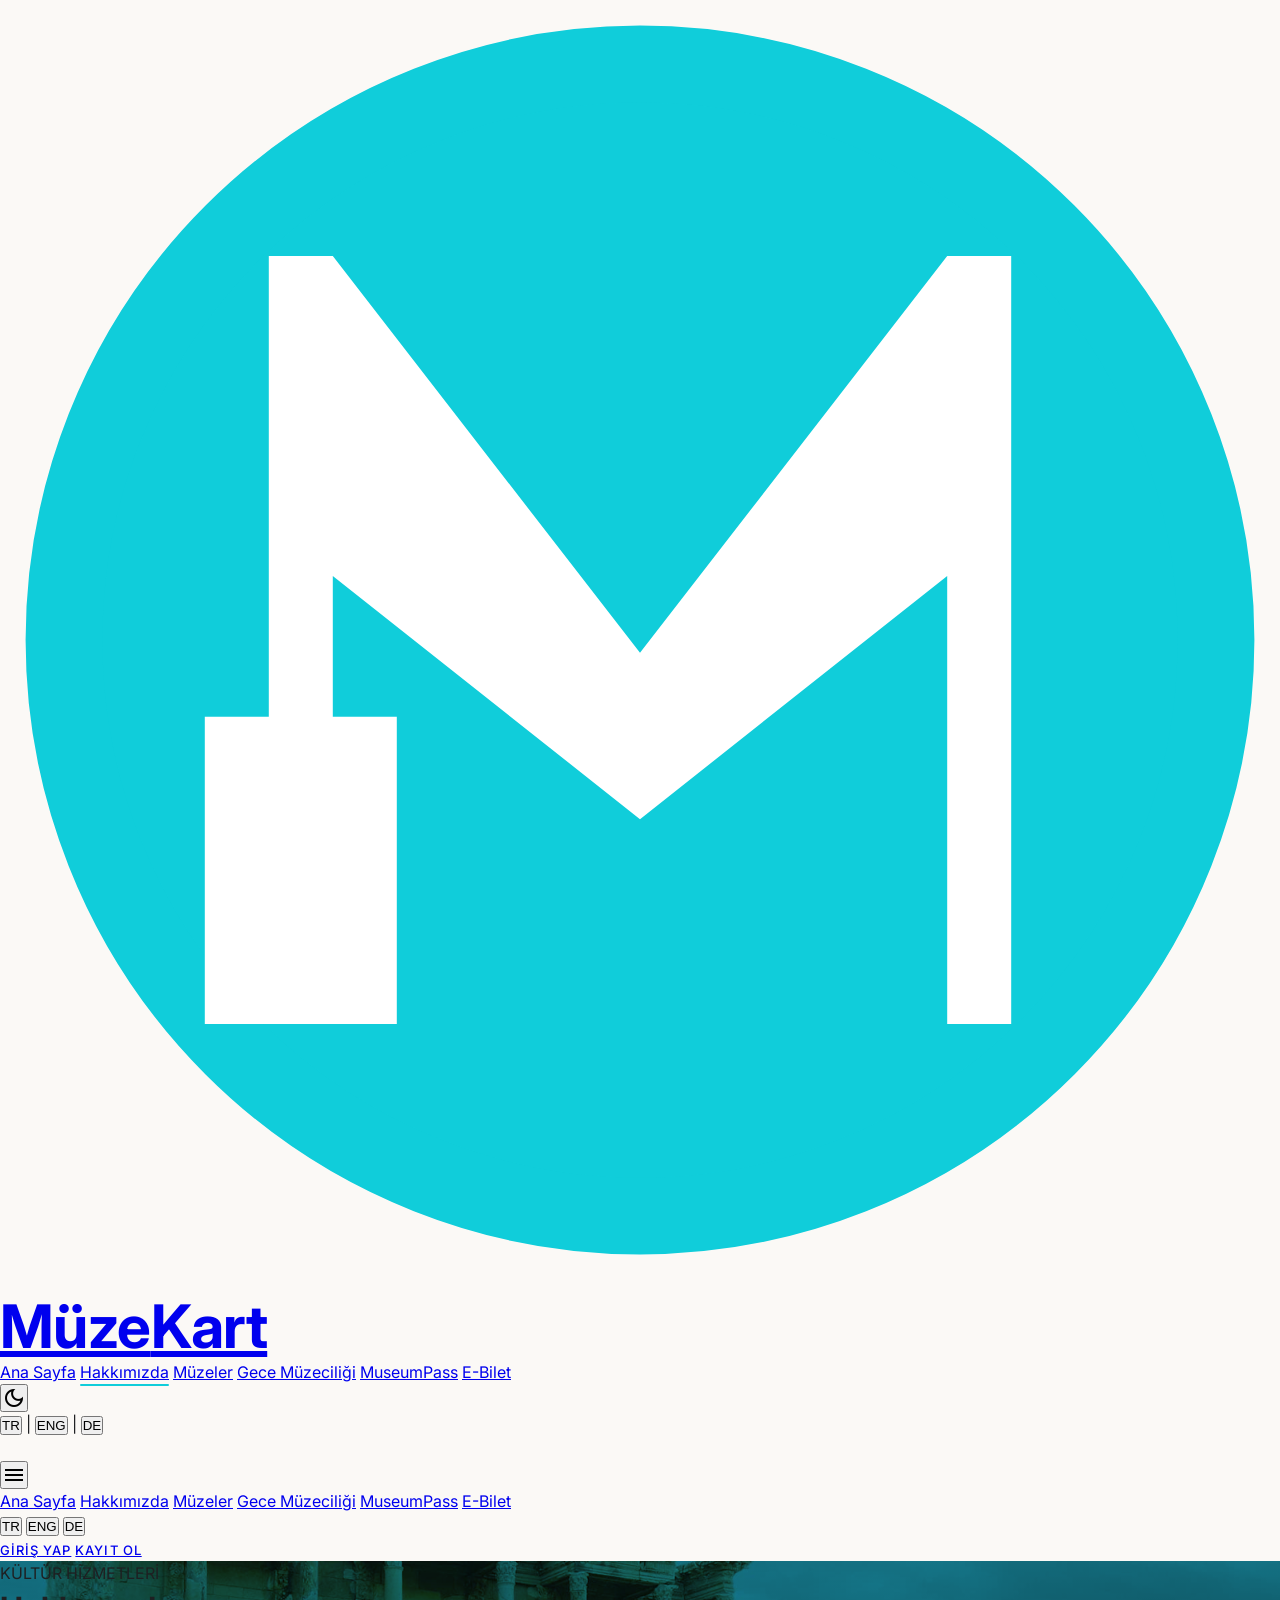
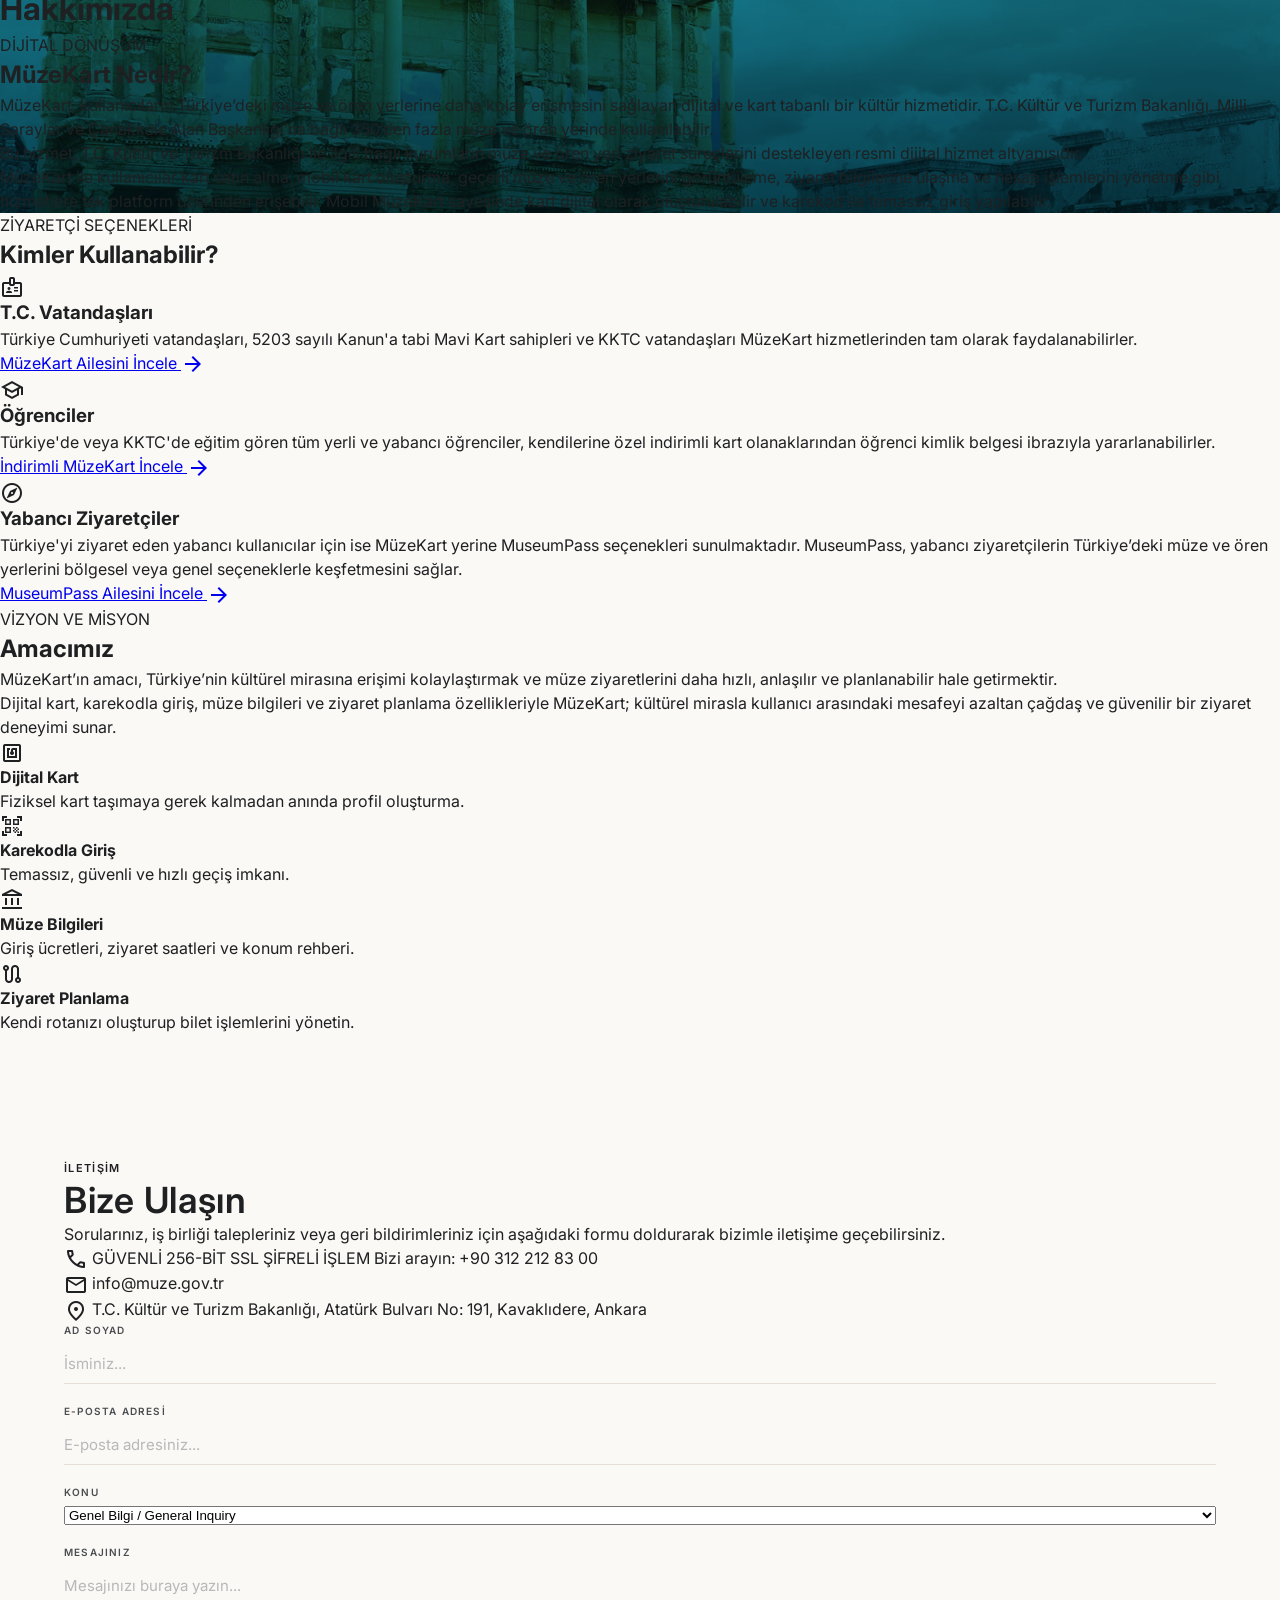
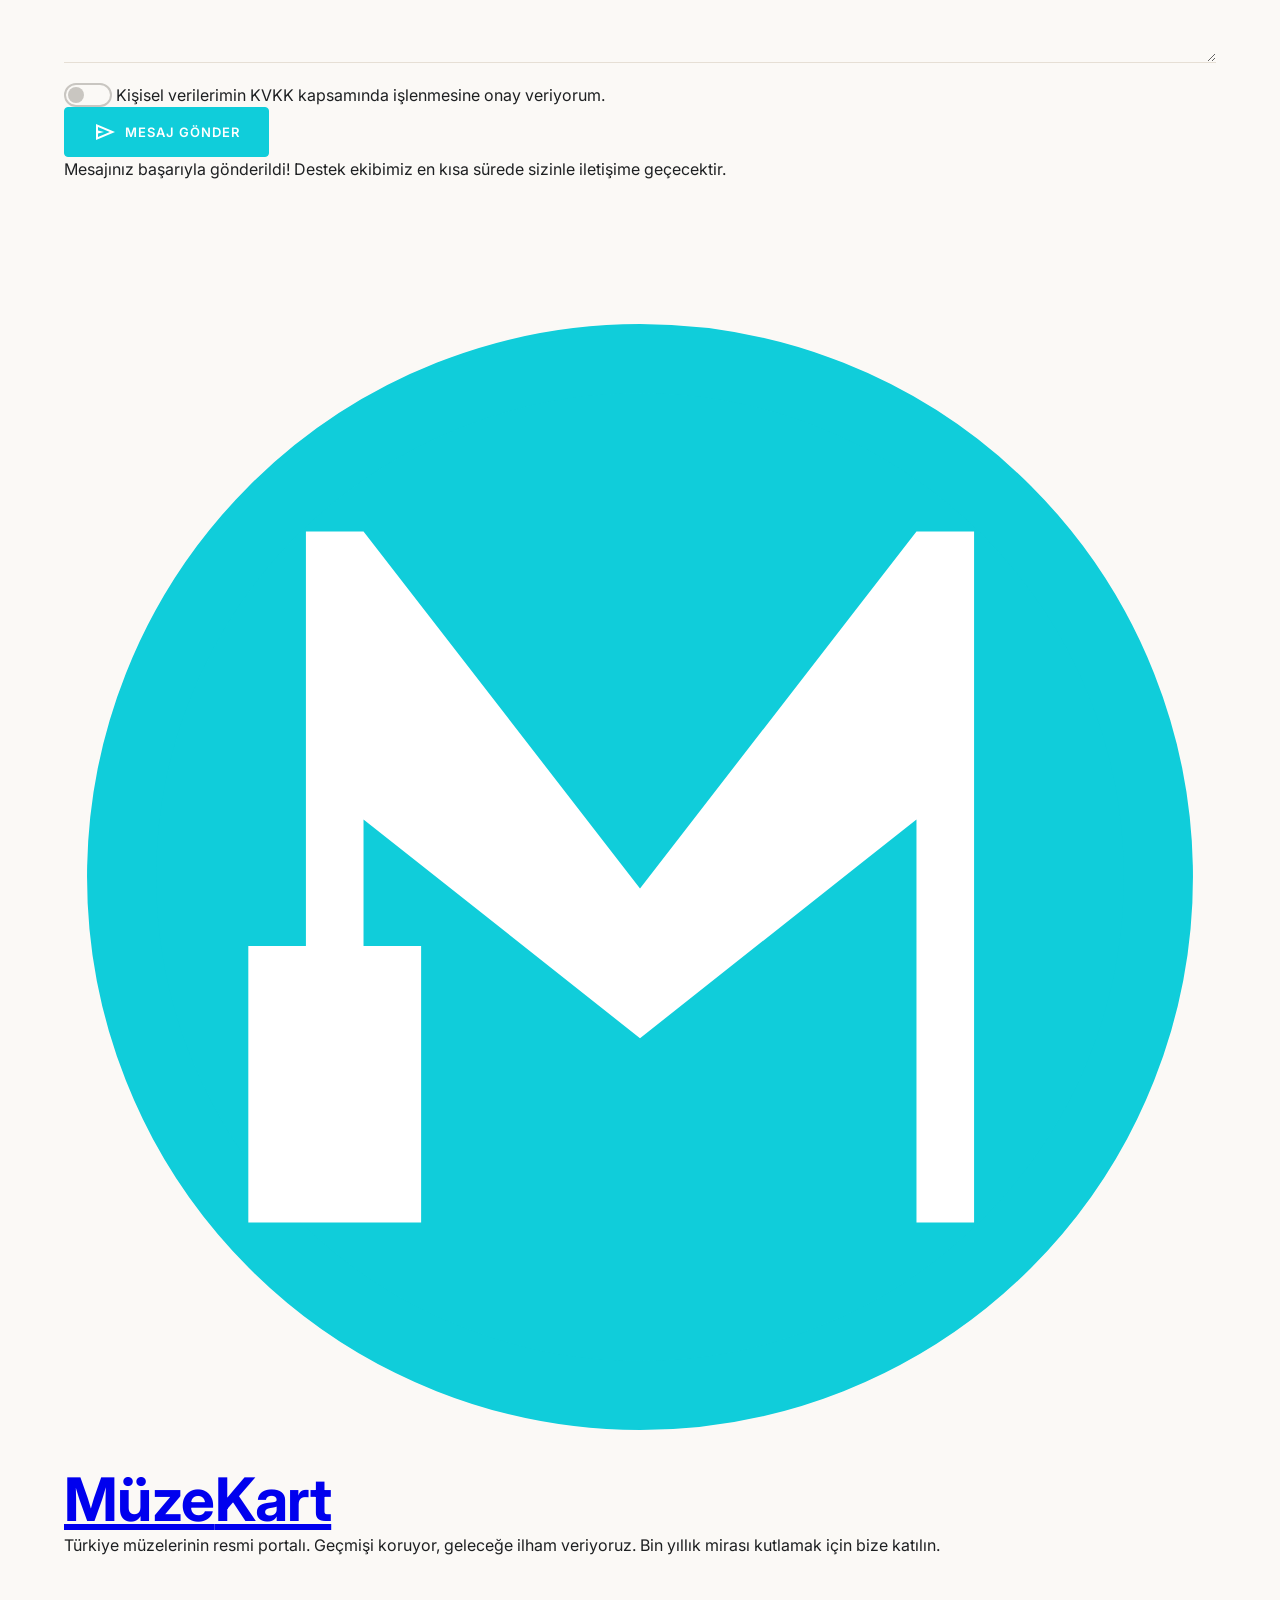
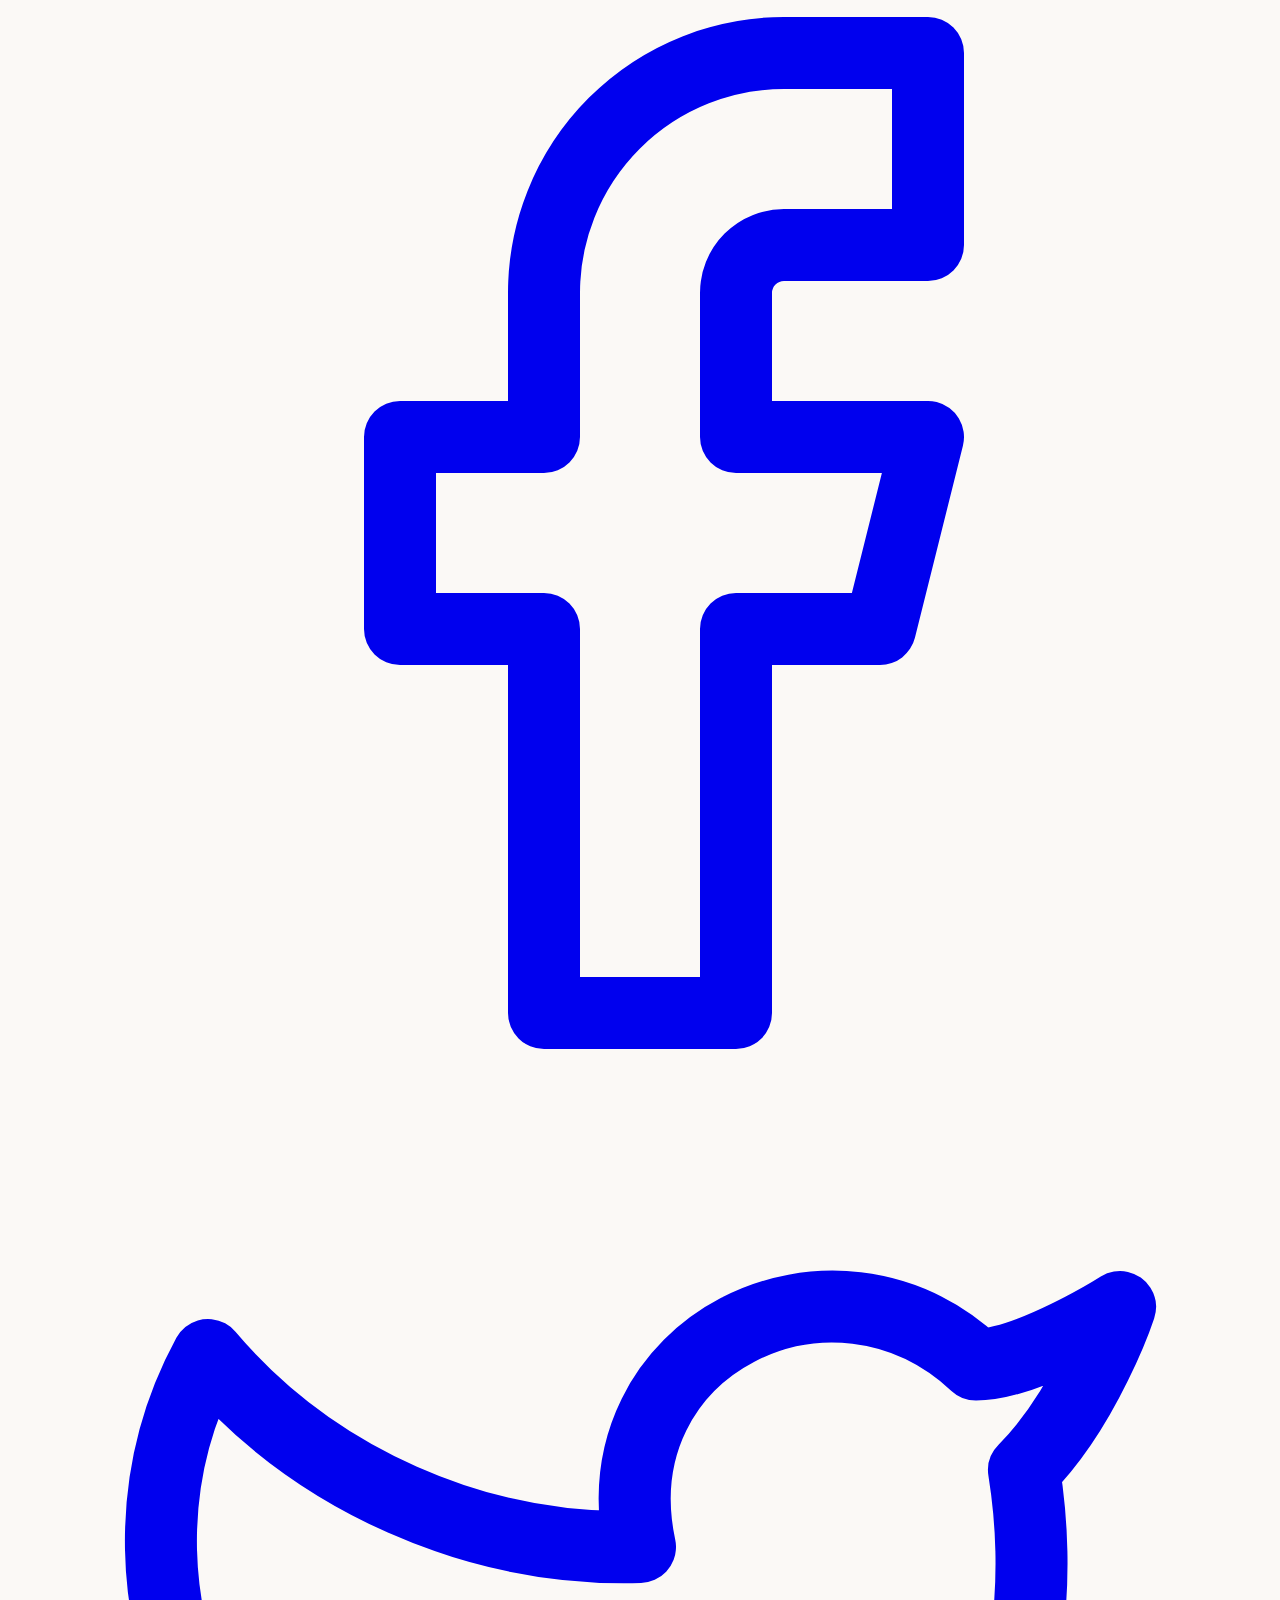
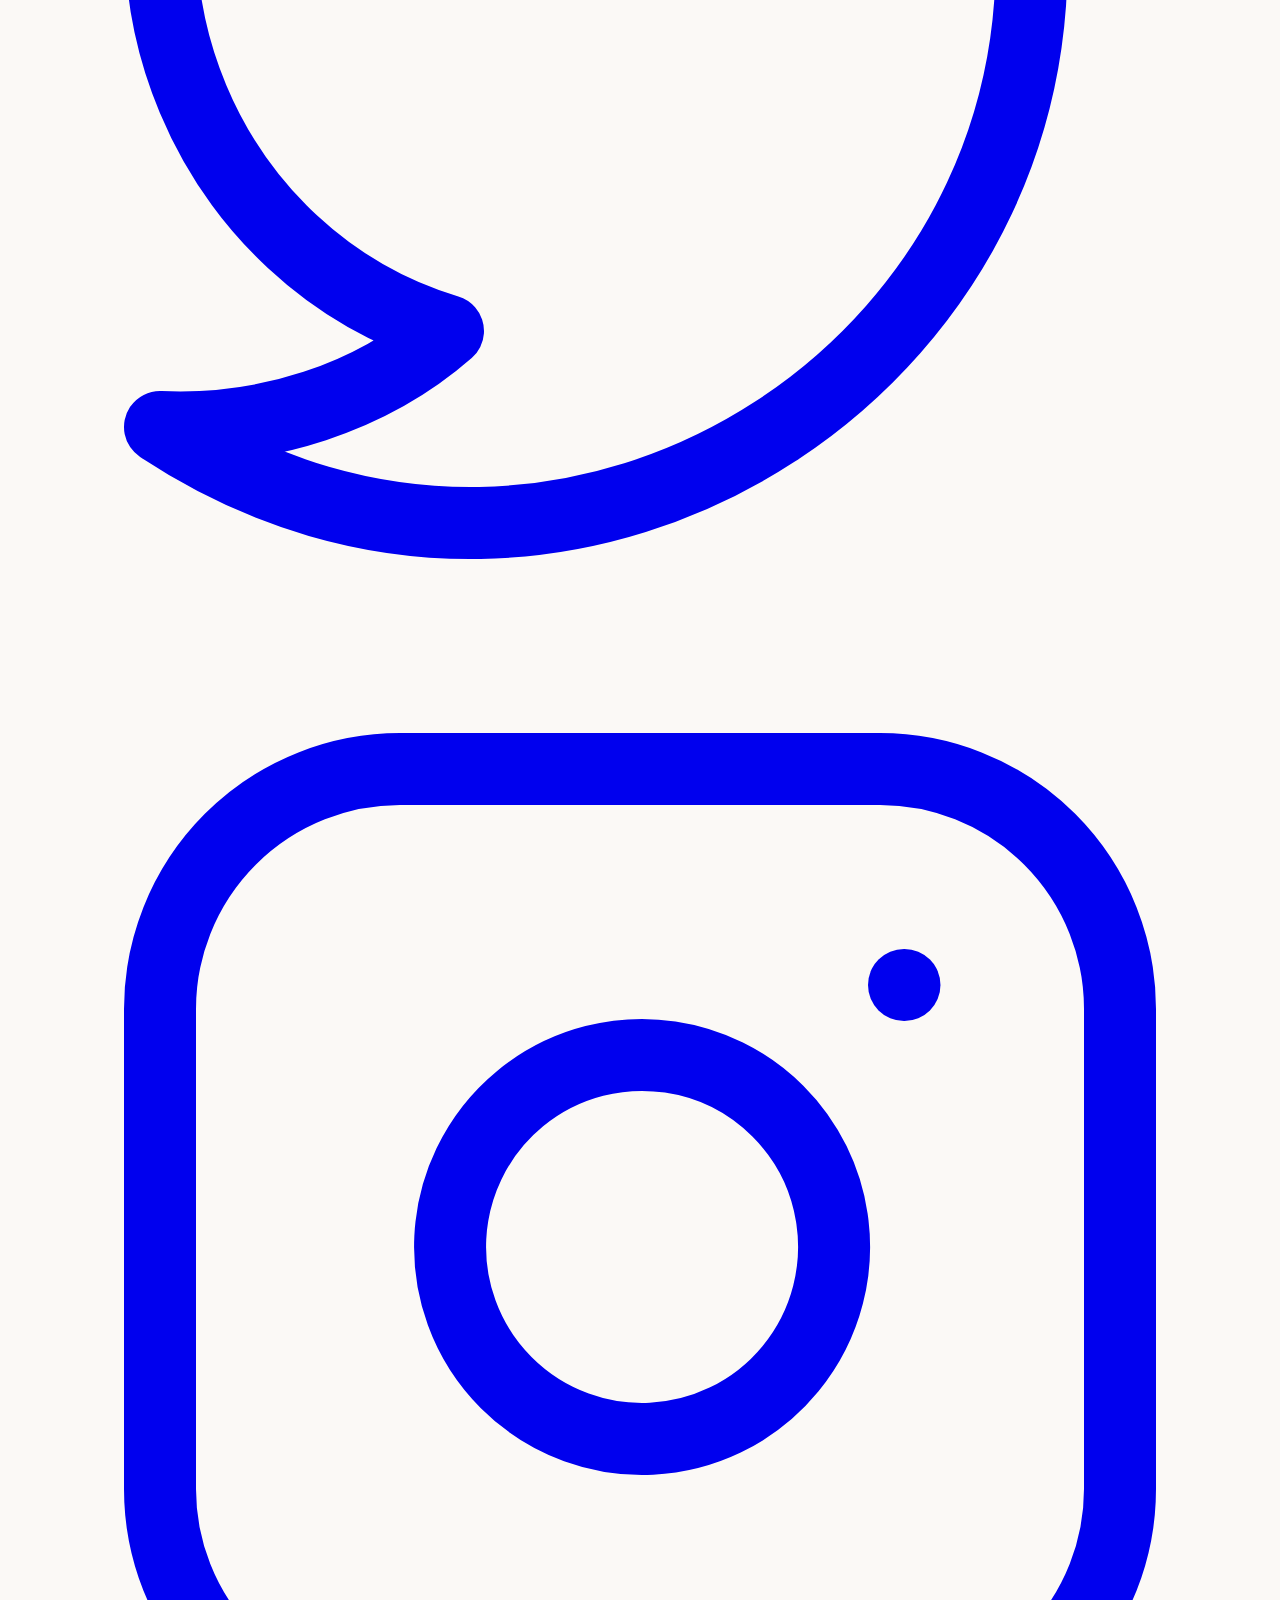
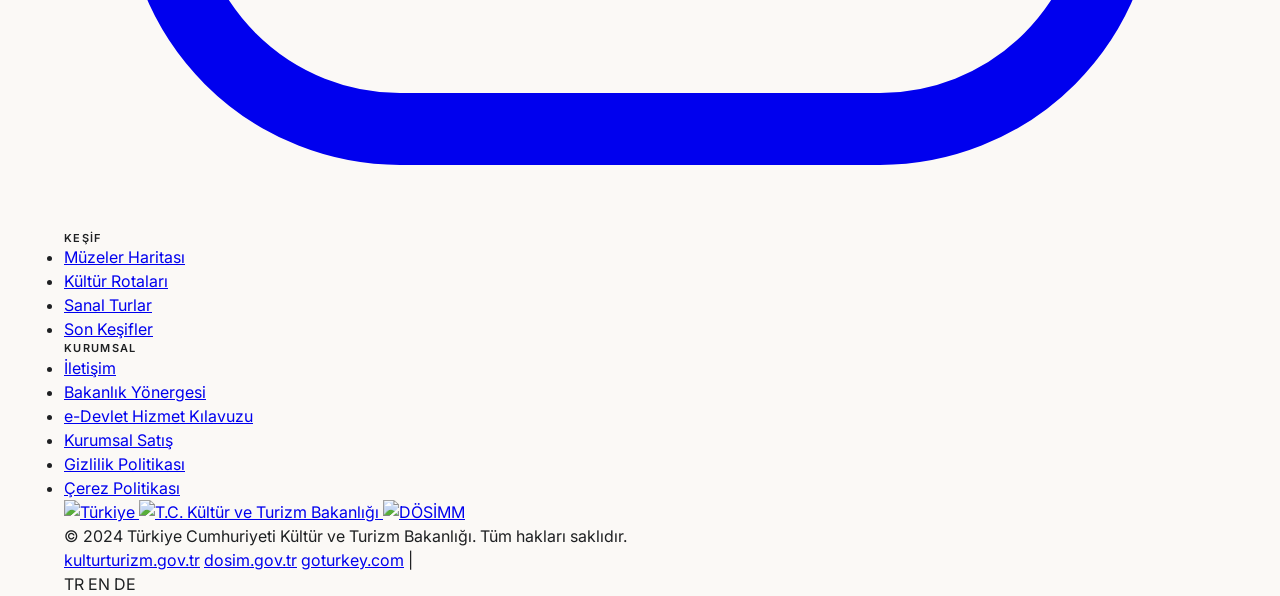
==== commit a773adc6: "fix: repair about.html main wrapper syntax truncation and update background image to cover_about_us." ====
--- a/about.html
+++ b/about.html
@@ -170,12 +170,13 @@
     </div>
 </header>
 
-<main class="pt-20 bg-background text-on-background transition-colors duration-    <!-- Blue Heritage Wrapper containing all main sections -->
+<main class="pt-20 bg-background text-on-background transition-colors duration-300">
+    <!-- Blue Heritage Wrapper containing all main sections -->
     <div class="relative w-full bg-gradient-to-br from-[#00A4C3] to-[#005f73] text-white overflow-hidden transition-all duration-300">
         
-        <!-- Ephesus Background Hero Section (Takes up the entire first fold to avoid peaking other sections) -->
+        <!-- Blue-Toned Background Hero Section (Takes up the entire first fold to avoid peaking other sections) -->
         <div class="relative w-full min-h-[calc(100vh-5rem)] flex flex-col justify-center py-16 md:py-24"
-             style="background: linear-gradient(to bottom, rgba(0, 164, 195, 0.88), rgba(0, 95, 115, 0.95)), url('assets/images/ephesus.png') center/cover no-repeat; background-blend-mode: multiply;">
+             style="background: linear-gradient(to bottom, rgba(0, 164, 195, 0.88), rgba(0, 95, 115, 0.95)), url('assets/images/cover_about_us.jpg') center/cover no-repeat; background-blend-mode: multiply;">
             
             <!-- Page Title: Hakkımızda -->
             <div class="relative z-10 max-w-container-max w-full mx-auto px-desktop mb-10">
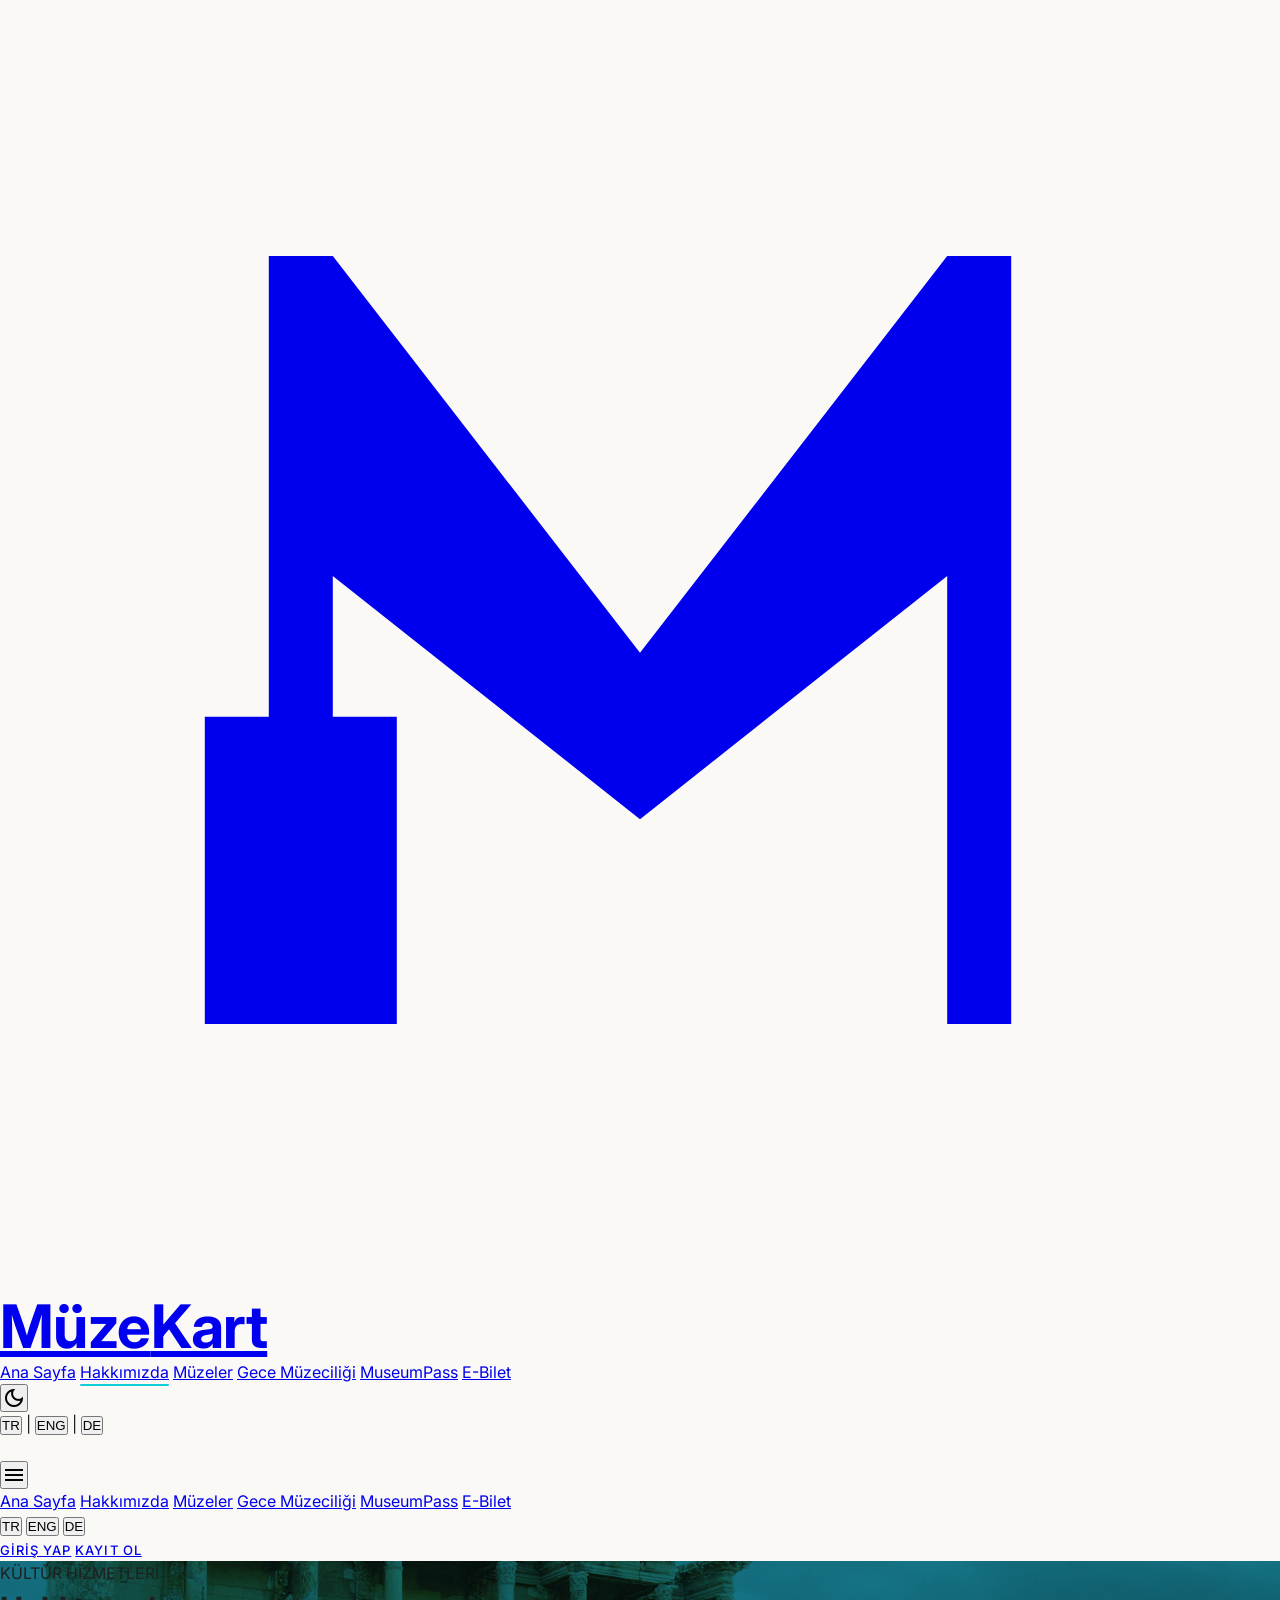
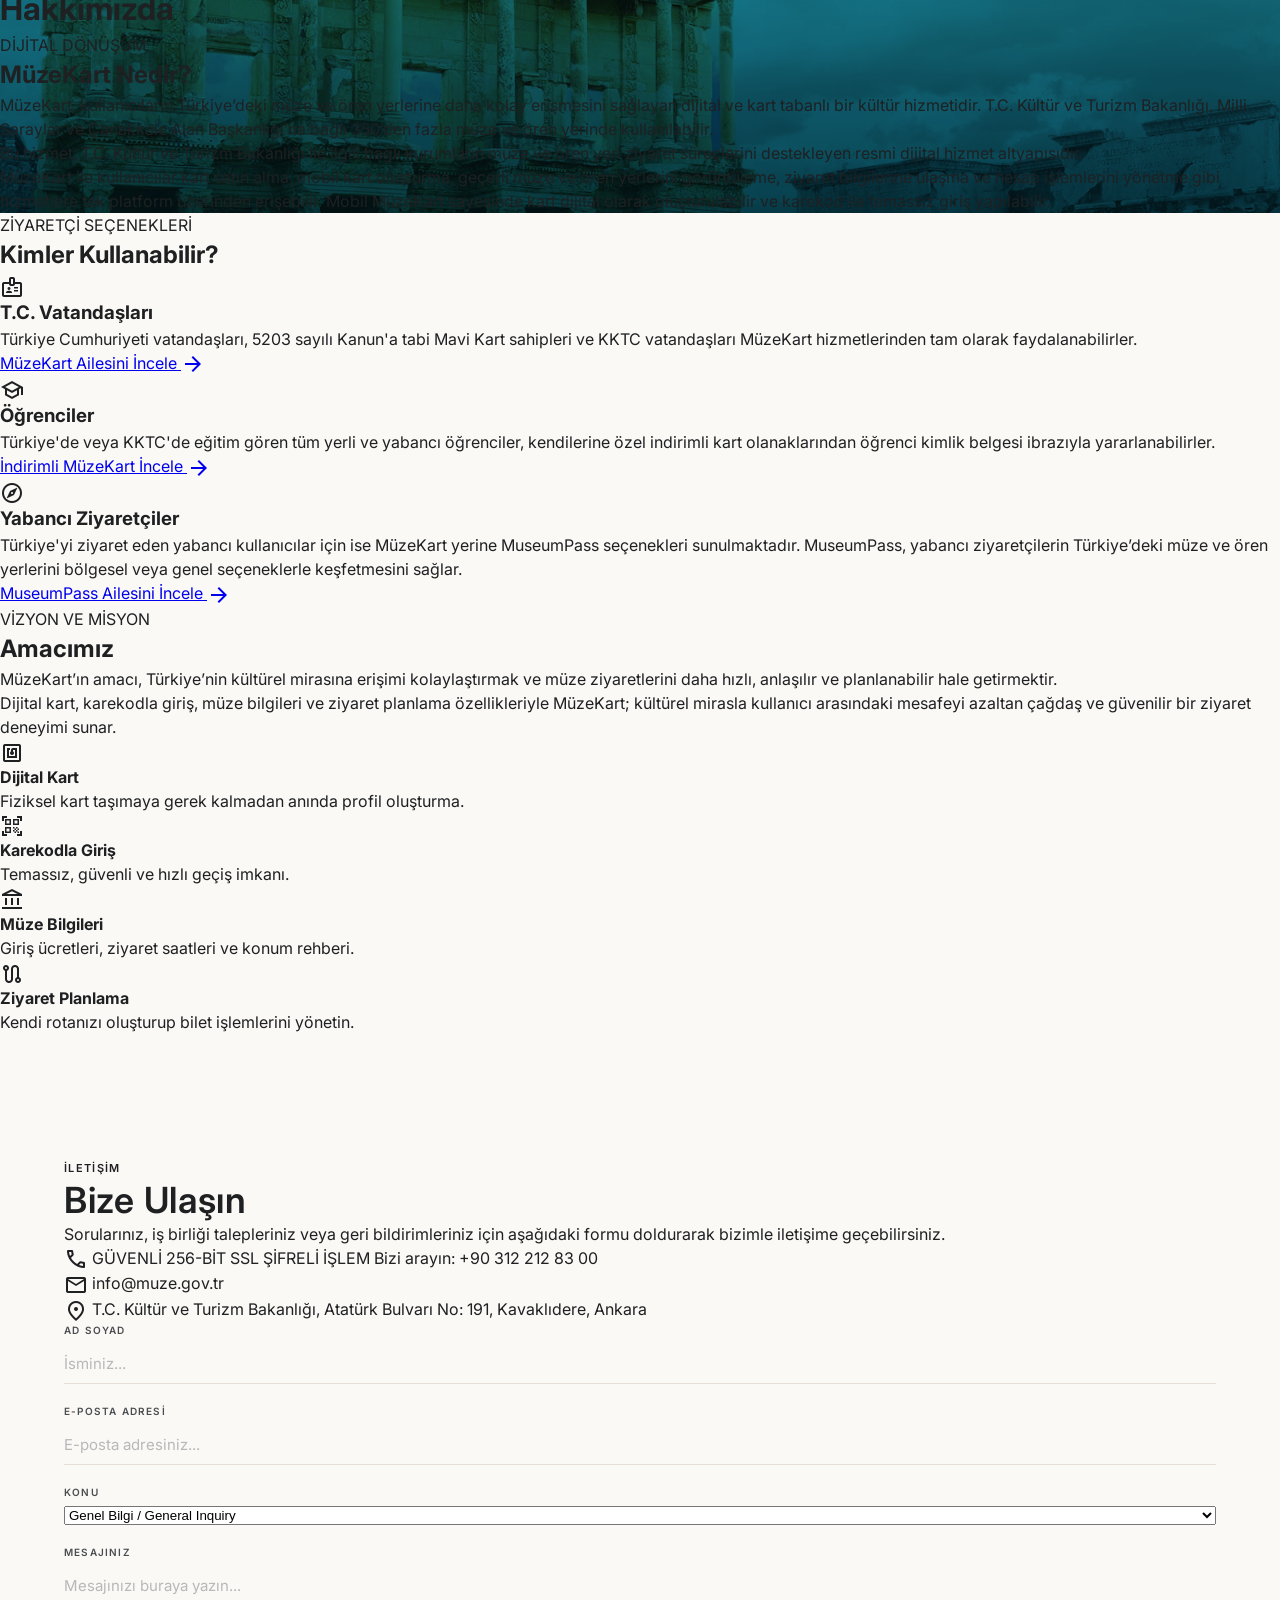
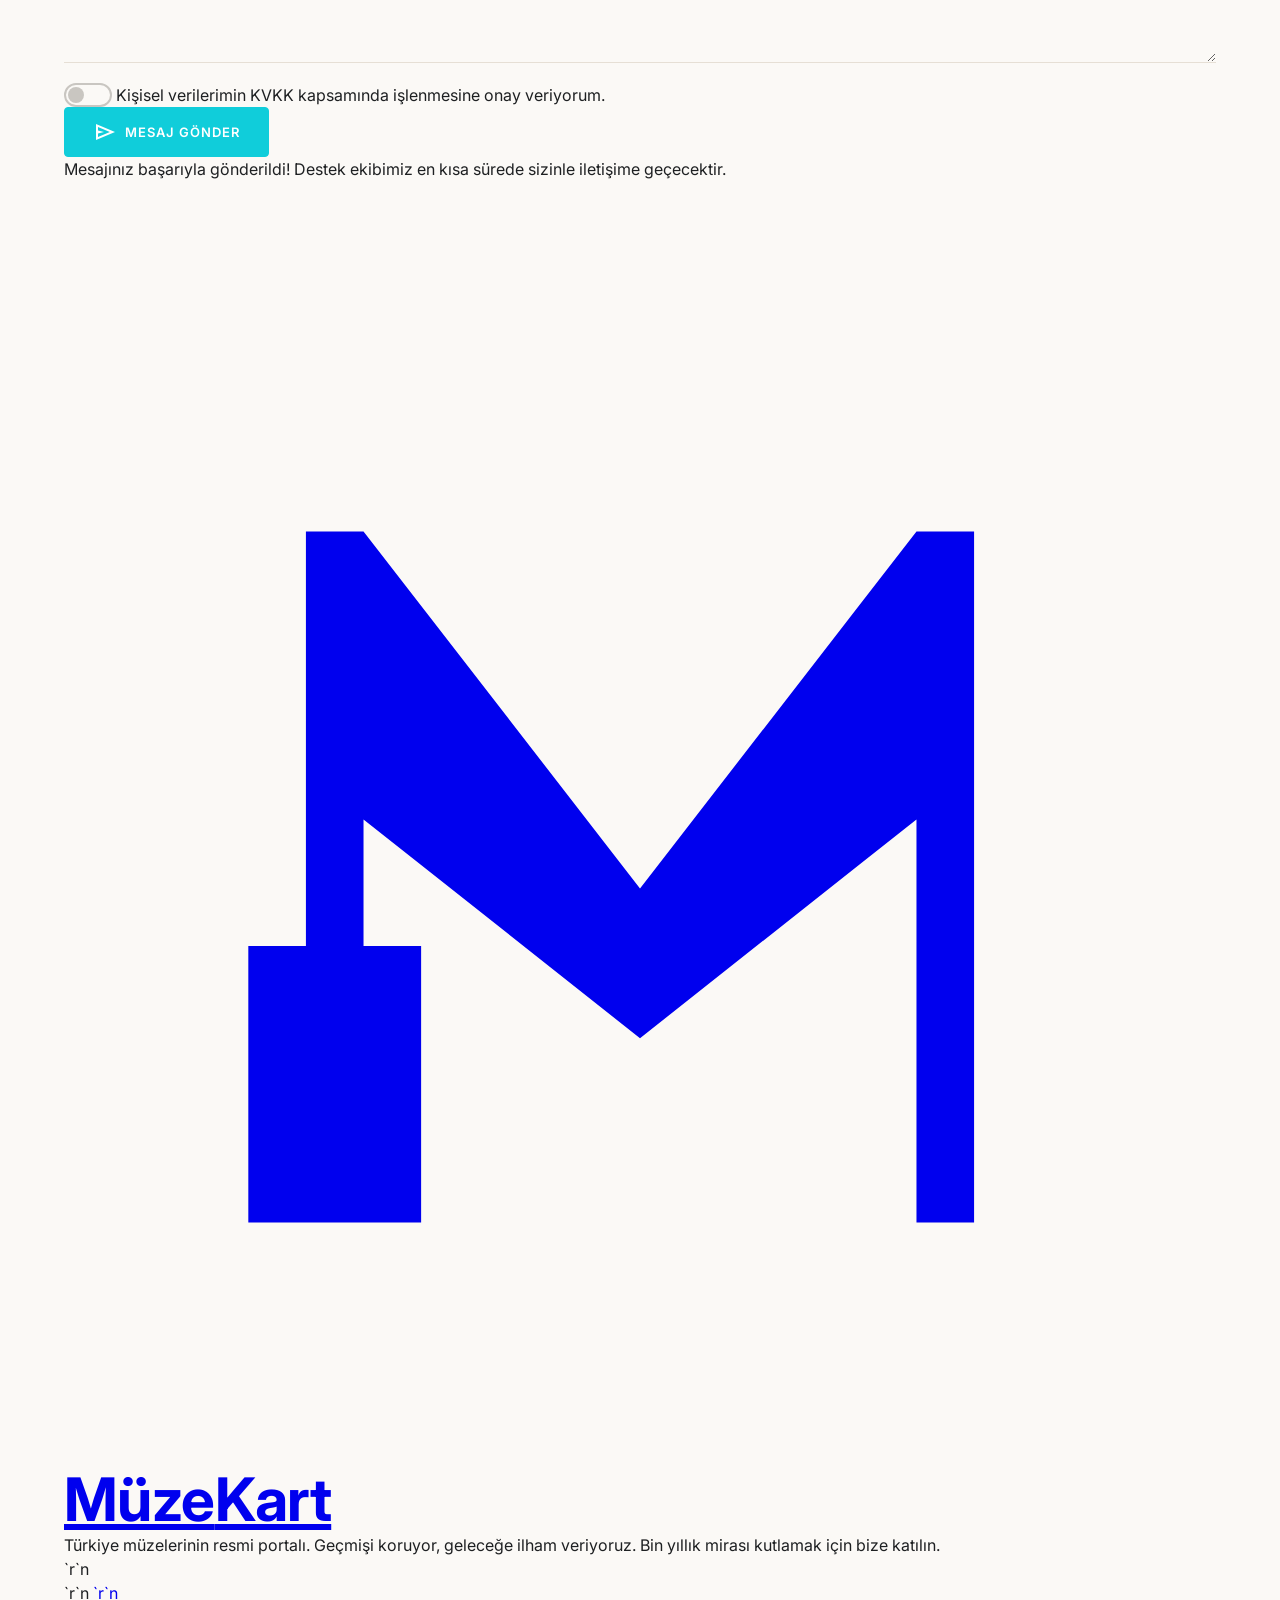
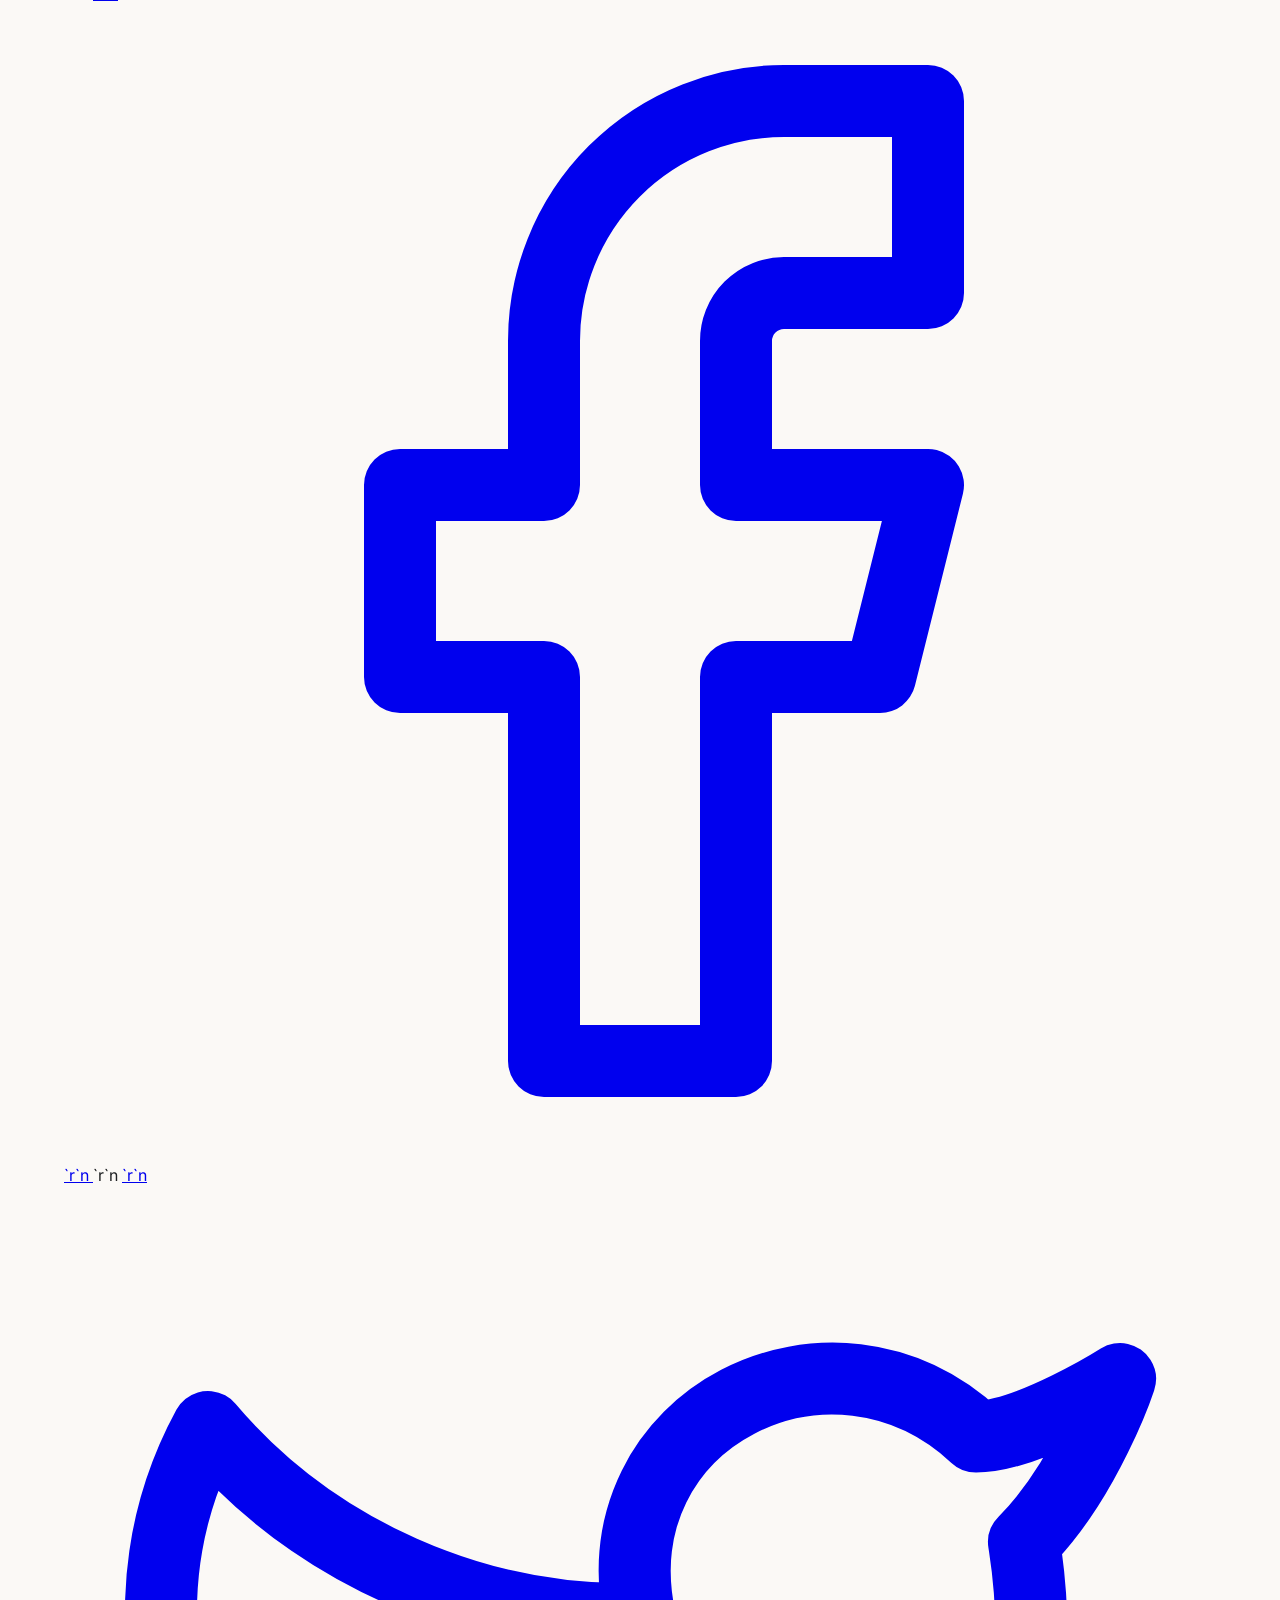
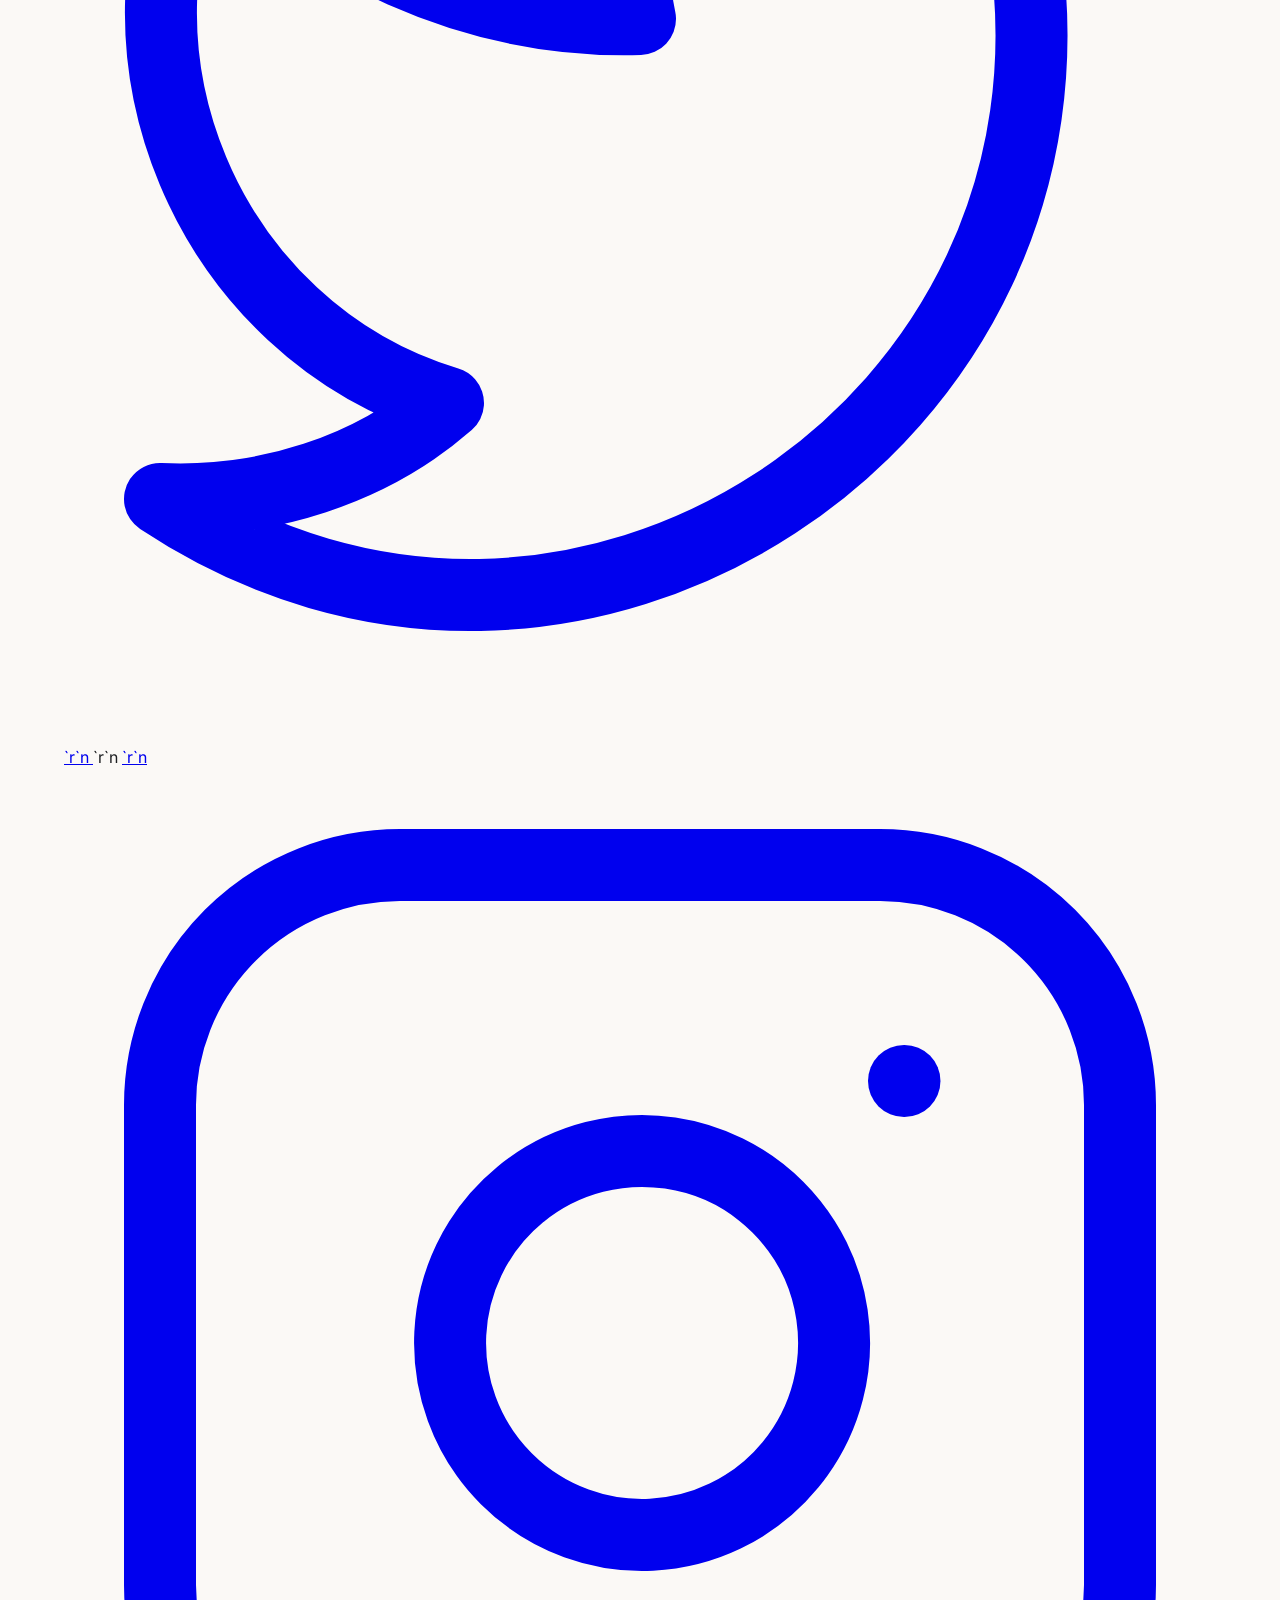
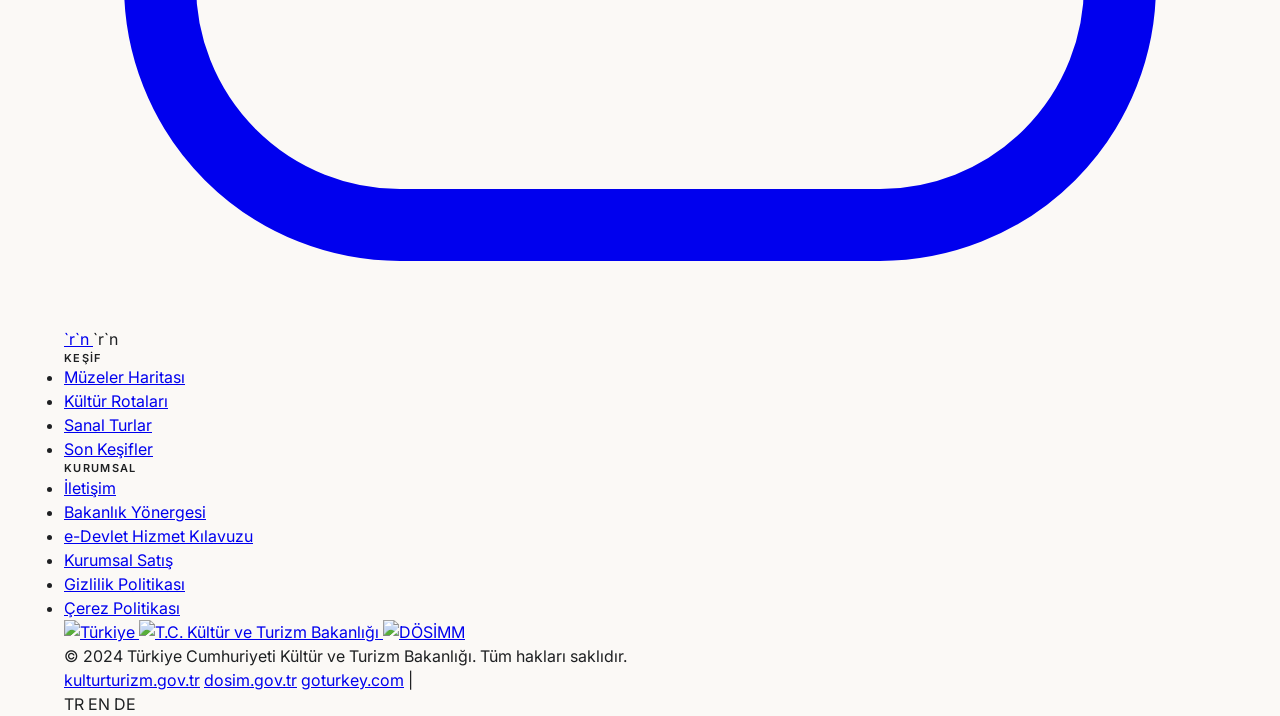
==== commit e35e31d9: "style: remove circles from logos/social icons, shift footer KEŞİF column right, and enhance homepage" ====
--- a/about.html
+++ b/about.html
@@ -83,10 +83,7 @@
         <div class="flex items-center gap-6 xl:gap-8 flex-shrink-0">
             <a class="font-display-lg text-xl md:text-2xl tracking-tighter flex items-center gap-2 whitespace-nowrap" href="index.html">
                 <!-- SVG Logo: Black circle with white 'M' -->
-                <svg class="w-8 h-8 flex-shrink-0" viewBox="0 0 100 100" fill="none" xmlns="http://www.w3.org/2000/svg">
-                    <circle cx="50" cy="50" r="45" class="logo-circle transition-all duration-300" stroke-width="6"/>
-                    <path d="M16 80V56H21V20H26L50 51L74 20H79V80H74V45L50 64L26 45V56H31V80H16Z" fill="white"/>
-                </svg>
+                <svg class="w-10 h-10 flex-shrink-0" viewBox="0 0 100 100" fill="none" xmlns="http://www.w3.org/2000/svg">`r`n                    <path d="M16 80V56H21V20H26L50 51L74 20H79V80H74V45L50 64L26 45V56H31V80H16Z" fill="currentColor" class="text-primary transition-colors duration-300"/>`r`n                </svg>
                 <span><span class="text-primary">Müze</span><span class="text-deep-charcoal dark:text-white">Kart</span></span>
             </a>
             <div class="hidden lg:flex gap-4 xl:gap-5 items-center">
@@ -396,35 +393,21 @@
 <!-- Footer -->
 <footer class="bg-deep-charcoal dark:bg-black border-t border-stone-gray/10 text-white pt-20 pb-12">
     <div class="container space-y-12">
-        <div class="grid grid-cols-1 md:grid-cols-3 gap-12 items-start">
+        <div class="grid grid-cols-1 md:grid-cols-12 gap-y-12 md:gap-x-8 items-start">
             
             <!-- Column 1: Brand Info & Social Media -->
-            <div class="space-y-6">
+            <div class="space-y-6 md:col-span-5">
                 <a class="font-display-lg text-3xl tracking-tighter flex items-center gap-2" href="index.html">
-                    <svg class="w-8 h-8 flex-shrink-0" viewBox="0 0 100 100" fill="none" xmlns="http://www.w3.org/2000/svg">
-                        <circle cx="50" cy="50" r="45" class="logo-circle transition-all duration-300" stroke-width="6"/>
-                        <path d="M16 80V56H21V20H26L50 51L74 20H79V80H74V45L50 64L26 45V56H31V80H16Z" fill="white"/>
-                    </svg>
+                    <svg class="w-10 h-10 flex-shrink-0" viewBox="0 0 100 100" fill="none" xmlns="http://www.w3.org/2000/svg">`r`n                        <path d="M16 80V56H21V20H26L50 51L74 20H79V80H74V45L50 64L26 45V56H31V80H16Z" fill="currentColor" class="text-primary transition-colors duration-300"/>`r`n                    </svg>
                     <span><span class="text-primary">Müze</span><span class="text-white">Kart</span></span>
                 </a>
                 <p class="font-body-md text-stone-gray max-w-sm text-sm" data-i18n="footer_desc">Türkiye müzelerinin resmi portalı. Geçmişi koruyor, geleceğe ilham veriyoruz. Bin yıllık mirası kutlamak için bize katılın.</p>
                 
-                <!-- Social Media (3 Icons) -->
-                <div class="flex gap-4">
-                    <a href="https://www.facebook.com/Muzekart/" target="_blank" rel="noreferrer noopener" class="text-stone-gray hover:text-elegant-gold transition-colors p-2 border border-stone-gray/20 hover:border-elegant-gold/50 rounded-full flex items-center justify-center" aria-label="Facebook">
-                        <svg class="w-5 h-5" viewBox="0 0 24 24" fill="none" stroke="currentColor" stroke-width="1.5" stroke-linecap="round" stroke-linejoin="round"><path d="M18 2h-3a5 5 0 0 0-5 5v3H7v4h3v8h4v-8h3l1-4h-4V7a1 1 0 0 1 1-1h3z"/></svg>
-                    </a>
-                    <a href="https://twitter.com/Muzekart/" target="_blank" rel="noreferrer noopener" class="text-stone-gray hover:text-elegant-gold transition-colors p-2 border border-stone-gray/20 hover:border-elegant-gold/50 rounded-full flex items-center justify-center" aria-label="Twitter">
-                        <svg class="w-5 h-5" viewBox="0 0 24 24" fill="none" stroke="currentColor" stroke-width="1.5" stroke-linecap="round" stroke-linejoin="round"><path d="M22 4s-.7 2.1-2 3.4c1.6 10-9.4 17.3-18 11.6 2.2.1 4.4-.6 6-2C3 15.5.5 9.6 3 5c2.2 2.6 5.6 4.1 9 4-.9-4.2 4-6.6 7-3.8 1.1 0 3-1.2 3-1.2z"/></svg>
-                    </a>
-                    <a href="https://www.instagram.com/Muzekart/" target="_blank" rel="noreferrer noopener" class="text-stone-gray hover:text-elegant-gold transition-colors p-2 border border-stone-gray/20 hover:border-elegant-gold/50 rounded-full flex items-center justify-center" aria-label="Instagram">
-                        <svg class="w-5 h-5" viewBox="0 0 24 24" fill="none" stroke="currentColor" stroke-width="1.5" stroke-linecap="round" stroke-linejoin="round"><rect x="2" y="2" width="20" height="20" rx="5" ry="5"/><path d="M16 11.37A4 4 0 1 1 12.63 8 4 4 0 0 1 16 11.37z"/><line x1="17.5" y1="6.5" x2="17.51" y2="6.5"/></svg>
-                    </a>
-                </div>
+                <!-- Social Media (3 Icons) -->`r`n                <div class="flex gap-4">`r`n                    <a href="https://www.facebook.com/Muzekart/" target="_blank" rel="noreferrer noopener" class="text-stone-gray hover:text-elegant-gold transition-colors p-1.5 hover:scale-110 duration-200 flex items-center justify-center" aria-label="Facebook">`r`n                        <svg class="w-6 h-6" viewBox="0 0 24 24" fill="none" stroke="currentColor" stroke-width="1.5" stroke-linecap="round" stroke-linejoin="round"><path d="M18 2h-3a5 5 0 0 0-5 5v3H7v4h3v8h4v-8h3l1-4h-4V7a1 1 0 0 1 1-1h3z"/></svg>`r`n                    </a>`r`n                    <a href="https://twitter.com/Muzekart/" target="_blank" rel="noreferrer noopener" class="text-stone-gray hover:text-elegant-gold transition-colors p-1.5 hover:scale-110 duration-200 flex items-center justify-center" aria-label="Twitter">`r`n                        <svg class="w-6 h-6" viewBox="0 0 24 24" fill="none" stroke="currentColor" stroke-width="1.5" stroke-linecap="round" stroke-linejoin="round"><path d="M22 4s-.7 2.1-2 3.4c1.6 10-9.4 17.3-18 11.6 2.2.1 4.4-.6 6-2C3 15.5.5 9.6 3 5c2.2 2.6 5.6 4.1 9 4-.9-4.2 4-6.6 7-3.8 1.1 0 3-1.2 3-1.2z"/></svg>`r`n                    </a>`r`n                    <a href="https://www.instagram.com/Muzekart/" target="_blank" rel="noreferrer noopener" class="text-stone-gray hover:text-elegant-gold transition-colors p-1.5 hover:scale-110 duration-200 flex items-center justify-center" aria-label="Instagram">`r`n                        <svg class="w-6 h-6" viewBox="0 0 24 24" fill="none" stroke="currentColor" stroke-width="1.5" stroke-linecap="round" stroke-linejoin="round"><rect x="2" y="2" width="20" height="20" rx="5" ry="5"/><path d="M16 11.37A4 4 0 1 1 12.63 8 4 4 0 0 1 16 11.37z"/><line x1="17.5" y1="6.5" x2="17.51" y2="6.5"/></svg>`r`n                    </a>`r`n                </div>
             </div>
             
             <!-- Column 2: Discovery -->
-            <div>
+            <div class="md:col-span-3 md:col-start-7">
                 <h5 class="text-elegant-gold font-label-caps text-label-caps uppercase mb-8" data-i18n="footer_col_discovery">Discovery</h5>
                 <ul class="space-y-4 font-body-md text-stone-gray text-sm">
                     <li><a class="hover:text-white transition-colors" href="museums.html" data-i18n="footer_map">Map of Museums</a></li>
@@ -435,7 +418,7 @@
             </div>
             
             <!-- Column 3: Corporate Links from Muze.gov.tr -->
-            <div>
+            <div class="md:col-span-3 md:col-start-10">
                 <h5 class="text-elegant-gold font-label-caps text-label-caps uppercase mb-8" data-i18n="footer_col_corporate">Corporate</h5>
                 <ul class="space-y-4 font-body-md text-stone-gray text-sm">
                     <li><a class="hover:text-white transition-colors" href="about.html#contact-section" data-i18n="footer_contact">İletişim</a></li>
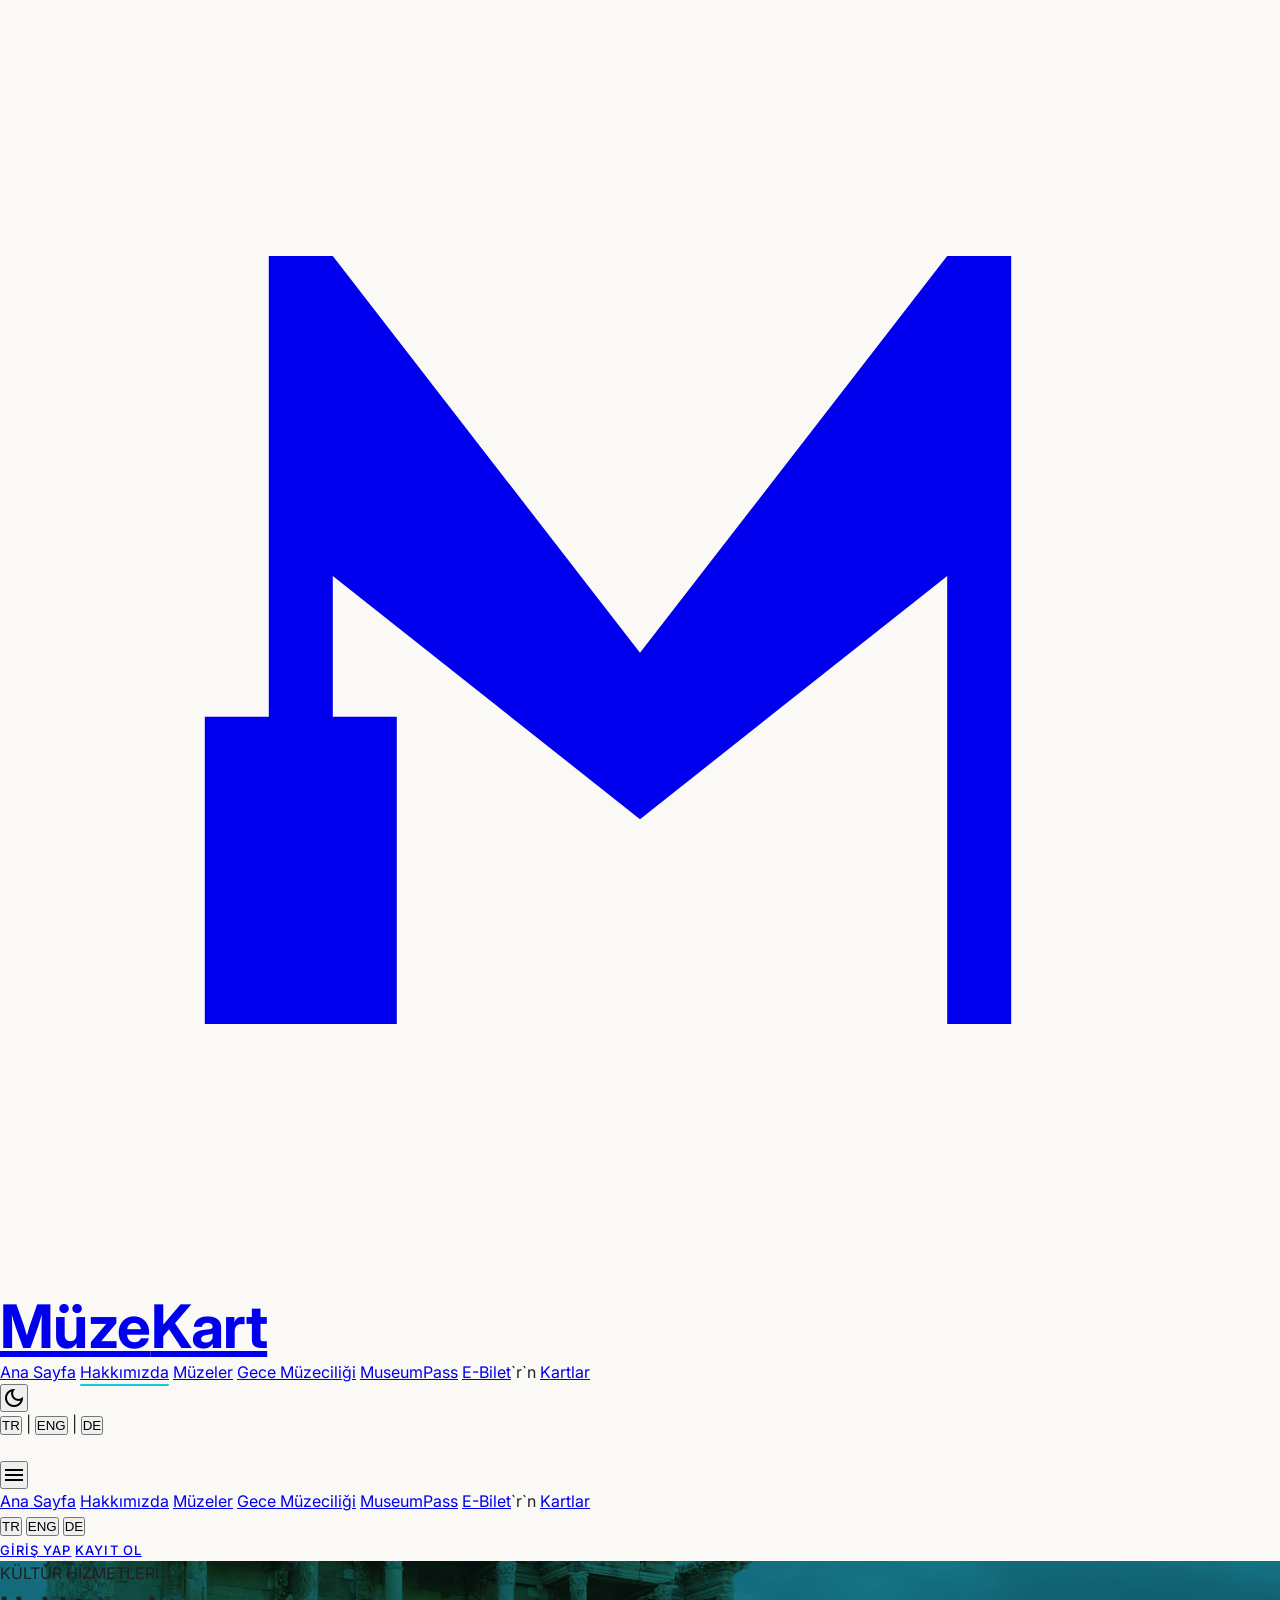
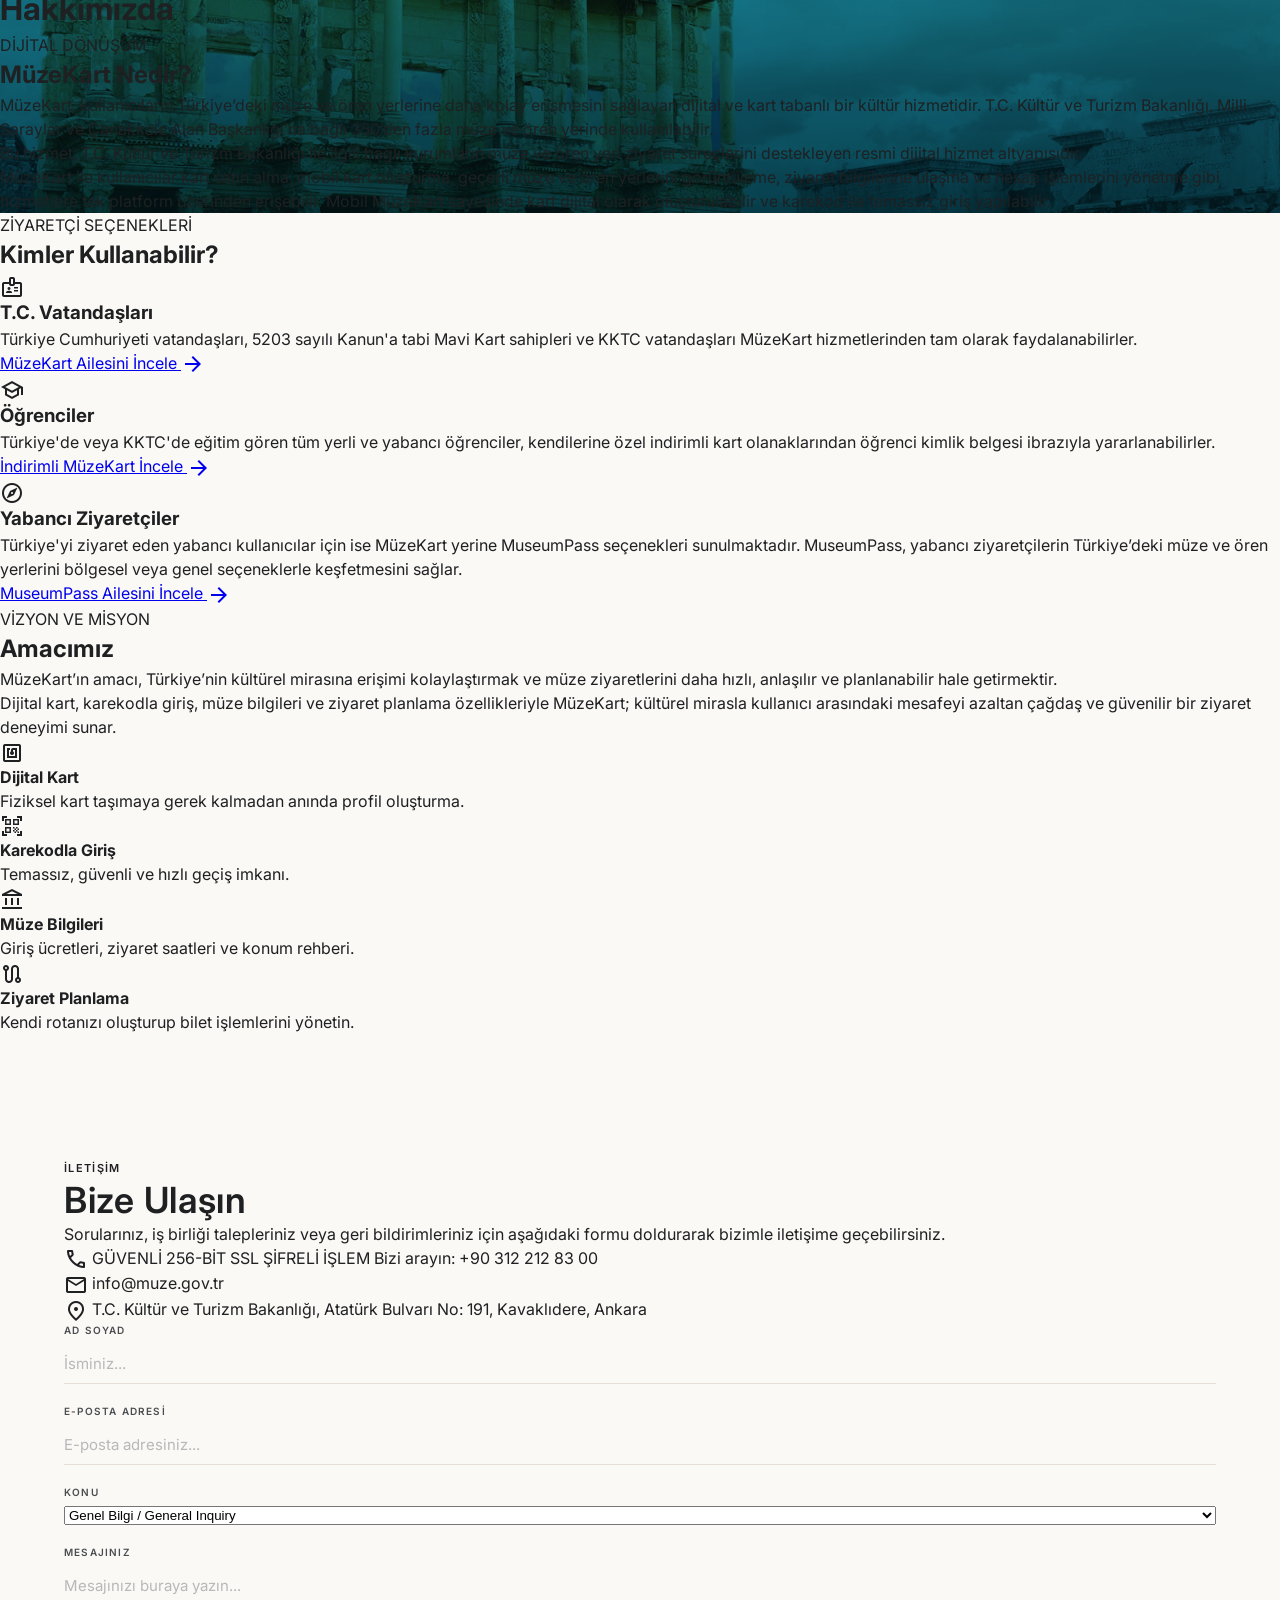
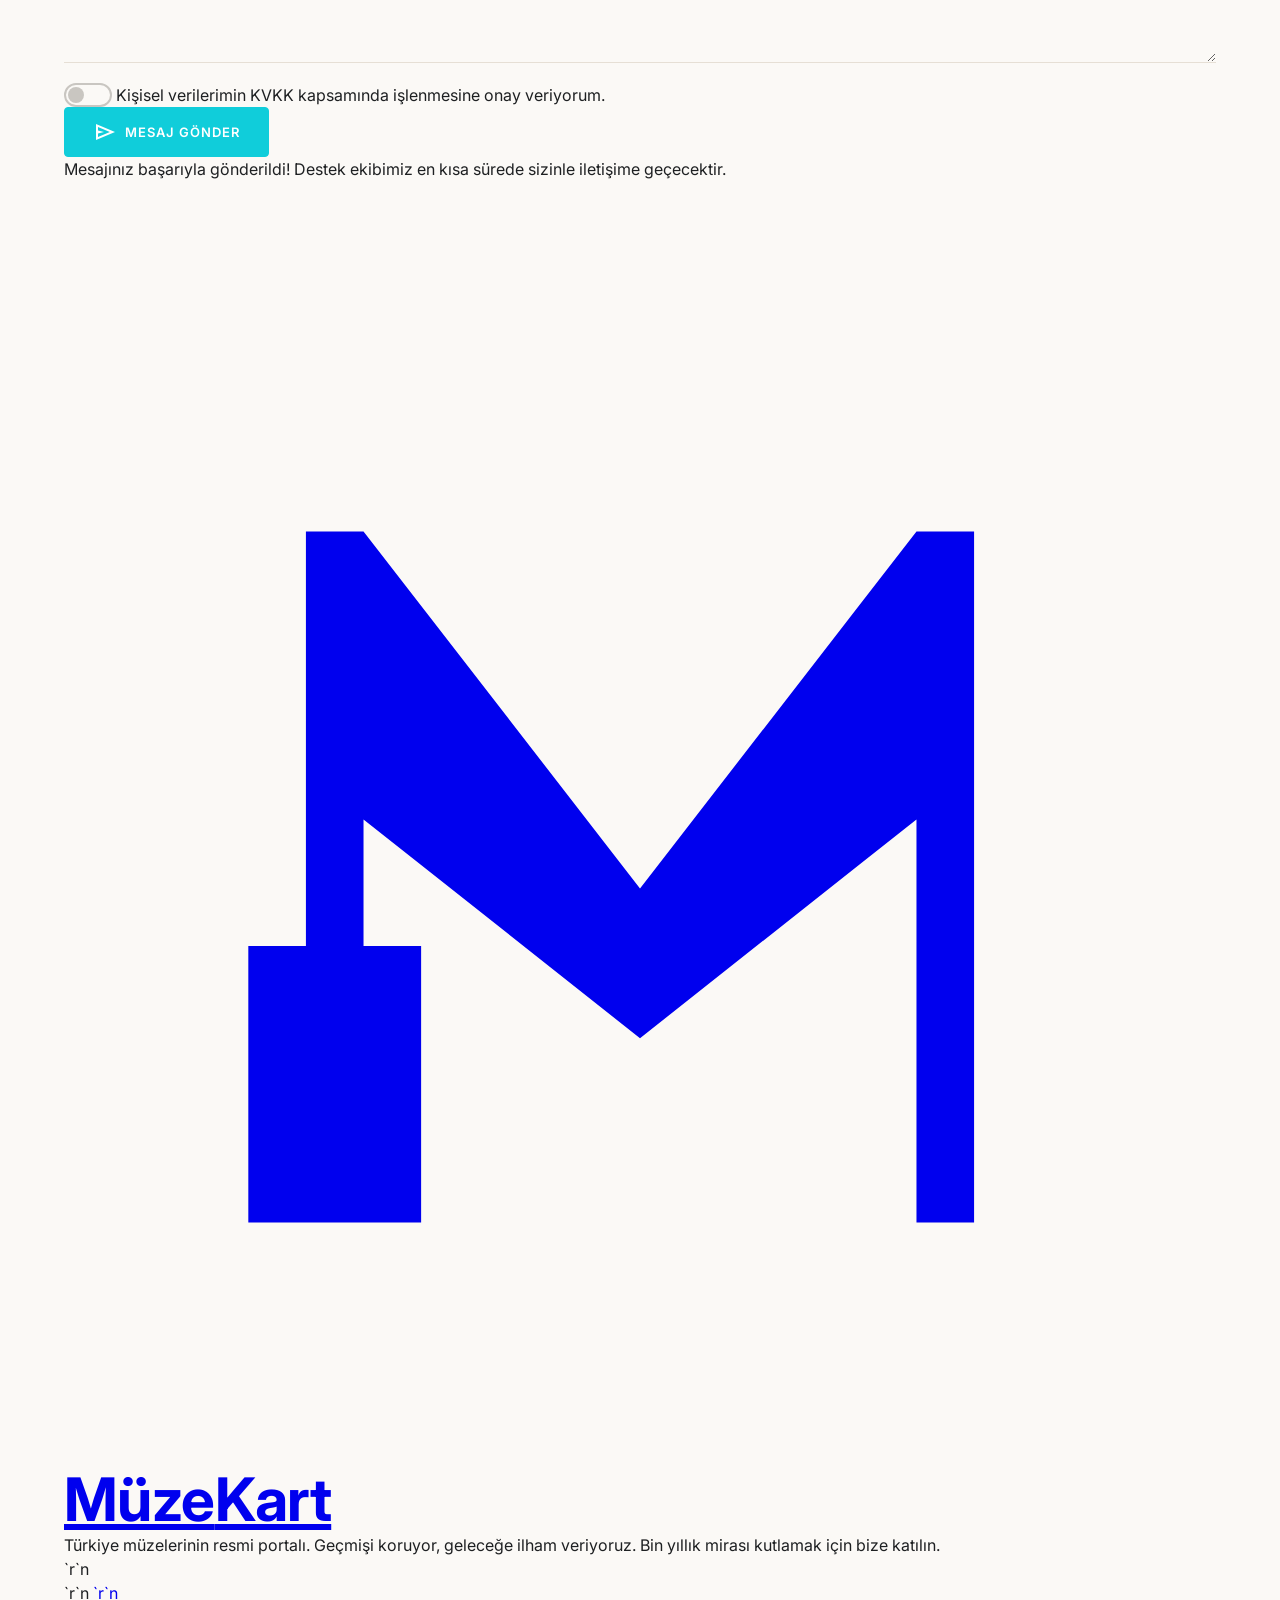
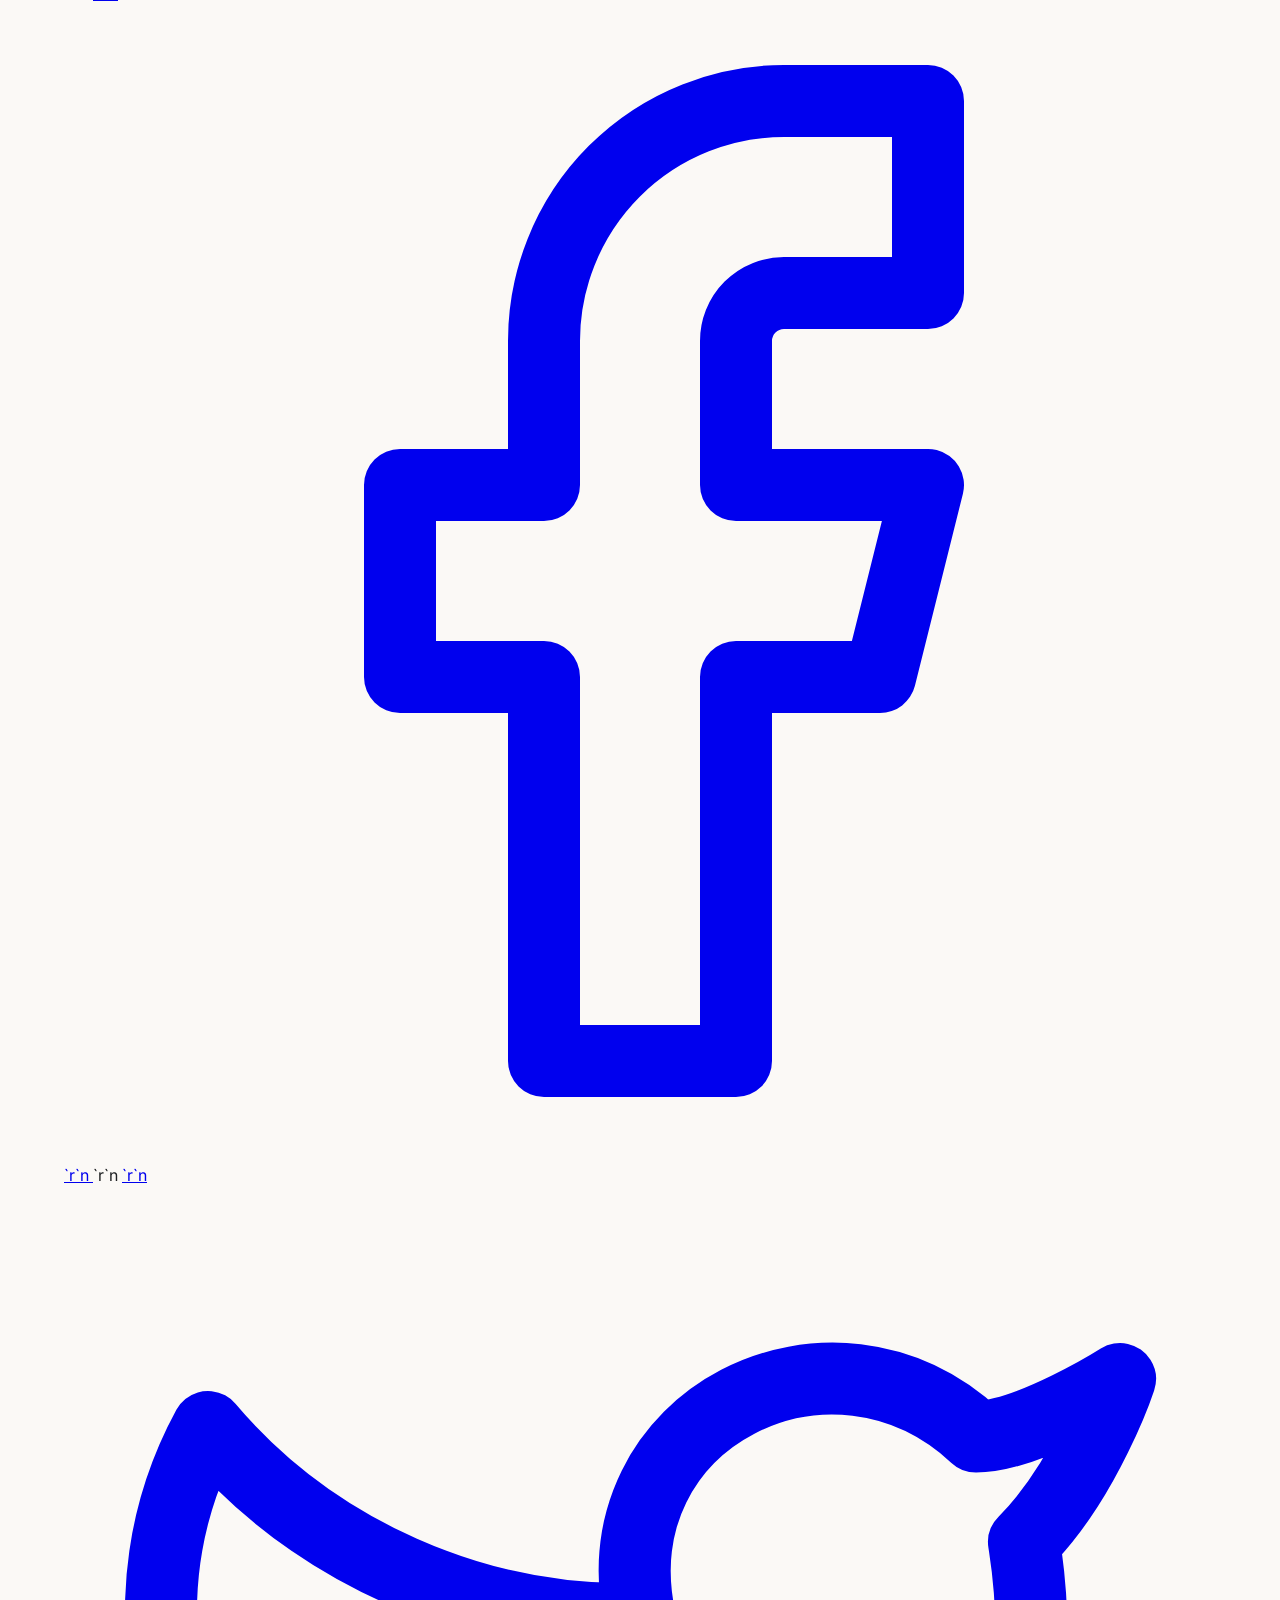
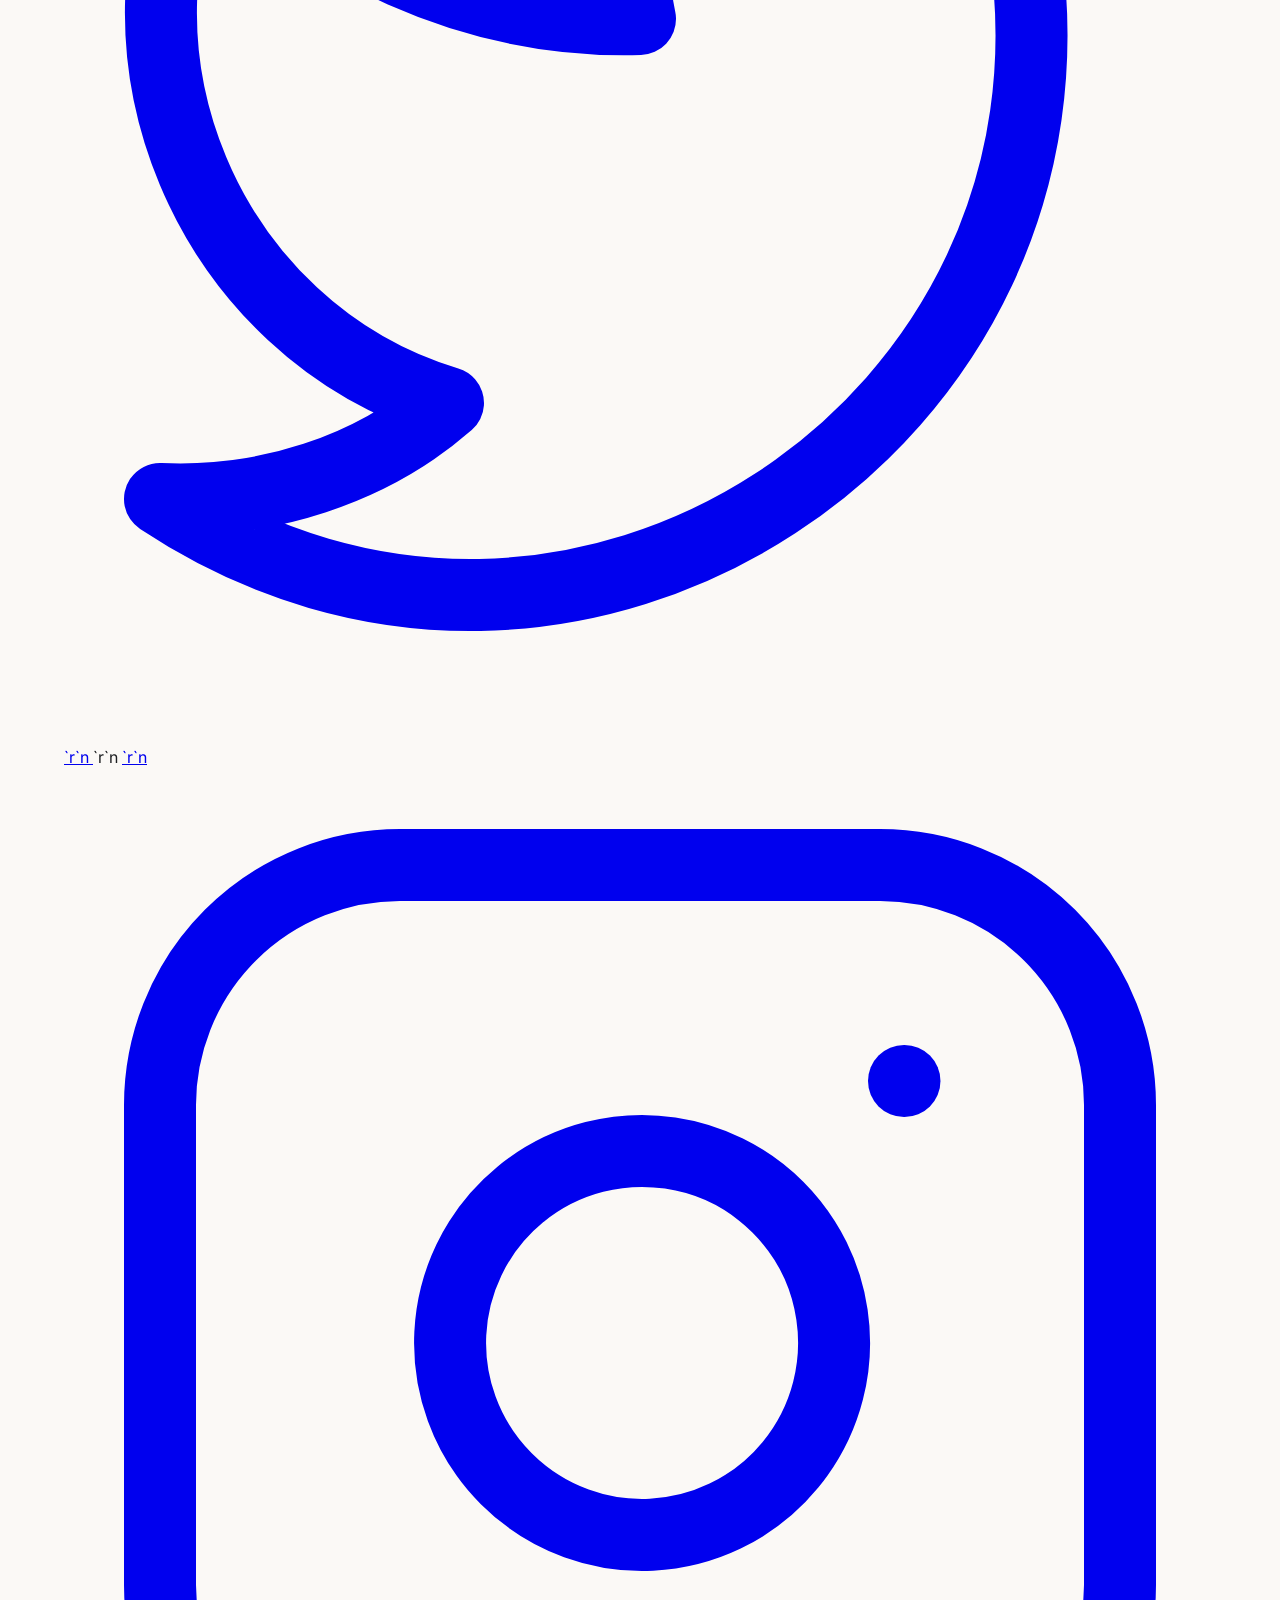
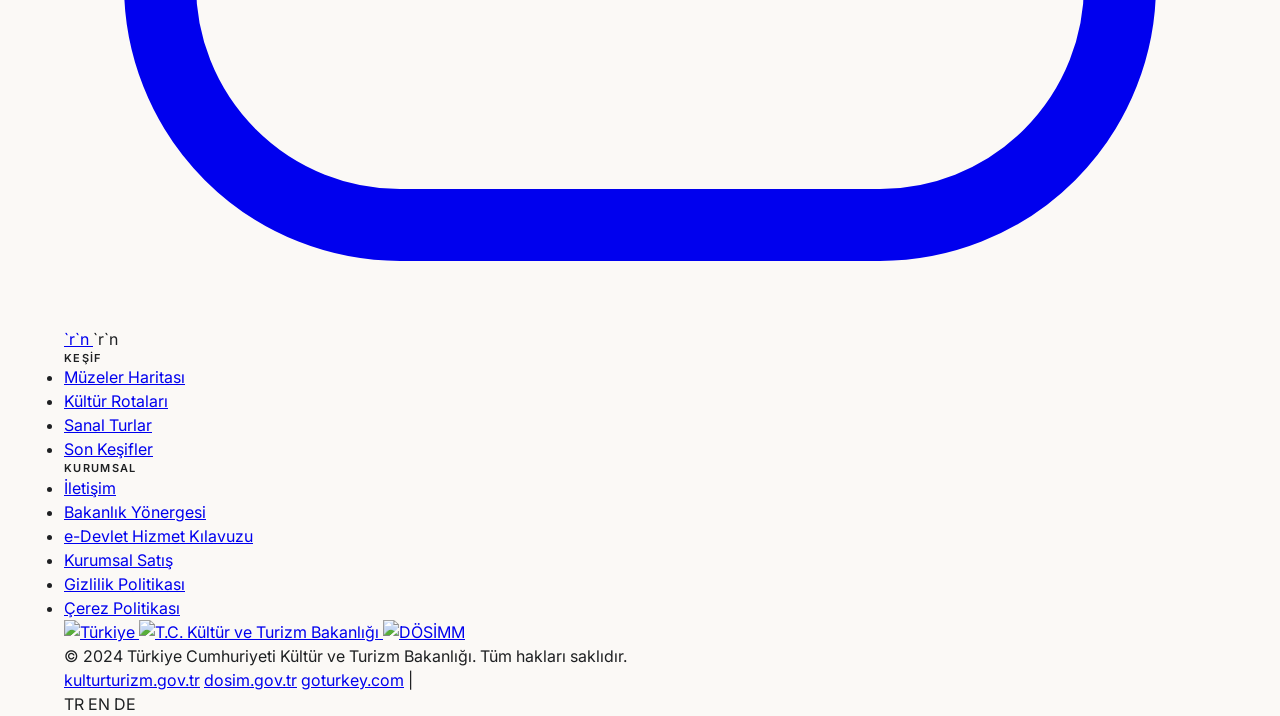
==== commit b52d564d: "feat: add Cards classification page (cards.html), update navigation links, and integrate translation" ====
--- a/about.html
+++ b/about.html
@@ -92,7 +92,7 @@
                 <a class="text-on-surface-variant dark:text-surface-variant hover:text-elegant-gold transition-colors font-body-md text-sm whitespace-nowrap" href="museums.html" data-i18n="nav_museums">Museums</a>
                 <a class="text-on-surface-variant dark:text-surface-variant hover:text-elegant-gold transition-colors font-body-md text-sm whitespace-nowrap" href="night-museum.html" data-i18n="nav_night">Night Museum</a>
                 <a class="bg-primary text-white hover:bg-elegant-gold transition-colors font-body-md text-xs font-semibold px-3.5 py-1.5 rounded-full whitespace-nowrap ml-1" href="museumpass.html" data-i18n="nav_pass">MuseumPass</a>
-                <a class="text-on-surface-variant dark:text-surface-variant hover:text-elegant-gold transition-colors font-body-md text-sm whitespace-nowrap" href="e-ticket.html" data-i18n="nav_ticket">E-Ticket</a>
+                <a class="text-on-surface-variant dark:text-surface-variant hover:text-elegant-gold transition-colors font-body-md text-sm whitespace-nowrap" href="e-ticket.html" data-i18n="nav_ticket">E-Ticket</a>`r`n                <a class="text-on-surface-variant dark:text-surface-variant hover:text-elegant-gold transition-colors font-body-md text-sm whitespace-nowrap" href="cards.html" data-i18n="nav_cards">Cards</a>
             </div>
         </div>
         <div class="flex items-center gap-4 xl:gap-6 flex-shrink-0">
@@ -151,7 +151,7 @@
         <a class="font-body-md text-body-md text-on-surface-variant py-2 border-b border-stone-gray/10" href="museums.html" data-i18n="nav_museums">Museums</a>
         <a class="font-body-md text-body-md text-on-surface-variant py-2 border-b border-stone-gray/10" href="night-museum.html" data-i18n="nav_night">Night Museum</a>
         <a class="font-body-md text-body-md text-on-surface-variant py-2 border-b border-stone-gray/10" href="museumpass.html" data-i18n="nav_pass">MuseumPass</a>
-        <a class="font-body-md text-body-md text-on-surface-variant py-2 border-b border-stone-gray/10" href="e-ticket.html" data-i18n="nav_ticket">E-Ticket</a>
+        <a class="font-body-md text-body-md text-on-surface-variant py-2 border-b border-stone-gray/10" href="e-ticket.html" data-i18n="nav_ticket">E-Ticket</a>`r`n        <a class="font-body-md text-body-md text-on-surface-variant py-2 border-b border-stone-gray/10" href="cards.html" data-i18n="nav_cards">Cards</a>
         
         <!-- Mobile Language Switcher -->
         <div class="flex gap-4 py-2 border-b border-stone-gray/10">
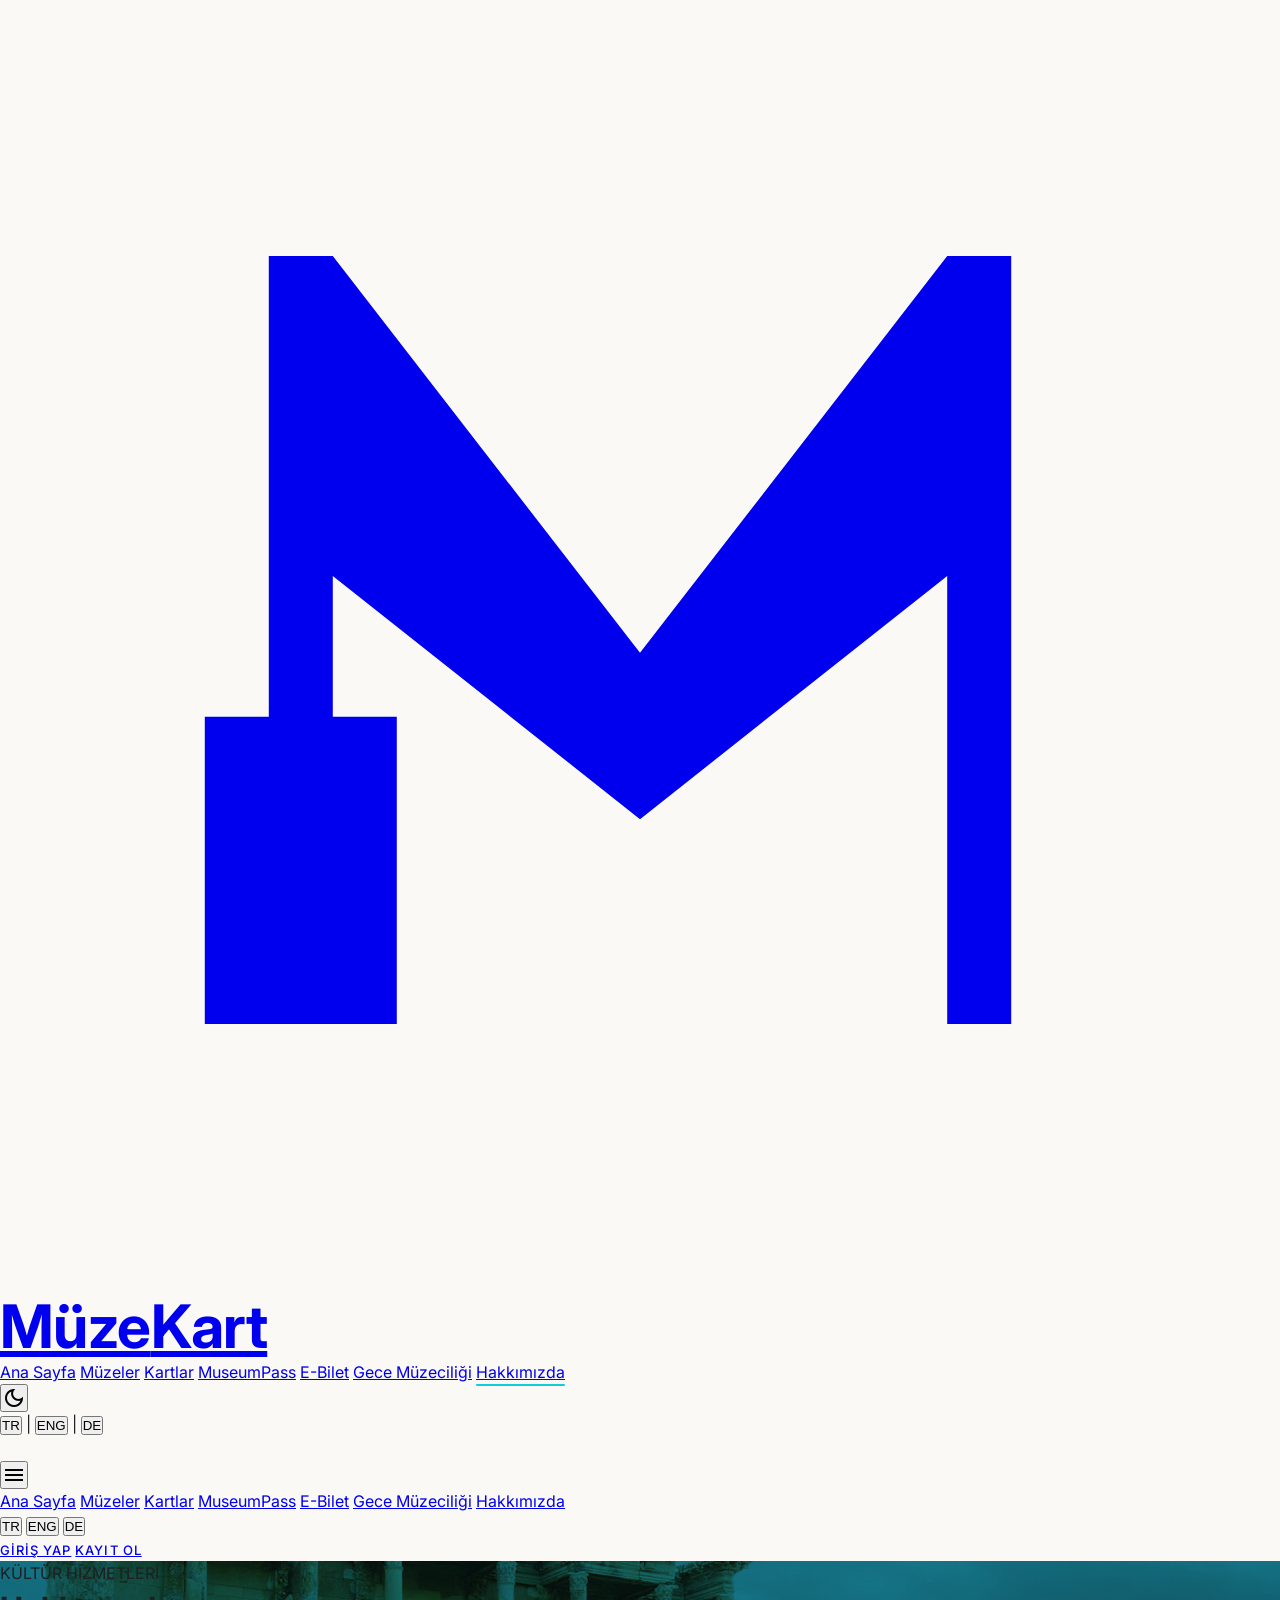
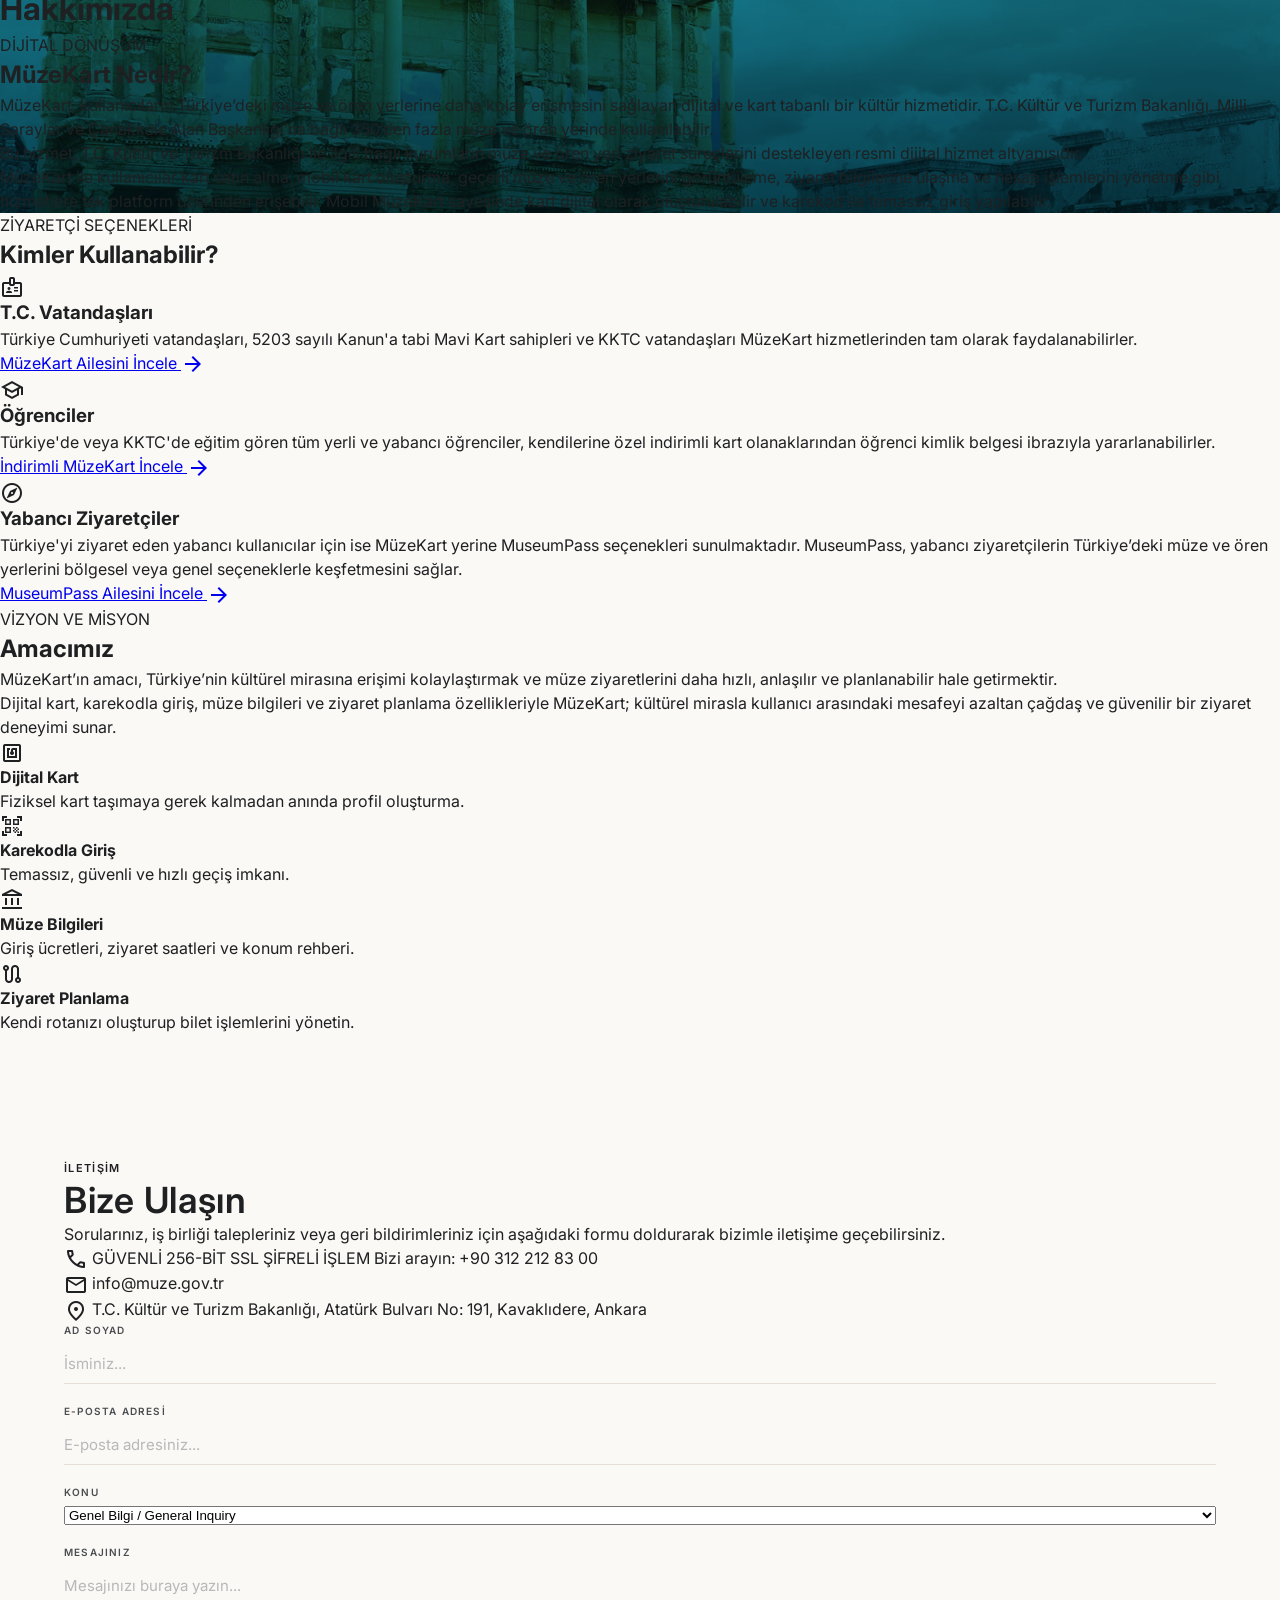
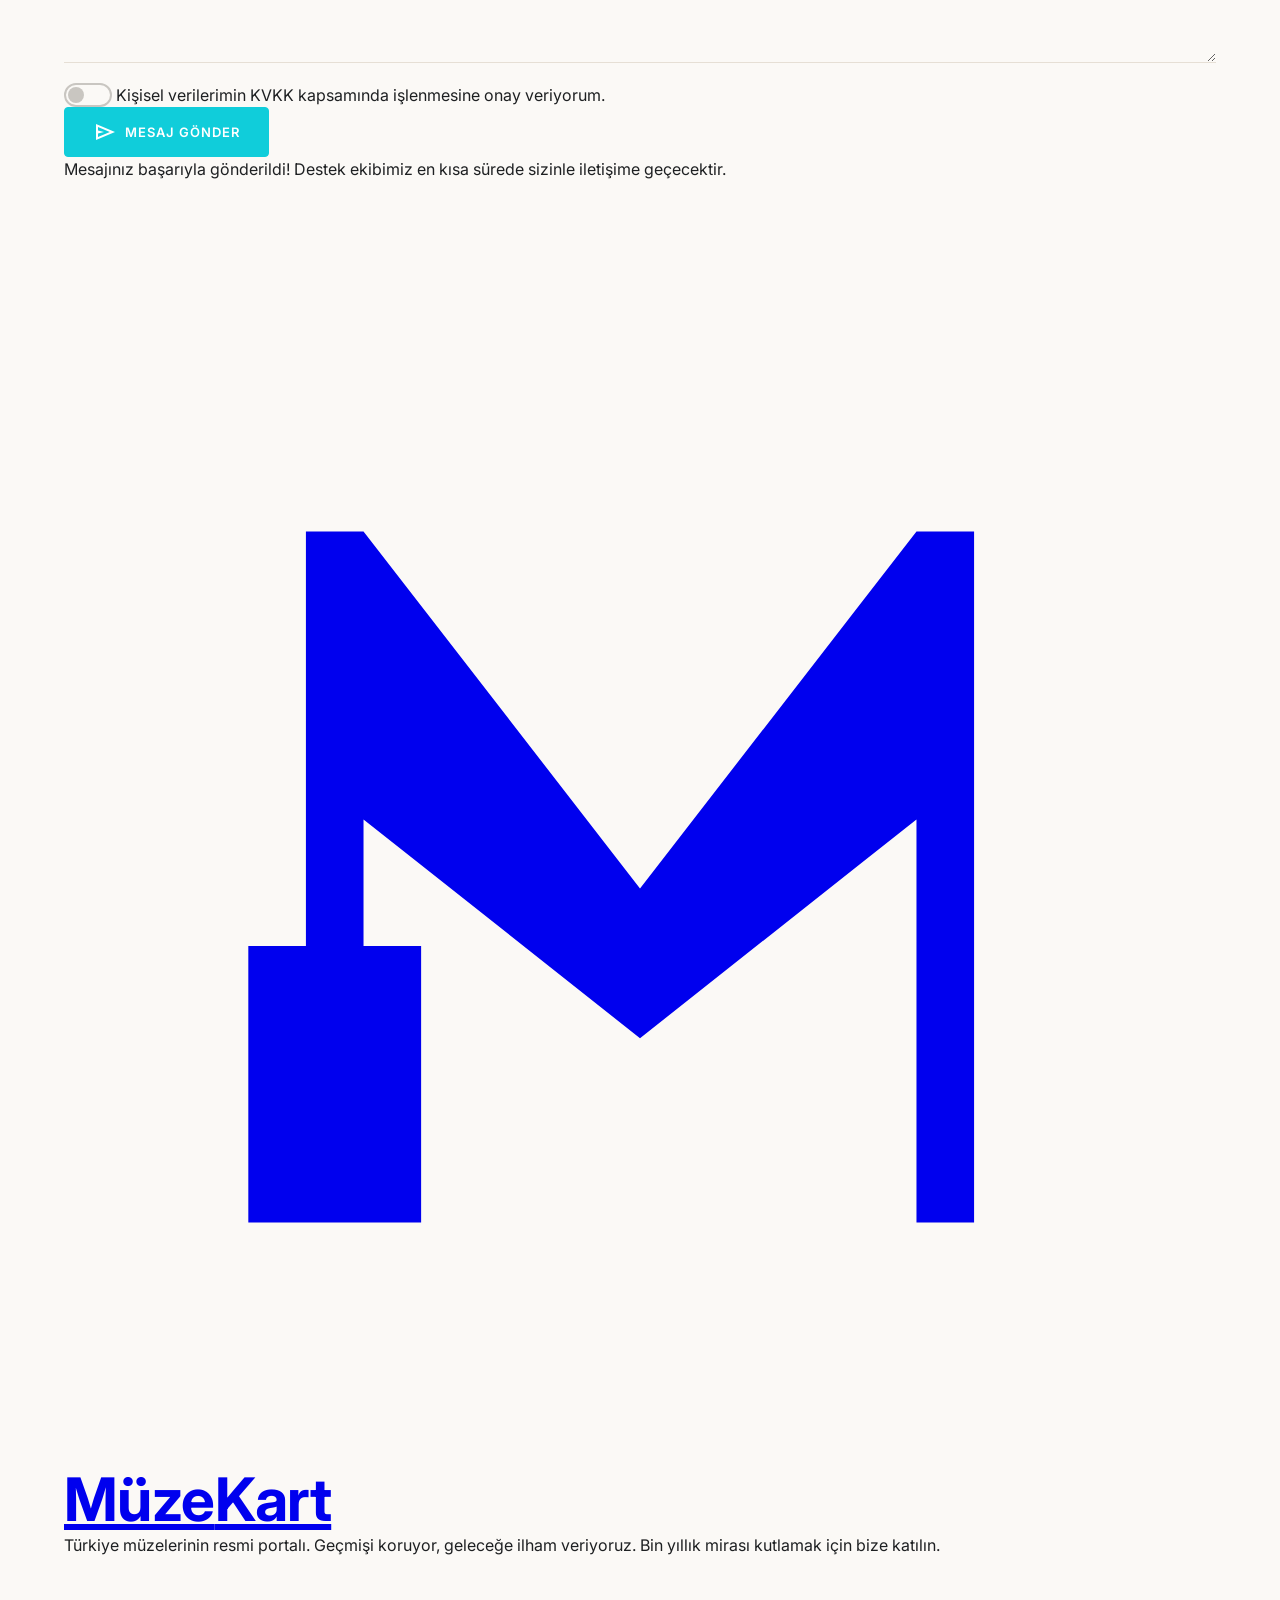
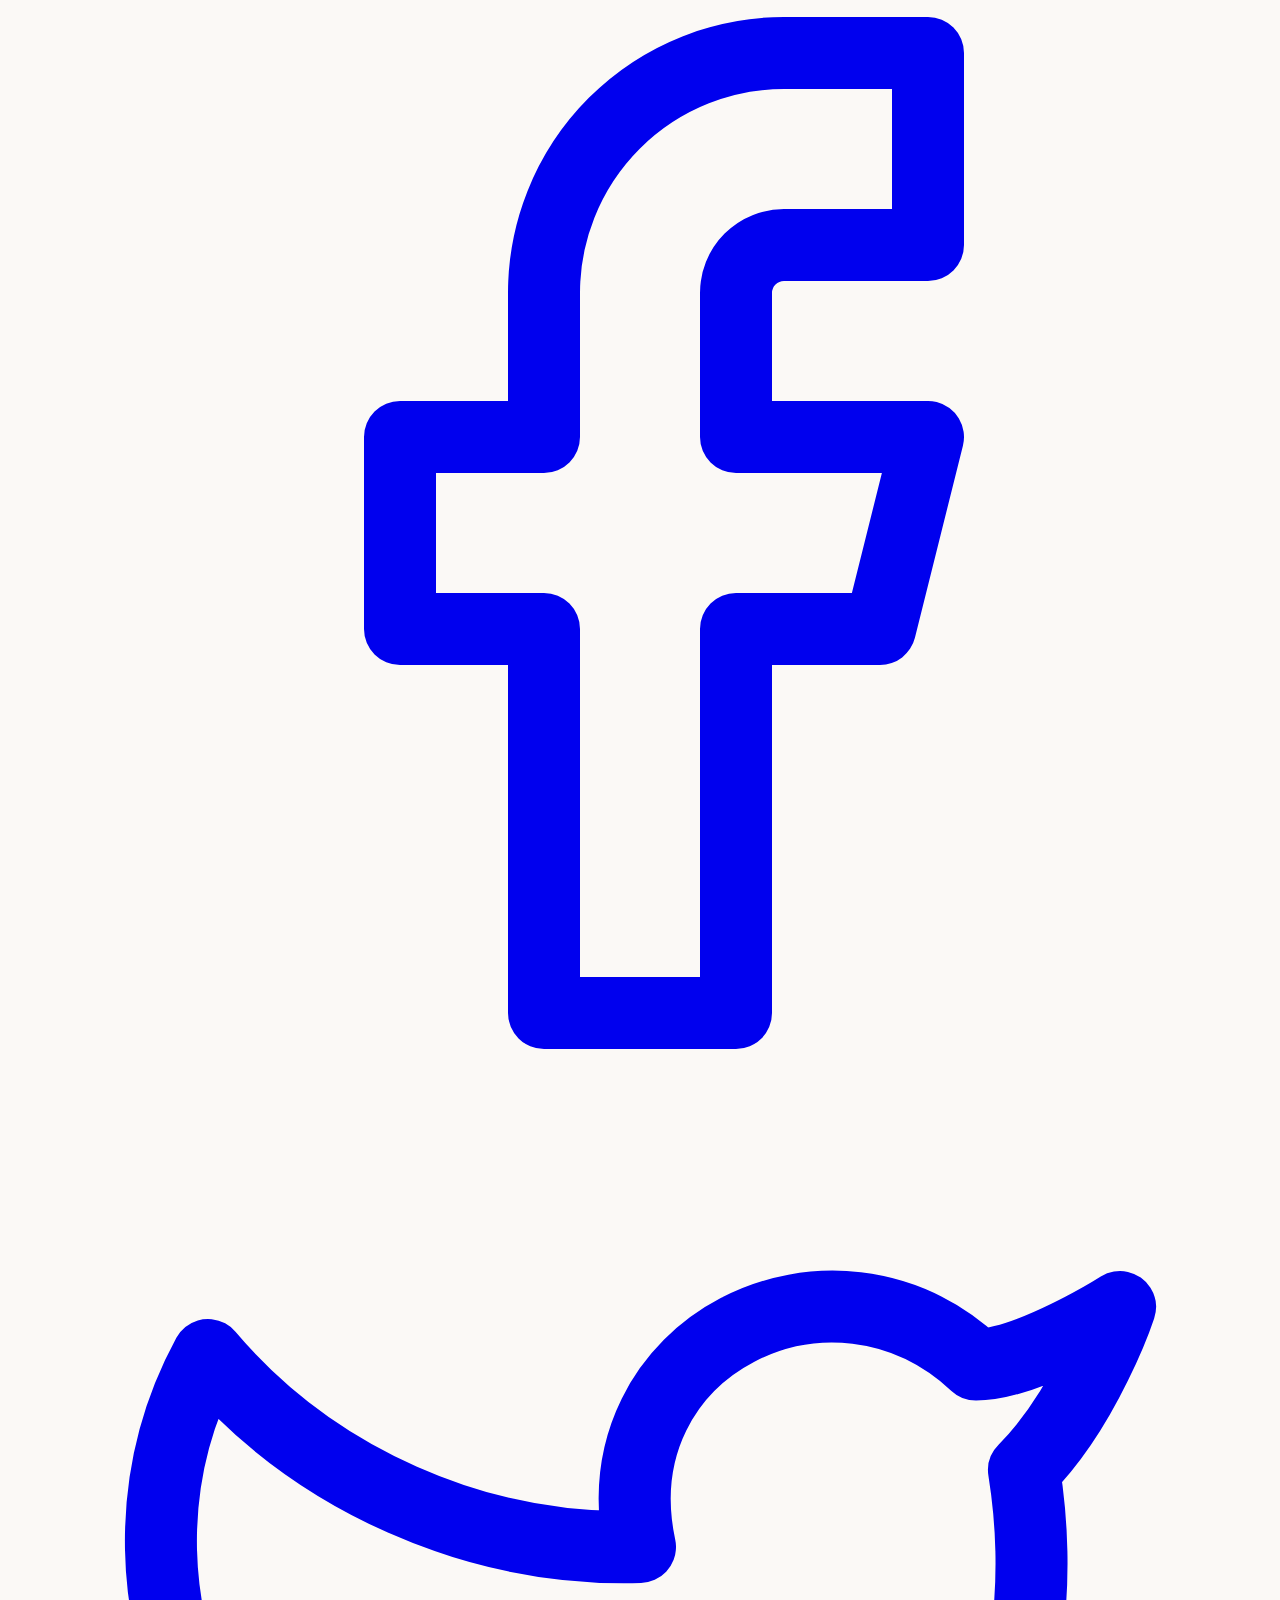
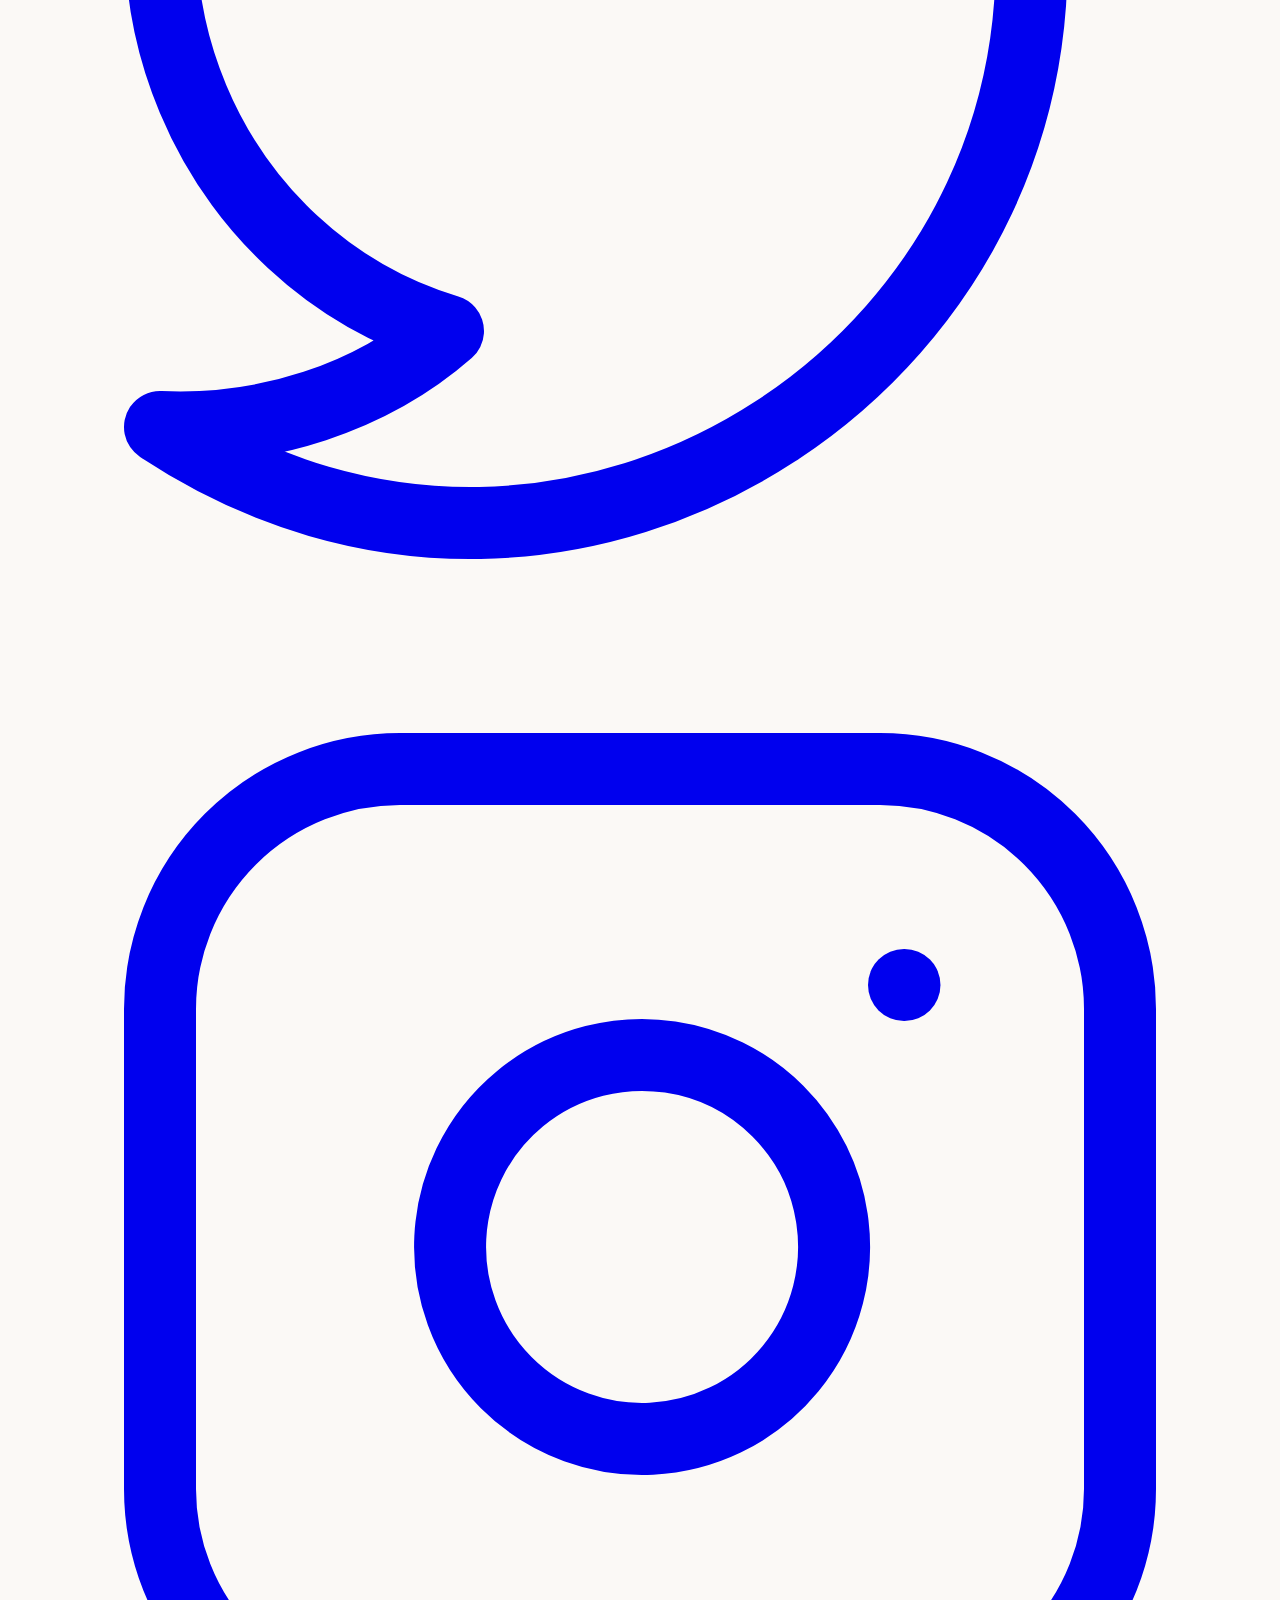
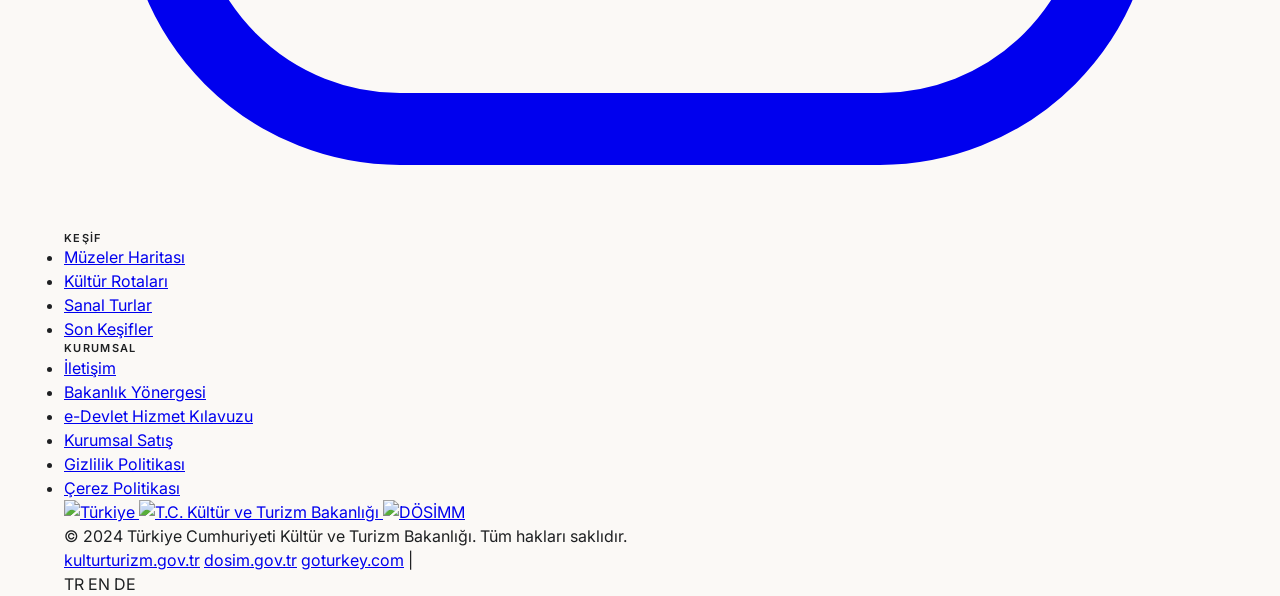
==== commit 9c52c371: "style: remove MuseumPass pill shape, reorder header links to Option A, and clean Carriage Return seq" ====
--- a/about.html
+++ b/about.html
@@ -1,4 +1,4 @@
-<!DOCTYPE html>
+﻿<!DOCTYPE html>
 <html class="scroll-smooth" lang="tr">
 <head>
     <link rel="icon" type="image/png" href="assets/images/new_logo.png"/>
@@ -83,16 +83,19 @@
         <div class="flex items-center gap-6 xl:gap-8 flex-shrink-0">
             <a class="font-display-lg text-xl md:text-2xl tracking-tighter flex items-center gap-2 whitespace-nowrap" href="index.html">
                 <!-- SVG Logo: Black circle with white 'M' -->
-                <svg class="w-10 h-10 flex-shrink-0" viewBox="0 0 100 100" fill="none" xmlns="http://www.w3.org/2000/svg">`r`n                    <path d="M16 80V56H21V20H26L50 51L74 20H79V80H74V45L50 64L26 45V56H31V80H16Z" fill="currentColor" class="text-primary transition-colors duration-300"/>`r`n                </svg>
+                <svg class="w-10 h-10 flex-shrink-0" viewBox="0 0 100 100" fill="none" xmlns="http://www.w3.org/2000/svg">
+                    <path d="M16 80V56H21V20H26L50 51L74 20H79V80H74V45L50 64L26 45V56H31V80H16Z" fill="currentColor" class="text-primary transition-colors duration-300"/>
+                </svg>
                 <span><span class="text-primary">Müze</span><span class="text-deep-charcoal dark:text-white">Kart</span></span>
             </a>
-            <div class="hidden lg:flex gap-4 xl:gap-5 items-center">
+                        <div class="hidden lg:flex gap-4 xl:gap-5 items-center">
                 <a class="text-on-surface-variant dark:text-surface-variant hover:text-elegant-gold transition-colors font-body-md text-sm whitespace-nowrap" href="index.html" data-i18n="nav_home">Home</a>
+                <a class="text-on-surface-variant dark:text-surface-variant hover:text-elegant-gold transition-colors font-body-md text-sm whitespace-nowrap" href="museums.html" data-i18n="nav_museums">Museums</a>
+                <a class="text-on-surface-variant dark:text-surface-variant hover:text-elegant-gold transition-colors font-body-md text-sm whitespace-nowrap" href="cards.html" data-i18n="nav_cards">Cards</a>
+                <a class="text-on-surface-variant dark:text-surface-variant hover:text-elegant-gold transition-colors font-body-md text-sm whitespace-nowrap" href="museumpass.html" data-i18n="nav_pass">MuseumPass</a>
+                <a class="text-on-surface-variant dark:text-surface-variant hover:text-elegant-gold transition-colors font-body-md text-sm whitespace-nowrap" href="e-ticket.html" data-i18n="nav_ticket">E-Ticket</a>
+                <a class="text-on-surface-variant dark:text-surface-variant hover:text-elegant-gold transition-colors font-body-md text-sm whitespace-nowrap" href="night-museum.html" data-i18n="nav_night">Night Museum</a>
                 <a class="text-on-surface hover:text-elegant-gold transition-colors font-body-md text-sm font-semibold whitespace-nowrap nav-link-active" href="about.html" data-i18n="nav_about">About</a>
-                <a class="text-on-surface-variant dark:text-surface-variant hover:text-elegant-gold transition-colors font-body-md text-sm whitespace-nowrap" href="museums.html" data-i18n="nav_museums">Museums</a>
-                <a class="text-on-surface-variant dark:text-surface-variant hover:text-elegant-gold transition-colors font-body-md text-sm whitespace-nowrap" href="night-museum.html" data-i18n="nav_night">Night Museum</a>
-                <a class="bg-primary text-white hover:bg-elegant-gold transition-colors font-body-md text-xs font-semibold px-3.5 py-1.5 rounded-full whitespace-nowrap ml-1" href="museumpass.html" data-i18n="nav_pass">MuseumPass</a>
-                <a class="text-on-surface-variant dark:text-surface-variant hover:text-elegant-gold transition-colors font-body-md text-sm whitespace-nowrap" href="e-ticket.html" data-i18n="nav_ticket">E-Ticket</a>`r`n                <a class="text-on-surface-variant dark:text-surface-variant hover:text-elegant-gold transition-colors font-body-md text-sm whitespace-nowrap" href="cards.html" data-i18n="nav_cards">Cards</a>
             </div>
         </div>
         <div class="flex items-center gap-4 xl:gap-6 flex-shrink-0">
@@ -146,12 +149,13 @@
 
     <!-- Mobile Navigation Drawer -->
     <div id="mobile-menu" class="fixed inset-x-0 top-20 bg-paper-white dark:bg-deep-charcoal border-b border-stone-gray dark:border-on-surface-variant shadow-lg transform -translate-y-full opacity-0 pointer-events-none transition-all duration-300 z-40 flex flex-col p-6 gap-4">
-        <a class="font-body-md text-body-md text-on-surface-variant py-2 border-b border-stone-gray/10" href="index.html" data-i18n="nav_home">Home</a>
+                <a class="font-body-md text-body-md text-on-surface-variant py-2 border-b border-stone-gray/10" href="index.html" data-i18n="nav_home">Home</a>
+        <a class="font-body-md text-body-md text-on-surface-variant py-2 border-b border-stone-gray/10" href="museums.html" data-i18n="nav_museums">Museums</a>
+        <a class="font-body-md text-body-md text-on-surface-variant py-2 border-b border-stone-gray/10" href="cards.html" data-i18n="nav_cards">Cards</a>
+        <a class="font-body-md text-body-md text-on-surface-variant py-2 border-b border-stone-gray/10" href="museumpass.html" data-i18n="nav_pass">MuseumPass</a>
+        <a class="font-body-md text-body-md text-on-surface-variant py-2 border-b border-stone-gray/10" href="e-ticket.html" data-i18n="nav_ticket">E-Ticket</a>
+        <a class="font-body-md text-body-md text-on-surface-variant py-2 border-b border-stone-gray/10" href="night-museum.html" data-i18n="nav_night">Night Museum</a>
         <a class="font-body-md text-body-md text-on-surface-variant py-2 border-b border-stone-gray/10" href="about.html" data-i18n="nav_about">About</a>
-        <a class="font-body-md text-body-md text-on-surface-variant py-2 border-b border-stone-gray/10" href="museums.html" data-i18n="nav_museums">Museums</a>
-        <a class="font-body-md text-body-md text-on-surface-variant py-2 border-b border-stone-gray/10" href="night-museum.html" data-i18n="nav_night">Night Museum</a>
-        <a class="font-body-md text-body-md text-on-surface-variant py-2 border-b border-stone-gray/10" href="museumpass.html" data-i18n="nav_pass">MuseumPass</a>
-        <a class="font-body-md text-body-md text-on-surface-variant py-2 border-b border-stone-gray/10" href="e-ticket.html" data-i18n="nav_ticket">E-Ticket</a>`r`n        <a class="font-body-md text-body-md text-on-surface-variant py-2 border-b border-stone-gray/10" href="cards.html" data-i18n="nav_cards">Cards</a>
         
         <!-- Mobile Language Switcher -->
         <div class="flex gap-4 py-2 border-b border-stone-gray/10">
@@ -398,12 +402,25 @@
             <!-- Column 1: Brand Info & Social Media -->
             <div class="space-y-6 md:col-span-5">
                 <a class="font-display-lg text-3xl tracking-tighter flex items-center gap-2" href="index.html">
-                    <svg class="w-10 h-10 flex-shrink-0" viewBox="0 0 100 100" fill="none" xmlns="http://www.w3.org/2000/svg">`r`n                        <path d="M16 80V56H21V20H26L50 51L74 20H79V80H74V45L50 64L26 45V56H31V80H16Z" fill="currentColor" class="text-primary transition-colors duration-300"/>`r`n                    </svg>
+                    <svg class="w-10 h-10 flex-shrink-0" viewBox="0 0 100 100" fill="none" xmlns="http://www.w3.org/2000/svg">
+                        <path d="M16 80V56H21V20H26L50 51L74 20H79V80H74V45L50 64L26 45V56H31V80H16Z" fill="currentColor" class="text-primary transition-colors duration-300"/>
+                    </svg>
                     <span><span class="text-primary">Müze</span><span class="text-white">Kart</span></span>
                 </a>
                 <p class="font-body-md text-stone-gray max-w-sm text-sm" data-i18n="footer_desc">Türkiye müzelerinin resmi portalı. Geçmişi koruyor, geleceğe ilham veriyoruz. Bin yıllık mirası kutlamak için bize katılın.</p>
                 
-                <!-- Social Media (3 Icons) -->`r`n                <div class="flex gap-4">`r`n                    <a href="https://www.facebook.com/Muzekart/" target="_blank" rel="noreferrer noopener" class="text-stone-gray hover:text-elegant-gold transition-colors p-1.5 hover:scale-110 duration-200 flex items-center justify-center" aria-label="Facebook">`r`n                        <svg class="w-6 h-6" viewBox="0 0 24 24" fill="none" stroke="currentColor" stroke-width="1.5" stroke-linecap="round" stroke-linejoin="round"><path d="M18 2h-3a5 5 0 0 0-5 5v3H7v4h3v8h4v-8h3l1-4h-4V7a1 1 0 0 1 1-1h3z"/></svg>`r`n                    </a>`r`n                    <a href="https://twitter.com/Muzekart/" target="_blank" rel="noreferrer noopener" class="text-stone-gray hover:text-elegant-gold transition-colors p-1.5 hover:scale-110 duration-200 flex items-center justify-center" aria-label="Twitter">`r`n                        <svg class="w-6 h-6" viewBox="0 0 24 24" fill="none" stroke="currentColor" stroke-width="1.5" stroke-linecap="round" stroke-linejoin="round"><path d="M22 4s-.7 2.1-2 3.4c1.6 10-9.4 17.3-18 11.6 2.2.1 4.4-.6 6-2C3 15.5.5 9.6 3 5c2.2 2.6 5.6 4.1 9 4-.9-4.2 4-6.6 7-3.8 1.1 0 3-1.2 3-1.2z"/></svg>`r`n                    </a>`r`n                    <a href="https://www.instagram.com/Muzekart/" target="_blank" rel="noreferrer noopener" class="text-stone-gray hover:text-elegant-gold transition-colors p-1.5 hover:scale-110 duration-200 flex items-center justify-center" aria-label="Instagram">`r`n                        <svg class="w-6 h-6" viewBox="0 0 24 24" fill="none" stroke="currentColor" stroke-width="1.5" stroke-linecap="round" stroke-linejoin="round"><rect x="2" y="2" width="20" height="20" rx="5" ry="5"/><path d="M16 11.37A4 4 0 1 1 12.63 8 4 4 0 0 1 16 11.37z"/><line x1="17.5" y1="6.5" x2="17.51" y2="6.5"/></svg>`r`n                    </a>`r`n                </div>
+                <!-- Social Media (3 Icons) -->
+                <div class="flex gap-4">
+                    <a href="https://www.facebook.com/Muzekart/" target="_blank" rel="noreferrer noopener" class="text-stone-gray hover:text-elegant-gold transition-colors p-1.5 hover:scale-110 duration-200 flex items-center justify-center" aria-label="Facebook">
+                        <svg class="w-6 h-6" viewBox="0 0 24 24" fill="none" stroke="currentColor" stroke-width="1.5" stroke-linecap="round" stroke-linejoin="round"><path d="M18 2h-3a5 5 0 0 0-5 5v3H7v4h3v8h4v-8h3l1-4h-4V7a1 1 0 0 1 1-1h3z"/></svg>
+                    </a>
+                    <a href="https://twitter.com/Muzekart/" target="_blank" rel="noreferrer noopener" class="text-stone-gray hover:text-elegant-gold transition-colors p-1.5 hover:scale-110 duration-200 flex items-center justify-center" aria-label="Twitter">
+                        <svg class="w-6 h-6" viewBox="0 0 24 24" fill="none" stroke="currentColor" stroke-width="1.5" stroke-linecap="round" stroke-linejoin="round"><path d="M22 4s-.7 2.1-2 3.4c1.6 10-9.4 17.3-18 11.6 2.2.1 4.4-.6 6-2C3 15.5.5 9.6 3 5c2.2 2.6 5.6 4.1 9 4-.9-4.2 4-6.6 7-3.8 1.1 0 3-1.2 3-1.2z"/></svg>
+                    </a>
+                    <a href="https://www.instagram.com/Muzekart/" target="_blank" rel="noreferrer noopener" class="text-stone-gray hover:text-elegant-gold transition-colors p-1.5 hover:scale-110 duration-200 flex items-center justify-center" aria-label="Instagram">
+                        <svg class="w-6 h-6" viewBox="0 0 24 24" fill="none" stroke="currentColor" stroke-width="1.5" stroke-linecap="round" stroke-linejoin="round"><rect x="2" y="2" width="20" height="20" rx="5" ry="5"/><path d="M16 11.37A4 4 0 1 1 12.63 8 4 4 0 0 1 16 11.37z"/><line x1="17.5" y1="6.5" x2="17.51" y2="6.5"/></svg>
+                    </a>
+                </div>
             </div>
             
             <!-- Column 2: Discovery -->
